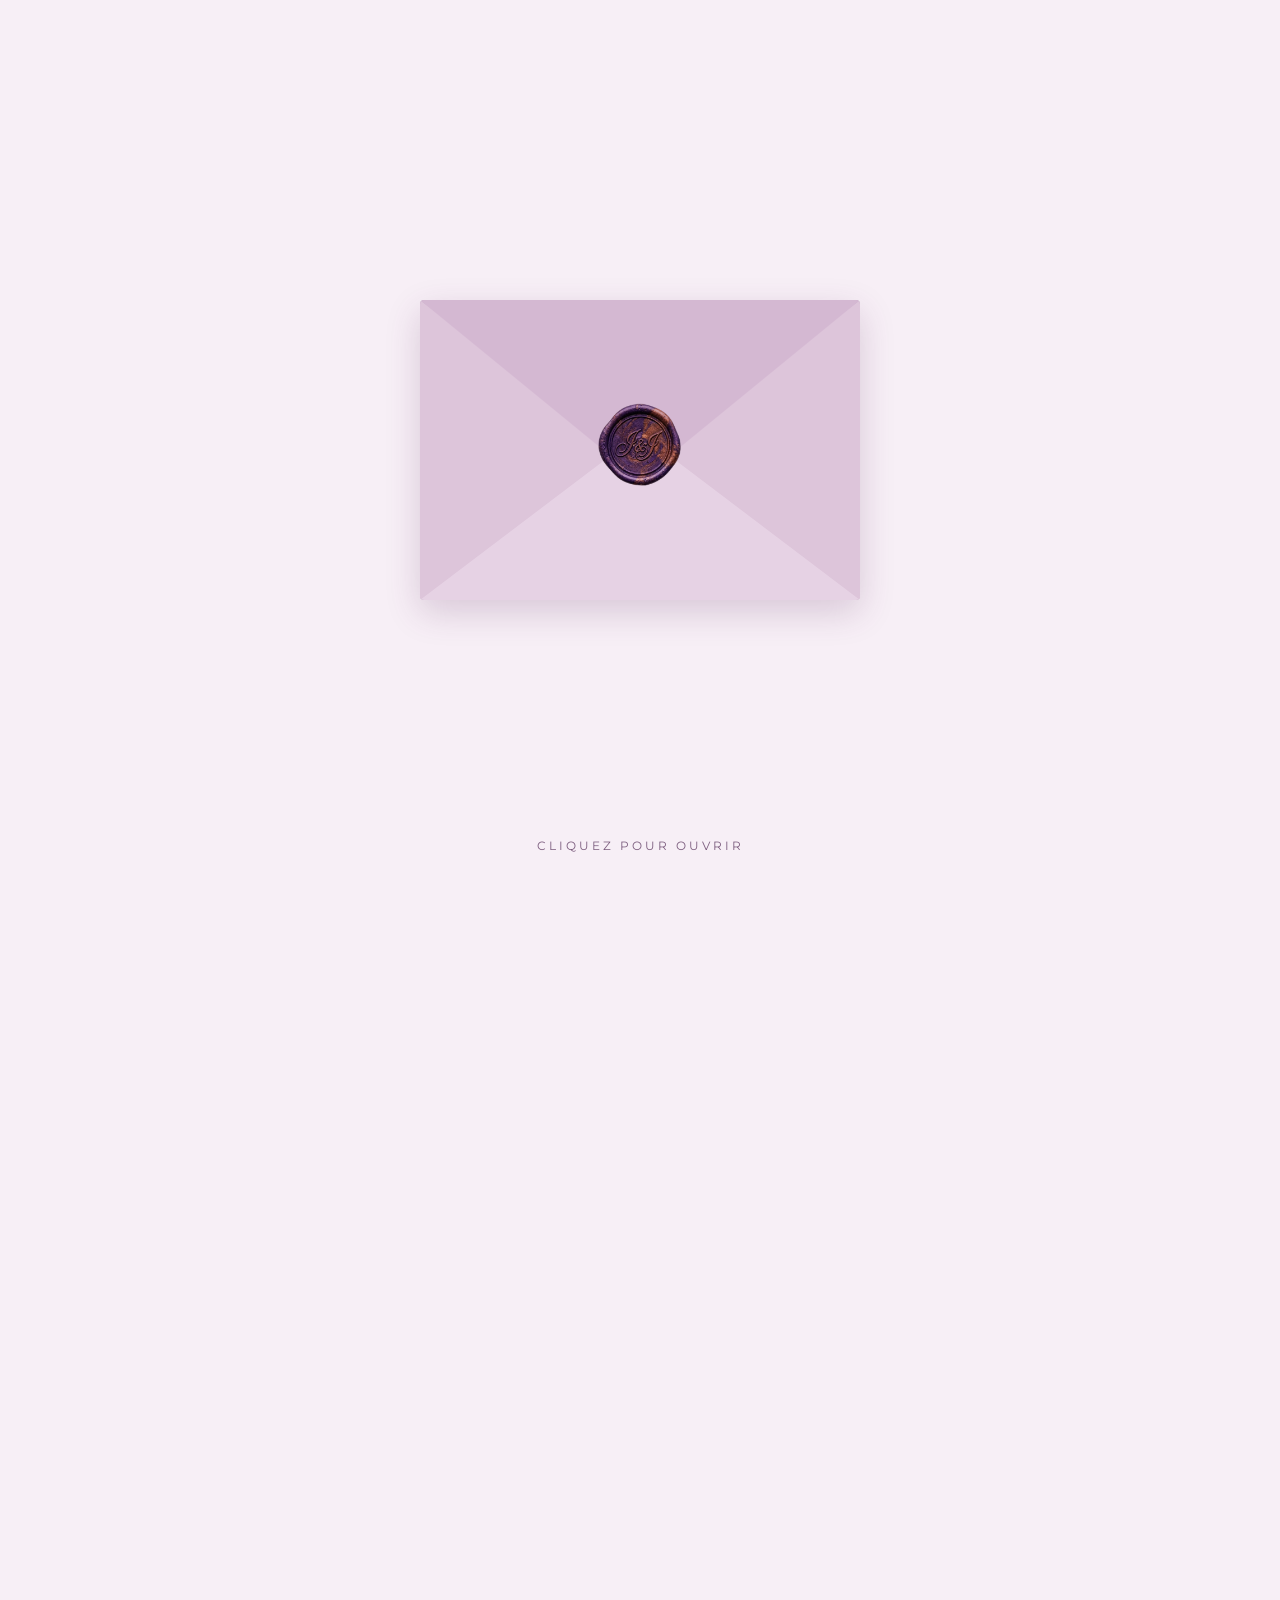
==== index.html @ 531415e7 "ajout de la carte" ====
<!DOCTYPE html>
<html lang="fr">
<head>
    <meta charset="UTF-8">
    <meta name="viewport" content="width=device-width, initial-scale=1.0">
    <title>Faire-part de Mariage - Isaac & Ilana</title>
    <link href="https://cdn.jsdelivr.net/npm/bootstrap@5.3.3/dist/css/bootstrap.min.css" rel="stylesheet">
    <link href="https://cdn.jsdelivr.net/npm/bootstrap-icons@1.11.3/font/bootstrap-icons.min.css" rel="stylesheet">

    <link rel="stylesheet" href="faire-part.css?v=2">
</head>
<body>

<div id="envelopeOverlay" class="envelope-overlay">
    <div class="envelope-wrapper" id="envelope">
        <div class="env-back"></div>

        <div class="card-inside">
            <img src="logo.png" alt="Logo I&I" class="card-logo" />
            <div class="card-text">Isaac & Ilana</div>
        </div>

        <div class="env-pocket">
            <div class="env-bottom"></div>
            <div class="env-left"></div>
            <div class="env-right"></div>
        </div>

        <div class="env-flap">
            <div class="flap-front"></div>
            <div class="flap-back"></div>
        </div>

        <img src="seal.png" alt="Sceau I&I" class="wax-seal" />
    </div>
    <div class="instruction" id="instruction">Cliquez pour ouvrir</div>
</div>

<div id="mainSite" class="main-site">

    <div class="background-container"></div>

    <nav class="navbar navbar-expand navbar-light sticky-top nav-custom">
        <div class="container justify-content-center gap-4">
            <a href="#faire-part" class="nav-link-custom active">Faire-part</a>
            <a href="#lieu" class="nav-link-custom">Lieu</a>
            <a href="#rsvp" class="nav-link-custom">RSVP</a>
        </div>
    </nav>

    <div class="container py-4" style="max-width: 900px;">

        <div class="card card-elegant mb-4 text-center" id="countdown-card">
            <div class="card-body p-0">
                <div class="invitation-border-outer">
                    <div class="invitation-border-inner p-4 py-4">
                        <h2 class="countdown-title">Le grand jour approche...</h2>
                        <div class="d-flex justify-content-center flex-wrap gap-2 gap-sm-3 mt-3">
                            <div class="countdown-box">
                                <div class="countdown-number" id="cd-days">--</div>
                                <div class="countdown-label">Jours</div>
                            </div>
                            <div class="countdown-box">
                                <div class="countdown-number" id="cd-hours">--</div>
                                <div class="countdown-label">Heures</div>
                            </div>
                            <div class="countdown-box">
                                <div class="countdown-number" id="cd-mins">--</div>
                                <div class="countdown-label">Minutes</div>
                            </div>
                            <div class="countdown-box">
                                <div class="countdown-number" id="cd-secs">--</div>
                                <div class="countdown-label">Secondes</div>
                            </div>
                        </div>
                    </div>
                </div>
            </div>
        </div>

        <div class="card card-elegant card-invitation mb-4" id="faire-part">
            <div class="card-body p-0">
                <div class="invitation-border-outer">
                    <div class="invitation-border-inner">

                        <img src="floral.png" alt="Flowers" class="floral-cluster top-left" />
                        <img src="floral.png" alt="Flowers" class="floral-cluster bottom-right" />
                        <br><br>

                        <div class="text-center mb-4 d-flex justify-content-center w-100">
                            <div style="position: relative; width: 60%; max-width: 250px;">
                                <svg viewBox="0 0 320 200" style="position:absolute; top:-30%; left:-14%; width: 128%; height: 100%; pointer-events: none; z-index: 2;">
                                    <path id="hebrew-curve" d="M 20 180 A 140 140 0 0 1 300 180" fill="transparent" />
                                    <text font-family="'Cormorant Garamond', serif" font-size="20" fill="var(--text-dark)" text-anchor="middle" direction="rtl" letter-spacing="1">
                                        <textPath href="#hebrew-curve" startOffset="50%">
                                            קול ששון וקול שמחה קול חתן וקול כלה
                                        </textPath>
                                    </text>
                                </svg>
                                <img src="logo.png" alt="Isaac & Ilana" class="logo-img" style="width: 100%; height: auto; position:relative; z-index: 1;" />
                            </div>
                        </div>

                        <div class="content w-100">

                            <div class="row parents-section">
                                <div class="col-6 text-center">
                                    M. et Mme Alice & Armand Bitton<br><br>
                                    <strong>M. et Mme Déborah & Simon Bitton</strong>
                                </div>
                                <div class="col-6 text-center">
                                    Mme Rachel Abittan<br>
                                    Mme Odette Anidjar<br><br>
                                    <strong>M. et Mme Aviva et Dan Anidjar</strong>
                                </div>
                            </div>

                            <div class="announce-text">
                                Remercient Hachem d'avoir la joie de vous faire part<br>
                                du mariage de leurs petits-enfants et enfants
                            </div>

                            <div class="names-section">
                                <h1 class="name name-left">Ilana</h1>
                                <div class="ampersand">&</div>
                                <h1 class="name name-right">Isaac</h1>
                            </div>

                            <div class="invite-text">
                                Et vous prient de bien vouloir assister à la 'Houpa<br>
                                Qui sera célébrée à 16h30
                            </div>

                            <div class="date-section">
                                <div class="date-line"></div>
                                <div class="date-month-year">Dimanche<br>15 Sivan 5786</div>
                                <div class="date-day">31</div>
                                <div class="date-month-year">mai<br>2026</div>
                                <div class="date-line"></div>
                            </div>

                            <div class="reception-details">La houppa sera suivie d’une réception</div>

                            <div class="rabbi-blessing">
                                    <span style="font-size: 0.9rem; text-transform: none; letter-spacing: 0.5px; font-style: normal; margin-top: 0;">
                                        Une pensée particulière à nos chers grands parents<br>
                                        <strong>Richard et Esther Georgette Zarrouk</strong> et à <strong>Amram Abittan et Isaac Anidjar</strong><br>
                                        avec qui nous aurions aimé vivre ce moment.
                                    </span>
                            </div>
                        </div>
                    </div>
                </div>
            </div>
        </div>

        <div class="card card-elegant mb-4" id="lieu">
            <div class="card-body p-0">
                <div class="invitation-border-outer">
                    <div class="invitation-border-inner p-4 py-5 text-center w-100 d-flex flex-column align-items-center">
                        <h2 class="section-title"><i class="bi bi-geo-alt me-2"></i>Lieu & Horaires</h2>
                        <div class="location-time mt-3">À 16h30 - précédé d'une Kabbalat Panim</div>
                        <div class="location-name mt-2">Château Barthélemy</div>
                        <div class="location-address mt-1">
                            Route Nationale 191<br>
                            78660 Paray-Douaville
                        </div>
                        <a href="https://waze.com/ul?q=Chateau+Barthelemy+Paray-Douaville&navigate=yes" target="_blank" class="btn btn-waze mt-3" style="width: max-content;">
                            <i class="bi bi-cursor-fill me-2"></i>Itinéraire Waze
                        </a>
                    </div>
                </div>
            </div>
        </div>

        <div class="card card-elegant card-invitation mb-4" id="mairie">
            <div class="card-body p-0">
                <div class="invitation-border-outer">
                    <div class="invitation-border-inner">

                        <img src="floral.png" alt="Flowers" class="floral-cluster top-left" />
                        <img src="floral.png" alt="Flowers" class="floral-cluster bottom-right" />
                        <br><br>

                        <div class="content w-100">

                            <div class="names-section">
                                <h1 class="name name-left">Isaac</h1>
                                <div class="ampersand">&</div>
                                <h1 class="name name-right">Ilana</h1>
                            </div>

                            <div class="announce-text">
                                Se diront oui,
                            </div>

                            <div class="invite-text">
                                À la mairie de Gagny,<br>
                                1 esplanade michel teulet, 93220<br><br>
                                La cérémonie sera suivie d’un vin d’honneur
                            </div>

                            <div class="date-section">
                                <div class="date-line"></div>
                                <div class="date-month-year">Mercredi<br></div>
                                <div class="date-day">03</div>
                                <div class="date-month-year">juin<br>2026</div>
                                <div class="date-line"></div>
                            </div>

                            <div class="reception-details">La cérémonie sera suivie d’un vin d’honneur</div>

                        </div>
                    </div>
                </div>
            </div>
        </div>

        <div class="card card-elegant mb-4">
            <div class="card-body p-0">
                <div class="invitation-border-outer">
                    <div class="invitation-border-inner p-4 py-4">
                        <h2 class="section-title text-center mb-4"><i class="bi bi-telephone me-2"></i>Contacts</h2>
                        <div class="row text-center w-100">
                            <div class="col-md-4 mb-3 mb-md-0">
                                <div class="contact-name">Famille Bitton</div>
                                <div class="contact-info">06 65 96 31 60</div>
                                <a href="mailto:bittonilana02@gmail.com" class="contact-email">bittonilana02@gmail.com</a>
                            </div>
                            <div class="col-md-4 mb-3 mb-md-0 d-flex align-items-center justify-content-center">
                                <div class="response-note">Réponse souhaitée<br>dès réception</div>
                            </div>
                            <div class="col-md-4">
                                <div class="contact-name">Famille Anidjar</div>
                                <div class="contact-info">06 99 12 05 39</div>
                                <a href="mailto:anidjar4@gmail.com" class="contact-email">anidjar4@gmail.com</a>
                            </div>
                        </div>
                    </div>
                </div>
            </div>
        </div>

        <div class="card card-elegant mb-5" id="rsvp">
            <div class="card-body p-0">
                <div class="invitation-border-outer">
                    <div class="invitation-border-inner p-4 py-5">
                        <h2 class="rsvp-title text-center">Confirmez votre présence</h2>
                        <p class="rsvp-subtitle text-center">Merci de répondre dès que possible</p>

                        <form id="rsvp-form" class="mt-4 text-start w-100">
                            <div class="row g-3">
                                <div class="col-md-6">
                                    <label for="prenom" class="form-label label-custom">Prénom</label>
                                    <input type="text" class="form-control input-custom" id="prenom" placeholder="Votre prénom" required>
                                </div>
                                <div class="col-md-6">
                                    <label for="nom" class="form-label label-custom">Nom</label>
                                    <input type="text" class="form-control input-custom" id="nom" placeholder="Votre nom" required>
                                </div>
                            </div>

                            <div class="mb-3 mt-4">
                                <label class="form-label label-custom">Famille</label>
                                <div class="d-flex gap-4">
                                    <div class="form-check">
                                        <input class="form-check-input" type="radio" name="famille" id="famille_sudry" value="sudry" required>
                                        <label class="form-check-label label-custom text-lowercase text-capitalize" for="famille_sudry">Famille Bitton</label>
                                    </div>
                                    <div class="form-check">
                                        <input class="form-check-input" type="radio" name="famille" id="famille_lumbroso" value="lumbroso">
                                        <label class="form-check-label label-custom text-lowercase text-capitalize" for="famille_lumbroso">Famille Anidjar</label>
                                    </div>
                                </div>
                            </div>

                            <div class="mb-3 mt-3">
                                <label class="form-label label-custom">Serez-vous présent(e) ?</label>
                                <div class="d-flex gap-4">
                                    <div class="form-check">
                                        <input class="form-check-input" type="radio" name="presence" id="present_oui" value="oui" required>
                                        <label class="form-check-label label-custom text-lowercase text-capitalize" for="present_oui">Oui, avec joie !</label>
                                    </div>
                                    <div class="form-check">
                                        <input class="form-check-input" type="radio" name="presence" id="present_non" value="non">
                                        <label class="form-check-label label-custom text-lowercase text-capitalize" for="present_non">Non, malheureusement</label>
                                    </div>
                                </div>
                            </div>

                            <div class="col-12 mb-3 mt-3" id="nb_personnes_container">
                                <label for="nombre" class="form-label label-custom">Nombre de personnes</label>
                                <input type="number" class="form-control input-custom" id="nombre" min="1" max="20" value="1" style="max-width: 120px;">
                            </div>

                            <div class="mb-4 mt-4">
                                <label for="message" class="form-label label-custom">Message (optionnel)</label>
                                <textarea class="form-control input-custom" id="message" rows="3" placeholder="Un petit mot pour les mariés..."></textarea>
                            </div>

                            <div class="text-center mt-4">
                                <button type="submit" class="btn btn-submit" id="submit-btn">
                                    <i class="bi bi-envelope-heart me-2"></i>Confirmer
                                </button>
                            </div>
                        </form>
                    </div>
                </div>
            </div>
        </div>

    </div>

    <div class="success-modal" id="successModal">
        <div class="success-modal-backdrop" id="successModalBackdrop"></div>
        <div class="success-modal-card">
            <div class="success-icon"><i class="bi bi-check-circle-fill"></i></div>
            <h3 class="success-title">Merci !</h3>
            <p class="success-text">Votre réponse a bien été enregistrée.<br>Nous avons hâte de vous retrouver !</p>
            <button type="button" id="successClose" class="btn btn-submit" style="padding: 10px 30px; border-radius: 25px; margin-top: 20px;">Fermer</button>
        </div>
    </div>

    <div id="notification-container"></div>

</div>

<script src="https://cdn.jsdelivr.net/npm/bootstrap@5.3.3/dist/js/bootstrap.bundle.min.js"></script>

<script src="faire-part.js?v=2"></script>
</body>
</html>
---- faire-part.css ----
@import url('https://fonts.googleapis.com/css2?family=Cormorant+Garamond:ital,wght@0,400;0,600;0,700;1,400&family=Great+Vibes&family=Montserrat:wght@300;400;500&display=swap');

* {
    margin: 0;
    padding: 0;
    box-sizing: border-box;
}

:root {
    --primary-purple: #5e2c5f;
    --primary-orange: #d96c42;
    --border-color: #8a6c8e;
    --border-inner: #d18a6a;
    --text-dark: #452449;
    --text-light: #7c5d7e;
    --bg-color: #f7eff6;
    --paper-texture: url('https://www.transparenttextures.com/patterns/rice-paper-2.png');
    --card-bg: #fdf5fc;
    --env-back: #c8a8c5;
    --env-side: #ddc5da;
    --env-bottom: #e6d2e4;
    --env-flap: #d4b8d2;
    --envelope-shadow: rgba(94, 44, 95, 0.2);
}

html {
    scroll-behavior: smooth;
    scroll-padding-top: 20vh;
}

body {
    font-family: 'Montserrat', sans-serif;
    background-color: var(--bg-color);
    color: var(--text-dark);
    overflow: hidden; /* Empêche le défilement au tout début */
}

/* FOND GÉNÉRAL */
.background-container {
    position: fixed;
    top: 0;
    left: 0;
    width: 100%;
    height: 100%;
    z-index: -1;
    background-image: url('fond.png');
    background-size: cover;
    background-position: center;
    background-repeat: no-repeat;
}

/* =========================================
   ANIMATION ET DESIGN DE L'ENVELOPPE
   ========================================= */

.main-site {
    position: relative;
    z-index: 1;
    opacity: 0;
    transition: opacity 1.5s ease;
    pointer-events: none;
}

.main-site.revealed {
    opacity: 1;
    pointer-events: auto;
}

.envelope-overlay {
    position: fixed;
    top: 0;
    left: 0;
    width: 100%;
    height: 100%;
    z-index: 20000;
    background-color: var(--bg-color);
    display: flex;
    flex-direction: column;
    justify-content: center;
    align-items: center;
    transition: opacity 1s ease;
    perspective: 1500px;
    -webkit-perspective: 1500px;
    cursor: pointer;
    -webkit-tap-highlight-color: transparent;
}

.envelope-wrapper {
    position: relative;
    width: 440px;
    height: 300px;
    transition: transform 0.3s ease;
    transform-style: preserve-3d;
    -webkit-transform-style: preserve-3d;
}

.envelope-wrapper:hover:not(.opened) {
    transform: translateY(-4px);
}

.env-back {
    position: absolute;
    inset: 0;
    background-color: var(--env-back);
    background-image: var(--paper-texture);
    border-radius: 4px;
    box-shadow: 0 12px 35px var(--envelope-shadow);
    z-index: 1;
}

.card-inside {
    position: absolute;
    top: 20px;
    left: 20px;
    width: 400px;
    height: 260px;
    background-color: #fff;
    background-image: var(--paper-texture);
    border-radius: 4px;
    border: 1px solid #d18a6a;
    display: flex;
    flex-direction: column;
    justify-content: center;
    align-items: center;
    z-index: 2;
    transition: transform 1.2s cubic-bezier(0.4, 0, 0.2, 1), box-shadow 1.2s ease;
}

.card-text { font-family: 'Great Vibes', cursive; font-size: 2.6rem; color: var(--primary-purple); }
.card-logo { width: 120px; height: auto; margin-bottom: 10px; mix-blend-mode: multiply; }

.env-pocket {
    position: absolute;
    inset: 0;
    z-index: 3;
    pointer-events: none;
    border-radius: 4px;
    overflow: hidden;
}

.env-left {
    position: absolute; top: 0; left: 0; width: 45%; height: 100%;
    background-color: var(--env-side); background-image: var(--paper-texture);
    clip-path: polygon(0 0, 100% 50%, 0 100%);
    -webkit-clip-path: polygon(0 0, 100% 50%, 0 100%);
}

.env-right {
    position: absolute; top: 0; right: 0; width: 45%; height: 100%;
    background-color: var(--env-side); background-image: var(--paper-texture);
    clip-path: polygon(100% 0, 100% 100%, 0 50%);
    -webkit-clip-path: polygon(100% 0, 100% 100%, 0 50%);
}

.env-bottom {
    position: absolute; bottom: 0; left: 0; width: 100%; height: 50.5%;
    background-color: var(--env-bottom); background-image: var(--paper-texture);
    clip-path: polygon(0 100%, 0 0%, 50% 0, 100% 0%, 100% 100%);
    -webkit-clip-path: polygon(0 100%, 0 0%, 50% 0, 100% 0%, 100% 100%);
}

.env-flap {
    position: absolute; top: 0; left: 0; width: 100%; height: 60%; z-index: 5;
    transform-origin: top center;
    transition: transform 0.8s cubic-bezier(0.4, 0, 0.2, 1), z-index 0s;
    transform-style: preserve-3d;
    -webkit-transform-style: preserve-3d;
}

.flap-front {
    position: absolute; top: 0; left: 0; width: 100%; height: 100%;
    background-color: var(--env-flap); background-image: var(--paper-texture);
    clip-path: polygon(0 0, 100% 0, 50% 100%);
    -webkit-clip-path: polygon(0 0, 100% 0, 50% 100%);
    border-radius: 4px 4px 0 0;
    backface-visibility: hidden;
    -webkit-backface-visibility: hidden;
}

.flap-back {
    position: absolute; top: 0; left: 0; width: 100%; height: 100%;
    background-color: var(--env-back); background-image: var(--paper-texture);
    clip-path: polygon(0 0, 100% 0, 50% 100%);
    -webkit-clip-path: polygon(0 0, 100% 0, 50% 100%);
    backface-visibility: hidden;
    -webkit-backface-visibility: hidden;
    transform: rotateY(180deg);
    -webkit-transform: rotateY(180deg);
}

.wax-seal {
    position: absolute; left: 50%; top: 145px; transform: translate(-50%, -50%);
    width: 140px; height: 140px; z-index: 6; mix-blend-mode: multiply;
    transition: transform 0.8s cubic-bezier(0.4, 0, 0.2, 1), opacity 0.6s ease;
}

/* ANIMATIONS 3D ENVELOPPE */
.envelope-wrapper.opened .env-flap {
    transform: rotateX(180deg);
    -webkit-transform: rotateX(180deg);
    z-index: 1;
    transition: -webkit-transform 0.8s cubic-bezier(0.4, 0, 0.2, 1), transform 0.8s cubic-bezier(0.4, 0, 0.2, 1), z-index 0s 0.4s;
}

.envelope-wrapper.opened .wax-seal { transform: translate(-50%, -200px) rotateX(180deg); opacity: 0; }
.envelope-wrapper.pull-out .card-inside { transform: translateY(-140px); box-shadow: 0 12px 30px rgba(0, 0, 0, 0.12); }

.envelope-wrapper.zooming .env-back,
.envelope-wrapper.zooming .env-pocket,
.envelope-wrapper.zooming .env-flap,
.envelope-wrapper.zooming .wax-seal {
    opacity: 0; transition: opacity 0.8s ease;
}

.envelope-wrapper.zooming .card-inside {
    transform: translateZ(100px) scale(4) !important;
    -webkit-transform: translateZ(100px) scale(4) !important;
    z-index: 100 !important;
    transition: all 1.2s cubic-bezier(0.4, 0, 0.2, 1) !important;
    box-shadow: none !important; border-color: transparent !important; opacity: 0;
}

.instruction {
    position: absolute; bottom: 45px; font-family: 'Montserrat', sans-serif;
    text-transform: uppercase; letter-spacing: 3px; font-size: 0.75rem;
    color: var(--text-light); animation: pulse 2s infinite; transition: opacity 0.4s ease;
}
@keyframes pulse { 0%, 100% { opacity: 0.4; } 50% { opacity: 1; } }

/* =========================================
   DESIGN DU SITE (FAIRE-PART, RSVP...)
   ========================================= */

.nav-custom {
    background-color: rgba(247, 239, 246, 0.95) !important; backdrop-filter: blur(10px);
    border-bottom: 1px solid rgba(138, 108, 142, 0.15); padding: 14px 0;
}
.nav-link-custom {
    font-family: 'Montserrat', sans-serif; font-size: 0.8rem; text-transform: uppercase;
    letter-spacing: 3px; color: var(--primary-purple) !important; text-decoration: none;
    padding: 5px 15px; border-bottom: 2px solid transparent; transition: all 0.3s ease;
}
.nav-link-custom:hover, .nav-link-custom.active { border-bottom-color: var(--border-inner); color: var(--text-dark) !important; }

.card-elegant {
    background-color: var(--card-bg); background-image: var(--paper-texture); border: 1px solid var(--border-color);
    border-radius: 8px; box-shadow: 0 8px 30px rgba(94, 44, 95, 0.1); overflow: hidden;
}
.logo-img { width: 250px; max-width: 60%; height: auto; mix-blend-mode: multiply; }

.countdown-title { font-family: 'Great Vibes', cursive; font-size: 2.5rem; color: var(--primary-purple); }
.countdown-box { background-color: rgba(255, 255, 255, 0.5); border: 1px solid var(--border-color); border-radius: 8px; padding: 15px 12px; min-width: 70px; }
.countdown-number { font-family: 'Cormorant Garamond', serif; font-size: 2.2rem; font-weight: 700; color: var(--primary-purple); line-height: 1; }
.countdown-label { font-size: 0.6rem; text-transform: uppercase; letter-spacing: 2px; color: var(--text-light); margin-top: 5px; }

.section-title { font-family: 'Great Vibes', cursive; font-size: 2.2rem; color: var(--primary-purple); margin-bottom: 5px; }

.card-invitation { animation: revealCard 1.2s ease forwards; }
@keyframes revealCard { 0% { opacity: 0; transform: translateY(30px); } 100% { opacity: 1; transform: translateY(0); } }

.invitation-border-outer { border: 2px solid var(--border-color); padding: 7px; margin: 20px; }
.invitation-border-inner { border: 1px solid var(--border-inner); padding: 30px; position: relative; text-align: center; display: flex; flex-direction: column; align-items: center; justify-content: center; overflow: hidden; }
.card-invitation .invitation-border-inner { padding: 100px 40px 80px; }

.floral-cluster { position: absolute; width: 320px; max-width: 55%; height: auto; z-index: 1; pointer-events: none; mix-blend-mode: multiply; opacity: 0.95; }
.floral-cluster.top-left { top: -20px; left: -20px; transform: scaleY(-1); }
.floral-cluster.bottom-right { bottom: -20px; right: -20px; transform: scaleX(-1); }

.content { position: relative; z-index: 2; }
.parents-section { margin-bottom: 30px; font-size: 0.85rem; line-height: 1.8; text-transform: uppercase; letter-spacing: 1.5px; color: var(--text-light); }
.parents-section strong { color: var(--text-dark); font-weight: 500; }
.announce-text { font-size: 0.75rem; color: var(--text-light); margin: 15px 0 35px; line-height: 1.8; text-transform: uppercase; letter-spacing: 2px; }

.names-section { margin: 30px 0 40px; display: flex; flex-direction: row; align-items: flex-end; justify-content: center; gap: 10px; }
.name { font-family: 'Great Vibes', cursive; font-size: 4.5rem; color: var(--primary-purple); margin: 0; line-height: 1.1; font-weight: normal; text-shadow: 1px 1px 0 rgba(255, 255, 255, 0.8); transition: transform 0.4s ease, color 0.3s ease, text-shadow 0.3s ease; }
.name-left { align-self: flex-start; opacity: 0; transform: translateX(-80px) translateY(-30px); transition: opacity 0.8s ease, transform 0.8s cubic-bezier(0.4, 0, 0.2, 1); }
.name-right { align-self: flex-end; opacity: 0; transform: translateX(80px) translateY(30px); transition: opacity 0.8s ease, transform 0.8s cubic-bezier(0.4, 0, 0.2, 1); }
.name-left.visible { opacity: 1; transform: translateX(0) translateY(-30px); }
.name-right.visible { opacity: 1; transform: translateX(0) translateY(30px); }

.ampersand { font-family: 'Great Vibes', cursive; font-size: 3rem; color: var(--border-inner); opacity: 0; transform: scale(0.5); transition: opacity 0.6s ease 0.4s, transform 0.6s ease 0.4s; align-self: center; }
.ampersand.visible { opacity: 0.9; transform: scale(1); }

.invite-text { font-size: 0.75rem; text-transform: uppercase; letter-spacing: 2px; color: var(--text-light); margin: 20px 0; line-height: 1.8; }
.date-section { display: flex; align-items: center; justify-content: center; gap: 20px; margin: 25px 0; }
.date-line { height: 1px; width: 45px; background-color: var(--border-color); opacity: 0.6; }
.date-day { font-family: 'Cormorant Garamond', serif; font-size: 3.5rem; color: var(--primary-purple); line-height: 1; font-weight: 600; }
.date-month-year { font-size: 0.75rem; text-transform: uppercase; letter-spacing: 2.5px; color: var(--text-dark); line-height: 1.6; }
.reception-details { font-family: 'Great Vibes', cursive; font-size: 2rem; color: var(--border-inner); margin-top: 15px; margin-bottom: 25px; }
.rabbi-blessing { font-family: 'Cormorant Garamond', serif; font-style: italic; color: var(--text-light); font-size: 1.05rem; line-height: 1.6; margin-top: 35px; padding: 0 20px; }

.location-time { font-family: 'Cormorant Garamond', serif; font-size: 1.3rem; font-style: italic; color: var(--primary-purple); }
.location-name { font-size: 1.1rem; font-weight: 500; text-transform: uppercase; letter-spacing: 2px; color: var(--text-dark); }
.location-address { font-size: 0.8rem; text-transform: uppercase; letter-spacing: 1.5px; color: var(--text-light); line-height: 1.8; }
.btn-waze { background-color: var(--primary-purple); color: #fff; font-size: 0.75rem; text-transform: uppercase; letter-spacing: 2px; border-radius: 25px; padding: 10px 25px; transition: all 0.3s ease; }
.btn-waze:hover { background-color: var(--text-dark); color: #fff; }

.contact-name { font-size: 0.8rem; font-weight: 500; text-transform: uppercase; letter-spacing: 1.5px; color: var(--text-dark); margin-bottom: 4px; }
.contact-info { font-size: 0.8rem; color: var(--text-light); }
.contact-email { font-size: 0.75rem; color: var(--text-light); text-decoration: none; }
.response-note { font-family: 'Cormorant Garamond', serif; font-style: italic; font-size: 0.95rem; color: var(--text-light); }

.rsvp-title { font-family: 'Great Vibes', cursive; font-size: 3rem; color: var(--primary-purple); margin-bottom: 5px; }
.rsvp-subtitle { font-size: 0.75rem; text-transform: uppercase; letter-spacing: 2px; color: var(--text-light); }
.label-custom { font-size: 0.7rem; text-transform: uppercase; letter-spacing: 2px; color: var(--text-light); }
.input-custom { border: 1px solid var(--border-color) !important; background-color: rgba(255, 255, 255, 0.7) !important; font-family: 'Montserrat', sans-serif; font-size: 0.85rem; color: var(--text-dark); border-radius: 4px !important; }
.btn-submit { background-color: var(--primary-purple); color: #fff; font-size: 0.8rem; text-transform: uppercase; letter-spacing: 3px; border: 1px solid var(--border-inner); border-radius: 4px; padding: 12px 40px; transition: all 0.4s ease; }
.btn-submit:hover { background-color: var(--text-dark); color: #fff; }
.form-check-input:checked { background-color: var(--primary-purple); border-color: var(--primary-purple); }
.form-check-label { cursor: pointer; font-size: 0.8rem; color: var(--text-dark); }
.form-check-input { cursor: pointer; }

/* MODALS & NOTIFICATIONS */
.success-modal { position: fixed; top: 0; left: 0; width: 100%; height: 100%; display: flex; align-items: center; justify-content: center; z-index: 10000; opacity: 0; pointer-events: none; transition: opacity 0.3s ease; }
.success-modal.show { opacity: 1; pointer-events: auto; }
.success-title { font-family: 'Great Vibes', cursive; font-size: 2.5rem; color: var(--primary-purple); }
.success-text { font-size: 0.85rem; color: var(--text-light); }

#notification-container { position: fixed; bottom: 20px; left: 50%; transform: translateX(-50%); z-index: 9999; }
.toast { display: flex; align-items: center; gap: 12px; background: rgba(255, 255, 255, 0.95); backdrop-filter: blur(10px); border: 1px solid var(--border-color); padding: 16px 24px; border-radius: 50px; box-shadow: 0 10px 30px rgba(94, 44, 95, 0.15); margin-top: 10px; opacity: 0; transform: translateY(20px); transition: all 0.4s ease; }
.toast.show { opacity: 1; transform: translateY(0); }
.toast.success { border-left: 4px solid #4CAF50; }
.toast.error { border-left: 4px solid #f44336; }
#nb_personnes_container { transition: all 0.5s ease-out; opacity: 1; max-height: 200px; overflow: hidden; }
#nb_personnes_container.hidden { opacity: 0; max-height: 0; margin: 0 !important; padding: 0 !important; }

/* RESPONSIVE */
@media (max-width: 576px) {
    .invitation-border-outer { margin: 10px; }
    .invitation-border-inner { padding: 80px 15px 70px; }
    .name { font-size: 3.2rem; }
    .floral-cluster { width: 250px; }
    .floral-cluster.top-left { top: -15px; left: -15px; }
    .floral-cluster.bottom-right { bottom: -15px; right: -15px; }
    .date-section { flex-direction: column; gap: 12px; }
    .date-line { width: 100px; }
    .parents-section { font-size: 0.7rem; }
    .countdown-box { min-width: calc(50% - 10px); max-width: 80px; padding: 8px 4px; }
    .countdown-number { font-size: 1.5rem; }
    .name-left { transform: translateX(-30px) translateY(-15px); }
    .name-right { transform: translateX(30px) translateY(15px); }
    .name-left.visible { transform: translateX(0) translateY(-15px); }
    .name-right.visible { transform: translateX(0) translateY(15px); }
    .envelope-wrapper { transform: scale(0.8); }
}
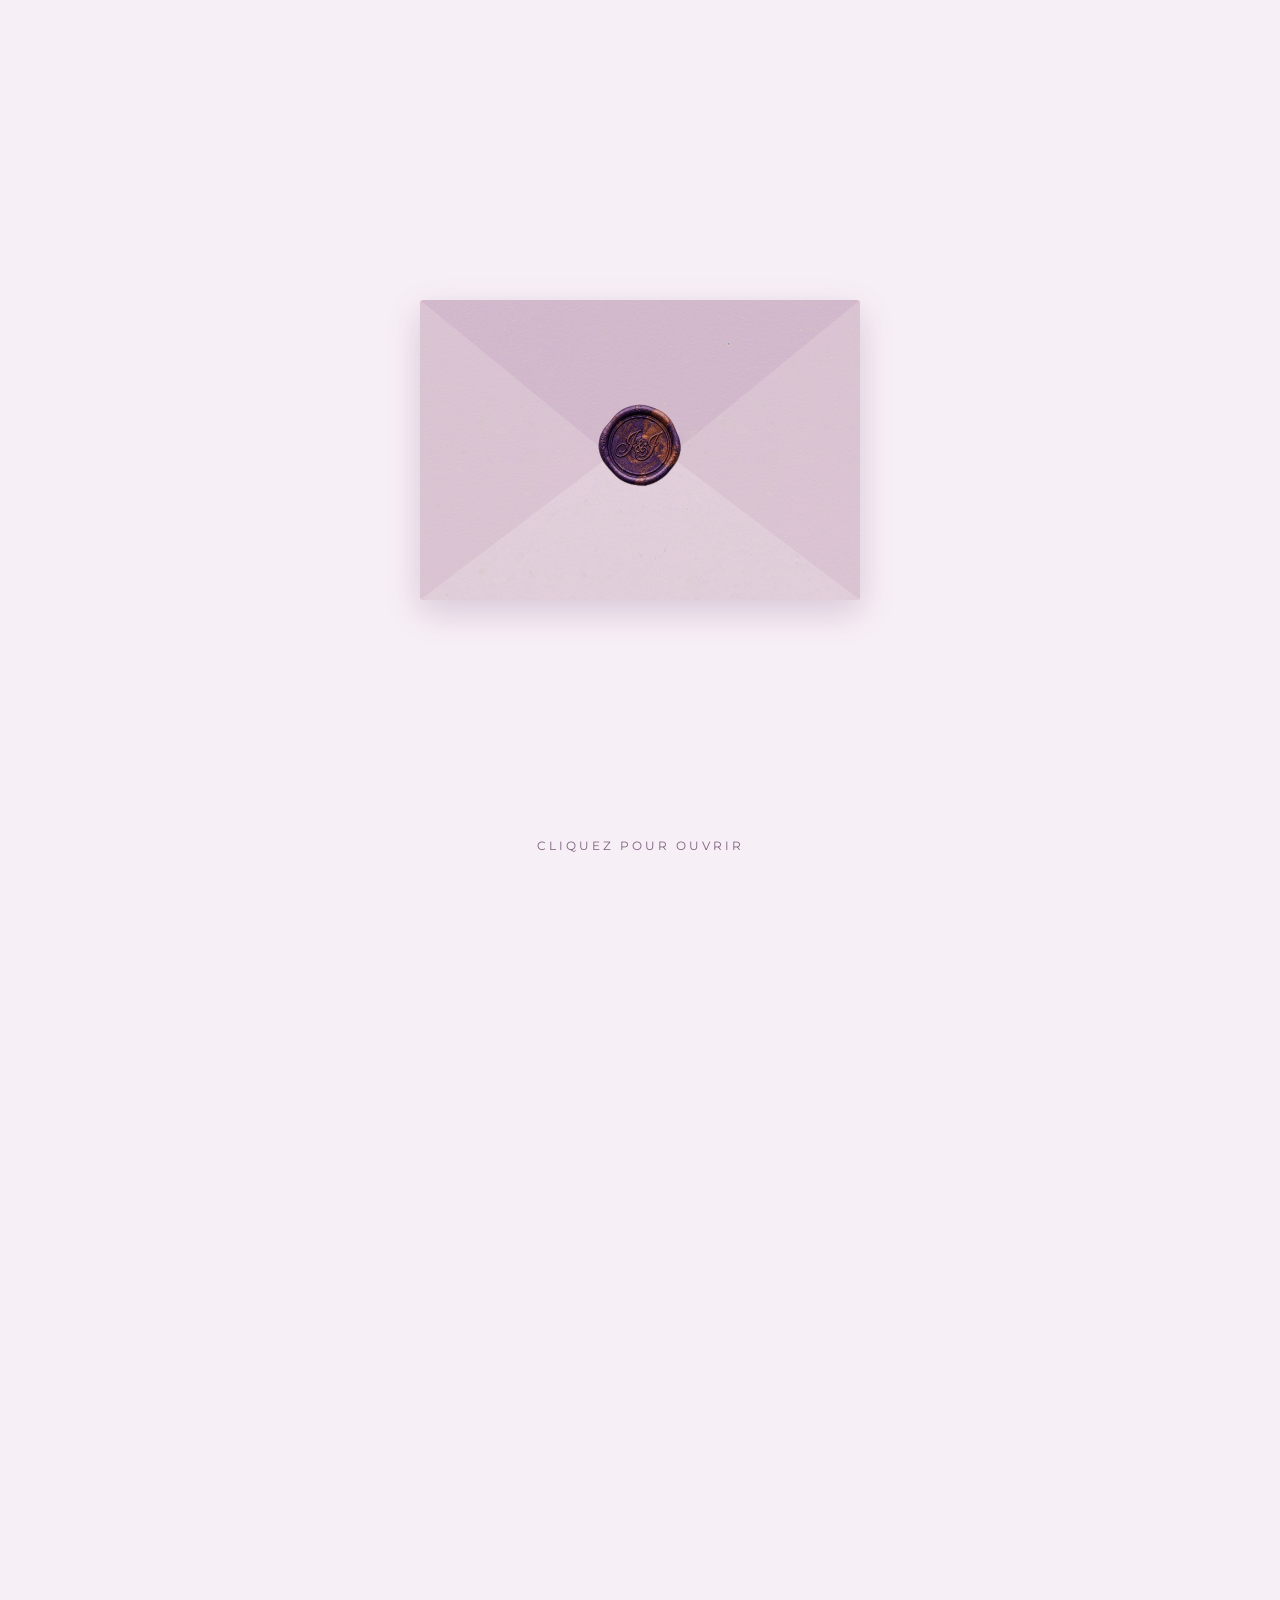
==== commit b5ada6d6: "update carte" ====
--- a/index.html
+++ b/index.html
@@ -12,6 +12,7 @@
 <body>
 
 <div id="envelopeOverlay" class="envelope-overlay">
+    <div class="envelope-perspective">
     <div class="envelope-wrapper" id="envelope">
         <div class="env-back"></div>
 
@@ -33,6 +34,7 @@
 
         <img src="seal.png" alt="Sceau I&I" class="wax-seal" />
     </div>
+    </div><!-- .envelope-perspective -->
     <div class="instruction" id="instruction">Cliquez pour ouvrir</div>
 </div>
 
@@ -103,12 +105,12 @@
 
                         <div class="content w-100">
 
-                            <div class="row parents-section">
-                                <div class="col-6 text-center">
+                            <div class="row parents-section gy-3">
+                                <div class="col-12 col-sm-6 text-center">
                                     M. et Mme Alice & Armand Bitton<br><br>
                                     <strong>M. et Mme Déborah & Simon Bitton</strong>
                                 </div>
-                                <div class="col-6 text-center">
+                                <div class="col-12 col-sm-6 text-center">
                                     Mme Rachel Abittan<br>
                                     Mme Odette Anidjar<br><br>
                                     <strong>M. et Mme Aviva et Dan Anidjar</strong>
@@ -147,6 +149,7 @@
                                         <strong>Richard et Esther Georgette Zarrouk</strong> et à <strong>Amram Abittan et Isaac Anidjar</strong><br>
                                         avec qui nous aurions aimé vivre ce moment.
                                     </span>
+                                <br><br><br><br>
                             </div>
                         </div>
                     </div>
@@ -209,6 +212,7 @@
                             </div>
 
                             <div class="reception-details">La cérémonie sera suivie d’un vin d’honneur</div>
+                            <br><br>
 
                         </div>
                     </div>
@@ -262,7 +266,7 @@
 
                             <div class="mb-3 mt-4">
                                 <label class="form-label label-custom">Famille</label>
-                                <div class="d-flex gap-4">
+                                <div class="d-flex flex-wrap gap-3">
                                     <div class="form-check">
                                         <input class="form-check-input" type="radio" name="famille" id="famille_sudry" value="sudry" required>
                                         <label class="form-check-label label-custom text-lowercase text-capitalize" for="famille_sudry">Famille Bitton</label>
@@ -276,7 +280,7 @@
 
                             <div class="mb-3 mt-3">
                                 <label class="form-label label-custom">Serez-vous présent(e) ?</label>
-                                <div class="d-flex gap-4">
+                                <div class="d-flex flex-wrap gap-3">
                                     <div class="form-check">
                                         <input class="form-check-input" type="radio" name="presence" id="present_oui" value="oui" required>
                                         <label class="form-check-label label-custom text-lowercase text-capitalize" for="present_oui">Oui, avec joie !</label>
@@ -311,18 +315,19 @@
 
     </div>
 
-    <div class="success-modal" id="successModal">
-        <div class="success-modal-backdrop" id="successModalBackdrop"></div>
-        <div class="success-modal-card">
-            <div class="success-icon"><i class="bi bi-check-circle-fill"></i></div>
-            <h3 class="success-title">Merci !</h3>
-            <p class="success-text">Votre réponse a bien été enregistrée.<br>Nous avons hâte de vous retrouver !</p>
-            <button type="button" id="successClose" class="btn btn-submit" style="padding: 10px 30px; border-radius: 25px; margin-top: 20px;">Fermer</button>
-        </div>
+    <div id="notification-container"></div>
+
+</div>
+
+<!-- Modale hors de #mainSite pour éviter le contexte d'empilement sur mobile -->
+<div class="success-modal" id="successModal">
+    <div class="success-modal-backdrop" id="successModalBackdrop"></div>
+    <div class="success-modal-card">
+        <div class="success-icon"><i class="bi bi-check-circle-fill"></i></div>
+        <h3 class="success-title">Merci !</h3>
+        <p class="success-text">Votre réponse a bien été enregistrée.<br>Nous avons hâte de vous retrouver !</p>
+        <button type="button" id="successClose" class="btn btn-submit" style="padding: 10px 30px; border-radius: 25px; margin-top: 20px;">Fermer</button>
     </div>
-
-    <div id="notification-container"></div>
-
 </div>
 
 <script src="https://cdn.jsdelivr.net/npm/bootstrap@5.3.3/dist/js/bootstrap.bundle.min.js"></script>
--- a/faire-part.css
+++ b/faire-part.css
@@ -14,7 +14,7 @@
     --text-dark: #452449;
     --text-light: #7c5d7e;
     --bg-color: #f7eff6;
-    --paper-texture: url('https://www.transparenttextures.com/patterns/rice-paper-2.png');
+    --paper-texture: url('rice-paper.png');
     --card-bg: #fdf5fc;
     --env-back: #c8a8c5;
     --env-side: #ddc5da;
@@ -78,17 +78,20 @@
     flex-direction: column;
     justify-content: center;
     align-items: center;
-    transition: opacity 1s ease;
+    cursor: pointer;
+    -webkit-tap-highlight-color: transparent;
+    touch-action: manipulation; /* supprime le délai 300ms iOS */
+}
+
+.envelope-perspective {
     perspective: 1500px;
     -webkit-perspective: 1500px;
-    cursor: pointer;
-    -webkit-tap-highlight-color: transparent;
 }
 
 .envelope-wrapper {
     position: relative;
-    width: 440px;
-    height: 300px;
+    width: min(440px, 88vw);
+    height: calc(min(440px, 88vw) * 300 / 440);
     transition: transform 0.3s ease;
     transform-style: preserve-3d;
     -webkit-transform-style: preserve-3d;
@@ -112,8 +115,10 @@
     position: absolute;
     top: 20px;
     left: 20px;
-    width: 400px;
-    height: 260px;
+    right: 20px;
+    bottom: 20px;
+    width: auto;
+    height: auto;
     background-color: #fff;
     background-image: var(--paper-texture);
     border-radius: 4px;
@@ -189,8 +194,8 @@
 }
 
 .wax-seal {
-    position: absolute; left: 50%; top: 145px; transform: translate(-50%, -50%);
-    width: 140px; height: 140px; z-index: 6; mix-blend-mode: multiply;
+    position: absolute; left: 50%; top: 48.5%; transform: translate(-50%, -50%);
+    width: 31.8%; height: auto; aspect-ratio: 1; z-index: 6; mix-blend-mode: multiply;
     transition: transform 0.8s cubic-bezier(0.4, 0, 0.2, 1), opacity 0.6s ease;
 }
 
@@ -203,7 +208,7 @@
 }
 
 .envelope-wrapper.opened .wax-seal { transform: translate(-50%, -200px) rotateX(180deg); opacity: 0; }
-.envelope-wrapper.pull-out .card-inside { transform: translateY(-140px); box-shadow: 0 12px 30px rgba(0, 0, 0, 0.12); }
+.envelope-wrapper.pull-out .card-inside { transform: translateY(-54%); box-shadow: 0 12px 30px rgba(0, 0, 0, 0.12); }
 
 .envelope-wrapper.zooming .env-back,
 .envelope-wrapper.zooming .env-pocket,
@@ -213,8 +218,8 @@
 }
 
 .envelope-wrapper.zooming .card-inside {
-    transform: translateZ(100px) scale(4) !important;
-    -webkit-transform: translateZ(100px) scale(4) !important;
+    transform: scale(3.5) !important;
+    -webkit-transform: scale(3.5) !important;
     z-index: 100 !important;
     transition: all 1.2s cubic-bezier(0.4, 0, 0.2, 1) !important;
     box-shadow: none !important; border-color: transparent !important; opacity: 0;
@@ -255,8 +260,17 @@
 
 .section-title { font-family: 'Great Vibes', cursive; font-size: 2.2rem; color: var(--primary-purple); margin-bottom: 5px; }
 
-.card-invitation { animation: revealCard 1.2s ease forwards; }
-@keyframes revealCard { 0% { opacity: 0; transform: translateY(30px); } 100% { opacity: 1; transform: translateY(0); } }
+/* Les cards partent cachées et s'animent au scroll via JS */
+.card-elegant {
+    opacity: 0;
+    transform: translateY(35px);
+    transition: opacity 0.4s ease, transform 0.2s cubic-bezier(0.4, 0, 0.2, 1);
+}
+.card-elegant.card-visible {
+
+    opacity: 1;
+    transform: translateY(0);
+}
 
 .invitation-border-outer { border: 2px solid var(--border-color); padding: 7px; margin: 20px; }
 .invitation-border-inner { border: 1px solid var(--border-inner); padding: 30px; position: relative; text-align: center; display: flex; flex-direction: column; align-items: center; justify-content: center; overflow: hidden; }
@@ -311,10 +325,13 @@
 .form-check-input { cursor: pointer; }
 
 /* MODALS & NOTIFICATIONS */
-.success-modal { position: fixed; top: 0; left: 0; width: 100%; height: 100%; display: flex; align-items: center; justify-content: center; z-index: 10000; opacity: 0; pointer-events: none; transition: opacity 0.3s ease; }
+.success-modal { position: fixed; top: 0; left: 0; width: 100%; height: 100%; display: flex; align-items: center; justify-content: center; z-index: 10000; opacity: 0; pointer-events: none; transition: opacity 0.35s ease; }
 .success-modal.show { opacity: 1; pointer-events: auto; }
-.success-title { font-family: 'Great Vibes', cursive; font-size: 2.5rem; color: var(--primary-purple); }
-.success-text { font-size: 0.85rem; color: var(--text-light); }
+.success-modal-backdrop { position: absolute; inset: 0; background: rgba(70, 36, 73, 0.45); backdrop-filter: blur(4px); -webkit-backdrop-filter: blur(4px); }
+.success-modal-card { position: relative; z-index: 1; background: var(--card-bg); border: 1px solid var(--border-color); border-radius: 12px; box-shadow: 0 20px 60px rgba(94, 44, 95, 0.25); padding: 40px 36px; text-align: center; max-width: min(380px, 90vw); width: 100%; }
+.success-icon { font-size: 3rem; color: #4CAF50; margin-bottom: 12px; }
+.success-title { font-family: 'Great Vibes', cursive; font-size: 2.8rem; color: var(--primary-purple); margin-bottom: 8px; }
+.success-text { font-size: 0.85rem; color: var(--text-light); line-height: 1.7; }
 
 #notification-container { position: fixed; bottom: 20px; left: 50%; transform: translateX(-50%); z-index: 9999; }
 .toast { display: flex; align-items: center; gap: 12px; background: rgba(255, 255, 255, 0.95); backdrop-filter: blur(10px); border: 1px solid var(--border-color); padding: 16px 24px; border-radius: 50px; box-shadow: 0 10px 30px rgba(94, 44, 95, 0.15); margin-top: 10px; opacity: 0; transform: translateY(20px); transition: all 0.4s ease; }
@@ -325,21 +342,104 @@
 #nb_personnes_container.hidden { opacity: 0; max-height: 0; margin: 0 !important; padding: 0 !important; }
 
 /* RESPONSIVE */
+@media (max-width: 768px) {
+    .card-invitation .invitation-border-inner { padding: 90px 30px 75px; }
+    .name { font-size: 3.8rem; }
+    .countdown-title { font-size: 2rem; }
+    .rsvp-title { font-size: 2.4rem; }
+}
+
 @media (max-width: 576px) {
+    /* Enveloppe – plus de scale() : les dimensions sont déjà responsives */
+    .card-text { font-size: 1.8rem; }
+    .card-logo { max-width: 45%; }
+
+    /* Invitation */
     .invitation-border-outer { margin: 10px; }
-    .invitation-border-inner { padding: 80px 15px 70px; }
-    .name { font-size: 3.2rem; }
-    .floral-cluster { width: 250px; }
-    .floral-cluster.top-left { top: -15px; left: -15px; }
-    .floral-cluster.bottom-right { bottom: -15px; right: -15px; }
+    .invitation-border-inner { padding: 70px 15px 60px; }
+    .card-invitation .invitation-border-inner { padding: 70px 15px 60px; }
+
+    /* Fleurs décoratives */
+    .floral-cluster { width: 200px; max-width: 50%; }
+    .floral-cluster.top-left { top: -12px; left: -12px; }
+    .floral-cluster.bottom-right { bottom: -12px; right: -12px; }
+
+    /* Section parents – empilée sur mobile */
+    .parents-section .col-6 { flex: 0 0 100%; max-width: 100%; }
+    .parents-section { font-size: 0.7rem; letter-spacing: 1px; }
+
+    /* Noms */
+    .name { font-size: 3rem; }
+    .names-section { margin: 20px 0 30px; gap: 6px; }
+    .name-left { transform: translateX(-30px) translateY(-12px); }
+    .name-right { transform: translateX(30px) translateY(12px); }
+    .name-left.visible { transform: translateX(0) translateY(-12px); }
+    .name-right.visible { transform: translateX(0) translateY(12px); }
+    .ampersand { font-size: 2.2rem; }
+
+    /* Date */
     .date-section { flex-direction: column; gap: 12px; }
-    .date-line { width: 100px; }
-    .parents-section { font-size: 0.7rem; }
-    .countdown-box { min-width: calc(50% - 10px); max-width: 80px; padding: 8px 4px; }
+    .date-line { width: 100px; height: 1px; }
+    .date-day { font-size: 2.8rem; }
+
+    /* Textes */
+    .reception-details { font-size: 1.5rem; }
+    .section-title { font-size: 1.8rem; }
+    .countdown-title { font-size: 1.8rem; }
+    .rsvp-title { font-size: 2rem; }
+
+    /* Countdown */
+    .countdown-box { min-width: 60px; padding: 8px 6px; }
     .countdown-number { font-size: 1.5rem; }
-    .name-left { transform: translateX(-30px) translateY(-15px); }
-    .name-right { transform: translateX(30px) translateY(15px); }
-    .name-left.visible { transform: translateX(0) translateY(-15px); }
-    .name-right.visible { transform: translateX(0) translateY(15px); }
-    .envelope-wrapper { transform: scale(0.8); }
+
+    /* RSVP radios – passage à la ligne si écran très étroit */
+    .d-flex.gap-4:has(.form-check) { flex-wrap: wrap; gap: 8px !important; }
+}
+
+@media (max-width: 360px) {
+    .name { font-size: 2.6rem; }
+    .invitation-border-inner { padding: 60px 10px 55px; }
+    .parents-section { font-size: 0.65rem; }
+    .date-day { font-size: 2.4rem; }
+}
+
+/* =========================================
+   MOBILE : ANIMATION ENVELOPPE SANS 3D
+   iOS Safari ne peut pas faire du rotateX
+   dans un position:fixed sans flash/bug.
+   On remplace par une animation 2D pure.
+   ========================================= */
+@media (hover: none) and (pointer: coarse) {
+
+    /* Désactive le contexte 3D sur l'enveloppe */
+    .envelope-wrapper {
+        transform-style: flat !important;
+        -webkit-transform-style: flat !important;
+    }
+
+    /* Le rabat s'ouvre en glissant vers le haut + fondu (2D) */
+    .env-flap {
+        transform-style: flat !important;
+        -webkit-transform-style: flat !important;
+        transition: transform 0.6s cubic-bezier(0.4, 0, 0.2, 1),
+                    opacity  0.5s ease !important;
+    }
+    .envelope-wrapper.opened .env-flap {
+        transform: translateY(-110%) !important;
+        -webkit-transform: translateY(-110%) !important;
+        opacity: 0 !important;
+        z-index: 1 !important;
+        transition: transform 0.6s cubic-bezier(0.4, 0, 0.2, 1),
+                    opacity  0.5s ease !important;
+    }
+
+    /* Le sceau s'envole vers le haut (2D) */
+    .envelope-wrapper.opened .wax-seal {
+        transform: translate(-50%, -200%) !important;
+        -webkit-transform: translate(-50%, -200%) !important;
+        opacity: 0 !important;
+    }
+
+    /* Le dos (flap-back) est inutile sans 3D */
+    .flap-back { display: none; }
 }
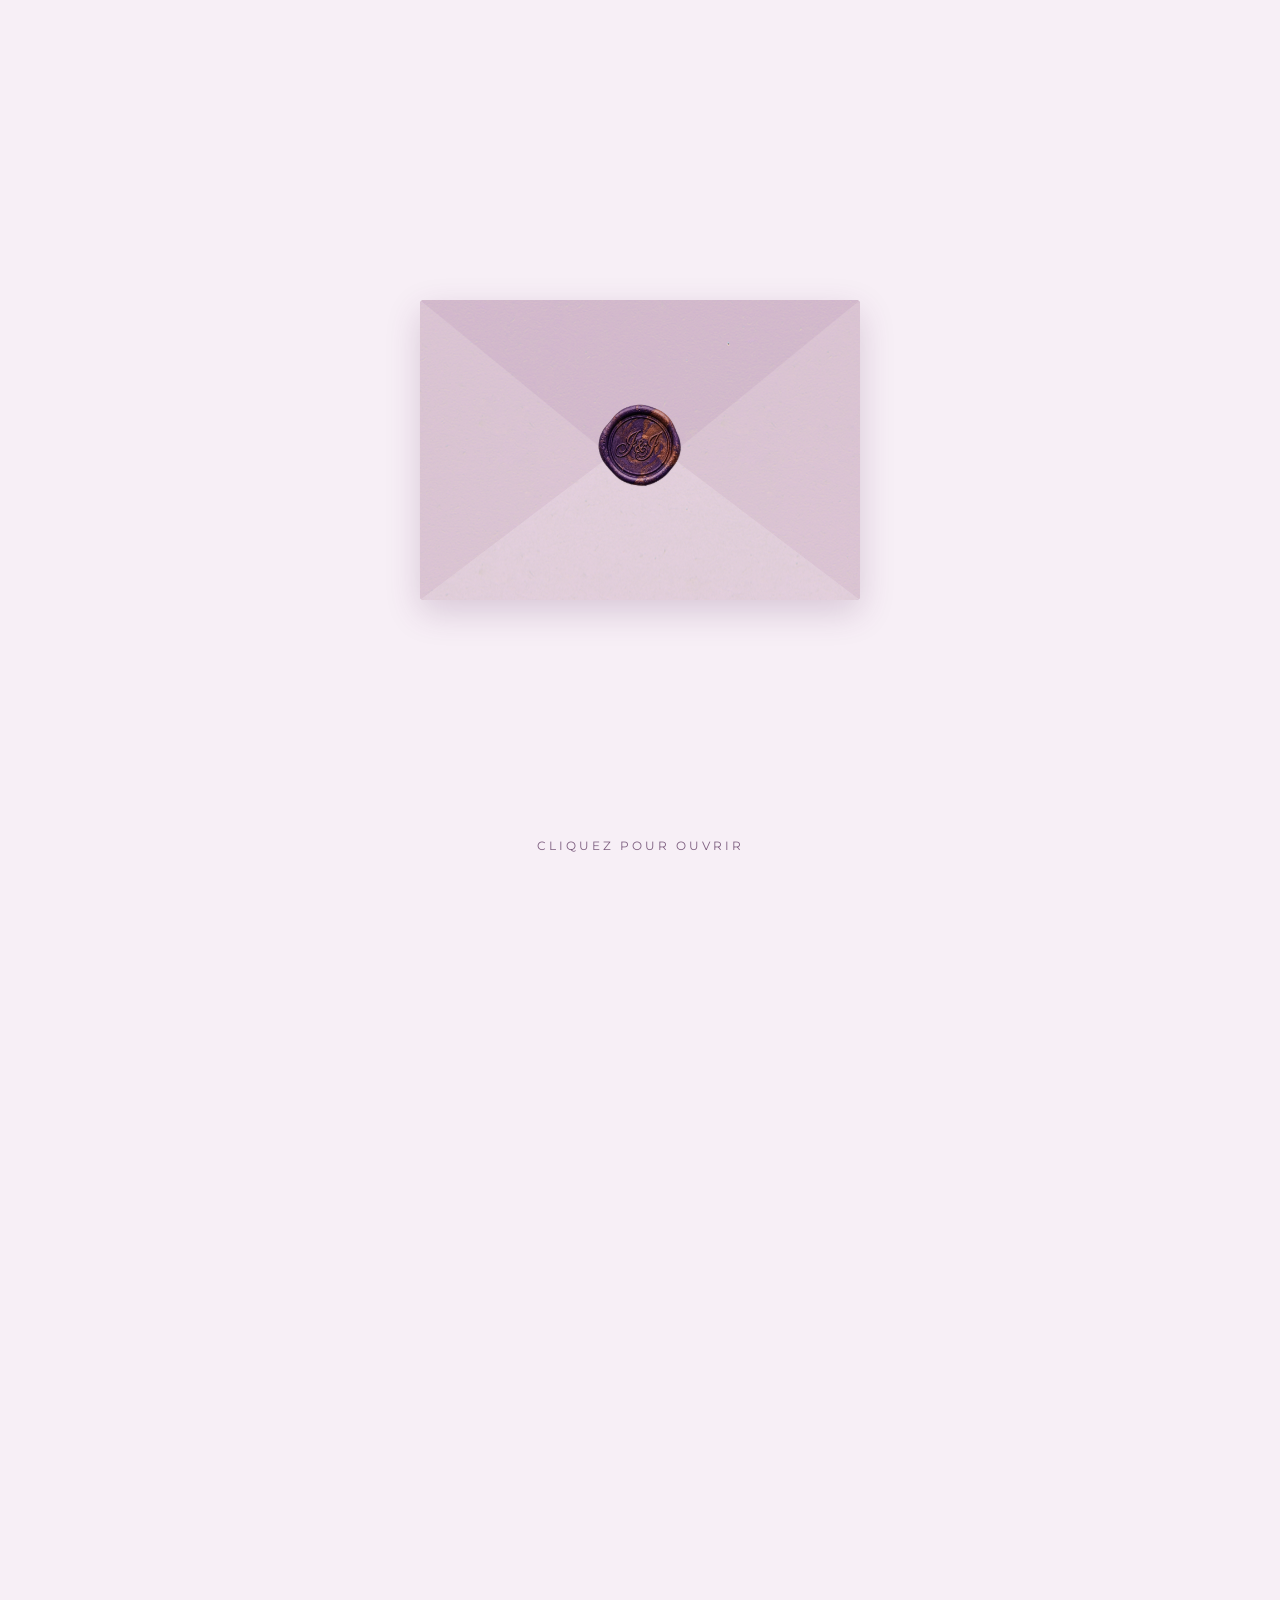
==== commit d9c3f46a: "update carte" ====
--- a/index.html
+++ b/index.html
@@ -2,14 +2,14 @@
 <html lang="fr">
 <head>
     <meta charset="UTF-8">
-    <meta name="viewport" content="width=device-width, initial-scale=1.0">
+    <meta name="viewport" content="width=device-width, initial-scale=1.0, viewport-fit=cover">
     <title>Faire-part de Mariage - Isaac & Ilana</title>
     <link href="https://cdn.jsdelivr.net/npm/bootstrap@5.3.3/dist/css/bootstrap.min.css" rel="stylesheet">
     <link href="https://cdn.jsdelivr.net/npm/bootstrap-icons@1.11.3/font/bootstrap-icons.min.css" rel="stylesheet">
 
-    <link rel="stylesheet" href="faire-part.css?v=2">
+    <link rel="stylesheet" href="faire-part.css?v=6">
 </head>
-<body>
+    <body>
 
 <div id="envelopeOverlay" class="envelope-overlay">
     <div class="envelope-perspective">
@@ -144,12 +144,14 @@
                             <div class="reception-details">La houppa sera suivie d’une réception</div>
 
                             <div class="rabbi-blessing">
-                                    <span style="font-size: 0.9rem; text-transform: none; letter-spacing: 0.5px; font-style: normal; margin-top: 0;">
+                                    <span style="font-size: 0.9rem; text-transform: none; letter-spacing: 1px; font-style: normal; margin-top: 0;">
                                         Une pensée particulière à nos chers grands parents<br>
                                         <strong>Richard et Esther Georgette Zarrouk</strong> et à <strong>Amram Abittan et Isaac Anidjar</strong><br>
                                         avec qui nous aurions aimé vivre ce moment.
                                     </span>
                                 <br><br><br><br>
+
+                                
                             </div>
                         </div>
                     </div>
@@ -168,9 +170,9 @@
                             Route Nationale 191<br>
                             78660 Paray-Douaville
                         </div>
-                        <a href="https://waze.com/ul?q=Chateau+Barthelemy+Paray-Douaville&navigate=yes" target="_blank" class="btn btn-waze mt-3" style="width: max-content;">
-                            <i class="bi bi-cursor-fill me-2"></i>Itinéraire Waze
-                        </a>
+                        <button onclick="openMapsChoice()" class="btn btn-waze mt-3">
+                            <i class="bi bi-map-fill me-2"></i>Itinéraire
+                        </button>
                     </div>
                 </div>
             </div>
@@ -200,7 +202,7 @@
                             <div class="invite-text">
                                 À la mairie de Gagny,<br>
                                 1 esplanade michel teulet, 93220<br><br>
-                                La cérémonie sera suivie d’un vin d’honneur
+                                à 16h00
                             </div>
 
                             <div class="date-section">
@@ -319,6 +321,25 @@
 
 </div>
 
+<!-- Modale choix itinéraire -->
+<div class="maps-modal" id="mapsModal">
+    <div class="maps-modal-backdrop" id="mapsModalBackdrop"></div>
+    <div class="maps-modal-card">
+        <p class="maps-modal-title">Ouvrir l'itinéraire avec</p>
+        <div class="maps-modal-buttons">
+            <button id="btn-maps-native" class="btn-maps-option">
+                <i class="bi bi-map-fill"></i>
+                <span id="btn-maps-label">Maps</span>
+            </button>
+            <button id="btn-maps-waze" class="btn-maps-option">
+                <i class="bi bi-cursor-fill"></i>
+                <span>Waze</span>
+            </button>
+        </div>
+        <button id="mapsModalClose" class="btn-maps-cancel">Annuler</button>
+    </div>
+</div>
+
 <!-- Modale hors de #mainSite pour éviter le contexte d'empilement sur mobile -->
 <div class="success-modal" id="successModal">
     <div class="success-modal-backdrop" id="successModalBackdrop"></div>
@@ -332,6 +353,6 @@
 
 <script src="https://cdn.jsdelivr.net/npm/bootstrap@5.3.3/dist/js/bootstrap.bundle.min.js"></script>
 
-<script src="faire-part.js?v=2"></script>
+<script src="faire-part.js?v=6"></script>
 </body>
 </html>
--- a/faire-part.css
+++ b/faire-part.css
@@ -1,6 +1,9 @@
 @import url('https://fonts.googleapis.com/css2?family=Cormorant+Garamond:ital,wght@0,400;0,600;0,700;1,400&family=Great+Vibes&family=Montserrat:wght@300;400;500&display=swap');
 
-* {
+/* =========================================
+   RESET & BASE
+   ========================================= */
+*, *::before, *::after {
     margin: 0;
     padding: 0;
     box-sizing: border-box;
@@ -21,21 +24,39 @@
     --env-bottom: #e6d2e4;
     --env-flap: #d4b8d2;
     --envelope-shadow: rgba(94, 44, 95, 0.2);
+
+    /* Safe area insets — zero par défaut, remplacées par env() sur iOS */
+    --sat: env(safe-area-inset-top, 0px);
+    --sar: env(safe-area-inset-right, 0px);
+    --sab: env(safe-area-inset-bottom, 0px);
+    --sal: env(safe-area-inset-left, 0px);
 }
 
 html {
     scroll-behavior: smooth;
-    scroll-padding-top: 20vh;
+    scroll-padding-top: 60px; /* hauteur de la navbar */
+    -webkit-text-size-adjust: 100%; /* empêche iOS de grossir les textes en landscape */
+    text-size-adjust: 100%;
 }
 
 body {
     font-family: 'Montserrat', sans-serif;
     background-color: var(--bg-color);
     color: var(--text-dark);
-    overflow: hidden; /* Empêche le défilement au tout début */
-}
-
-/* FOND GÉNÉRAL */
+    /* Le scroll est bloqué via .scroll-locked (JS) plutôt qu'overflow:hidden
+       qui cause des bugs sur iOS Safari */
+}
+
+/* Scroll-lock robuste pour iOS (technique position:fixed) */
+body.scroll-locked {
+    position: fixed;
+    width: 100%;
+    overflow-y: scroll;
+}
+
+/* =========================================
+   FOND GÉNÉRAL
+   ========================================= */
 .background-container {
     position: fixed;
     top: 0;
@@ -50,9 +71,8 @@
 }
 
 /* =========================================
-   ANIMATION ET DESIGN DE L'ENVELOPPE
-   ========================================= */
-
+   MAIN SITE
+   ========================================= */
 .main-site {
     position: relative;
     z-index: 1;
@@ -66,12 +86,20 @@
     pointer-events: auto;
 }
 
+/* =========================================
+   ENVELOPPE — OVERLAY
+   ========================================= */
 .envelope-overlay {
     position: fixed;
     top: 0;
     left: 0;
     width: 100%;
-    height: 100%;
+    /* Fallback vh, puis dvh pour iOS 15.4+ */
+    height: 100vh;
+    height: 100dvh;
+    /* Tient compte du notch et de la home bar */
+    padding-top: var(--sat);
+    padding-bottom: var(--sab);
     z-index: 20000;
     background-color: var(--bg-color);
     display: flex;
@@ -80,7 +108,7 @@
     align-items: center;
     cursor: pointer;
     -webkit-tap-highlight-color: transparent;
-    touch-action: manipulation; /* supprime le délai 300ms iOS */
+    touch-action: manipulation;
 }
 
 .envelope-perspective {
@@ -93,8 +121,8 @@
     width: min(440px, 88vw);
     height: calc(min(440px, 88vw) * 300 / 440);
     transition: transform 0.3s ease;
-    transform-style: preserve-3d;
-    -webkit-transform-style: preserve-3d;
+    /* PAS de preserve-3d ici : évite que la card-inside entre dans
+       le contexte 3D du rabat, ce qui cause le flash iOS Safari */
 }
 
 .envelope-wrapper:hover:not(.opened) {
@@ -131,8 +159,18 @@
     transition: transform 1.2s cubic-bezier(0.4, 0, 0.2, 1), box-shadow 1.2s ease;
 }
 
-.card-text { font-family: 'Great Vibes', cursive; font-size: 2.6rem; color: var(--primary-purple); }
-.card-logo { width: 120px; height: auto; margin-bottom: 10px; mix-blend-mode: multiply; }
+.card-text {
+    font-family: 'Great Vibes', cursive;
+    font-size: 2.6rem;
+    color: var(--primary-purple);
+}
+
+.card-logo {
+    width: 120px;
+    height: auto;
+    margin-bottom: 10px;
+    mix-blend-mode: multiply;
+}
 
 .env-pocket {
     position: absolute;
@@ -144,28 +182,40 @@
 }
 
 .env-left {
-    position: absolute; top: 0; left: 0; width: 45%; height: 100%;
-    background-color: var(--env-side); background-image: var(--paper-texture);
+    position: absolute;
+    top: 0; left: 0;
+    width: 45%; height: 100%;
+    background-color: var(--env-side);
+    background-image: var(--paper-texture);
     clip-path: polygon(0 0, 100% 50%, 0 100%);
     -webkit-clip-path: polygon(0 0, 100% 50%, 0 100%);
 }
 
 .env-right {
-    position: absolute; top: 0; right: 0; width: 45%; height: 100%;
-    background-color: var(--env-side); background-image: var(--paper-texture);
+    position: absolute;
+    top: 0; right: 0;
+    width: 45%; height: 100%;
+    background-color: var(--env-side);
+    background-image: var(--paper-texture);
     clip-path: polygon(100% 0, 100% 100%, 0 50%);
     -webkit-clip-path: polygon(100% 0, 100% 100%, 0 50%);
 }
 
 .env-bottom {
-    position: absolute; bottom: 0; left: 0; width: 100%; height: 50.5%;
-    background-color: var(--env-bottom); background-image: var(--paper-texture);
+    position: absolute;
+    bottom: 0; left: 0;
+    width: 100%; height: 50.5%;
+    background-color: var(--env-bottom);
+    background-image: var(--paper-texture);
     clip-path: polygon(0 100%, 0 0%, 50% 0, 100% 0%, 100% 100%);
     -webkit-clip-path: polygon(0 100%, 0 0%, 50% 0, 100% 0%, 100% 100%);
 }
 
 .env-flap {
-    position: absolute; top: 0; left: 0; width: 100%; height: 60%; z-index: 5;
+    position: absolute;
+    top: 0; left: 0;
+    width: 100%; height: 60%;
+    z-index: 5;
     transform-origin: top center;
     transition: transform 0.8s cubic-bezier(0.4, 0, 0.2, 1), z-index 0s;
     transform-style: preserve-3d;
@@ -173,8 +223,11 @@
 }
 
 .flap-front {
-    position: absolute; top: 0; left: 0; width: 100%; height: 100%;
-    background-color: var(--env-flap); background-image: var(--paper-texture);
+    position: absolute;
+    top: 0; left: 0;
+    width: 100%; height: 100%;
+    background-color: var(--env-flap);
+    background-image: var(--paper-texture);
     clip-path: polygon(0 0, 100% 0, 50% 100%);
     -webkit-clip-path: polygon(0 0, 100% 0, 50% 100%);
     border-radius: 4px 4px 0 0;
@@ -183,8 +236,11 @@
 }
 
 .flap-back {
-    position: absolute; top: 0; left: 0; width: 100%; height: 100%;
-    background-color: var(--env-back); background-image: var(--paper-texture);
+    position: absolute;
+    top: 0; left: 0;
+    width: 100%; height: 100%;
+    background-color: var(--env-back);
+    background-image: var(--paper-texture);
     clip-path: polygon(0 0, 100% 0, 50% 100%);
     -webkit-clip-path: polygon(0 0, 100% 0, 50% 100%);
     backface-visibility: hidden;
@@ -194,27 +250,45 @@
 }
 
 .wax-seal {
-    position: absolute; left: 50%; top: 48.5%; transform: translate(-50%, -50%);
-    width: 31.8%; height: auto; aspect-ratio: 1; z-index: 6; mix-blend-mode: multiply;
+    position: absolute;
+    left: 50%; top: 48.5%;
+    transform: translate(-50%, -50%);
+    width: 31.8%; height: auto;
+    aspect-ratio: 1;
+    z-index: 6;
+    mix-blend-mode: multiply;
     transition: transform 0.8s cubic-bezier(0.4, 0, 0.2, 1), opacity 0.6s ease;
 }
 
-/* ANIMATIONS 3D ENVELOPPE */
+/* Animations 3D enveloppe
+   La perspective est portée directement dans le transform du rabat
+   (fonction perspective()) plutôt que par le parent — ainsi la card-inside
+   reste hors du contexte 3D et n'est plus affectée sur iOS Safari */
 .envelope-wrapper.opened .env-flap {
-    transform: rotateX(180deg);
-    -webkit-transform: rotateX(180deg);
+    transform: perspective(1500px) rotateX(180deg);
+    -webkit-transform: perspective(1500px) rotateX(180deg);
     z-index: 1;
-    transition: -webkit-transform 0.8s cubic-bezier(0.4, 0, 0.2, 1), transform 0.8s cubic-bezier(0.4, 0, 0.2, 1), z-index 0s 0.4s;
-}
-
-.envelope-wrapper.opened .wax-seal { transform: translate(-50%, -200px) rotateX(180deg); opacity: 0; }
-.envelope-wrapper.pull-out .card-inside { transform: translateY(-54%); box-shadow: 0 12px 30px rgba(0, 0, 0, 0.12); }
+    transition: transform 0.8s cubic-bezier(0.4, 0, 0.2, 1),
+                -webkit-transform 0.8s cubic-bezier(0.4, 0, 0.2, 1),
+                z-index 0s 0.4s;
+}
+
+.envelope-wrapper.opened .wax-seal {
+    transform: translate(-50%, -200px);
+    opacity: 0;
+}
+
+.envelope-wrapper.pull-out .card-inside {
+    transform: translateY(-54%);
+    box-shadow: 0 12px 30px rgba(0, 0, 0, 0.12);
+}
 
 .envelope-wrapper.zooming .env-back,
 .envelope-wrapper.zooming .env-pocket,
 .envelope-wrapper.zooming .env-flap,
 .envelope-wrapper.zooming .wax-seal {
-    opacity: 0; transition: opacity 0.8s ease;
+    opacity: 0;
+    transition: opacity 0.8s ease;
 }
 
 .envelope-wrapper.zooming .card-inside {
@@ -222,126 +296,704 @@
     -webkit-transform: scale(3.5) !important;
     z-index: 100 !important;
     transition: all 1.2s cubic-bezier(0.4, 0, 0.2, 1) !important;
-    box-shadow: none !important; border-color: transparent !important; opacity: 0;
+    box-shadow: none !important;
+    border-color: transparent !important;
+    opacity: 0;
 }
 
 .instruction {
-    position: absolute; bottom: 45px; font-family: 'Montserrat', sans-serif;
-    text-transform: uppercase; letter-spacing: 3px; font-size: 0.75rem;
-    color: var(--text-light); animation: pulse 2s infinite; transition: opacity 0.4s ease;
-}
-@keyframes pulse { 0%, 100% { opacity: 0.4; } 50% { opacity: 1; } }
-
-/* =========================================
-   DESIGN DU SITE (FAIRE-PART, RSVP...)
-   ========================================= */
-
+    position: absolute;
+    bottom: max(45px, calc(45px + var(--sab)));
+    font-family: 'Montserrat', sans-serif;
+    text-transform: uppercase;
+    letter-spacing: 3px;
+    font-size: 0.75rem;
+    color: var(--text-light);
+    animation: pulse 2s infinite;
+    transition: opacity 0.4s ease;
+}
+
+@keyframes pulse {
+    0%, 100% { opacity: 0.4; }
+    50% { opacity: 1; }
+}
+
+/* Animation 3D identique sur tous les appareils — aucune surcharge mobile */
+
+/* =========================================
+   NAVBAR
+   ========================================= */
 .nav-custom {
-    background-color: rgba(247, 239, 246, 0.95) !important; backdrop-filter: blur(10px);
-    border-bottom: 1px solid rgba(138, 108, 142, 0.15); padding: 14px 0;
-}
+    background-color: rgba(247, 239, 246, 0.95) !important;
+    -webkit-backdrop-filter: blur(10px);
+    backdrop-filter: blur(10px);
+    border-bottom: 1px solid rgba(138, 108, 142, 0.15);
+    padding: 14px 0;
+    /* Tient compte de l'encoche Dynamic Island / notch */
+    padding-left: max(0px, var(--sal));
+    padding-right: max(0px, var(--sar));
+}
+
 .nav-link-custom {
-    font-family: 'Montserrat', sans-serif; font-size: 0.8rem; text-transform: uppercase;
-    letter-spacing: 3px; color: var(--primary-purple) !important; text-decoration: none;
-    padding: 5px 15px; border-bottom: 2px solid transparent; transition: all 0.3s ease;
-}
-.nav-link-custom:hover, .nav-link-custom.active { border-bottom-color: var(--border-inner); color: var(--text-dark) !important; }
-
+    font-family: 'Montserrat', sans-serif;
+    font-size: 0.8rem;
+    text-transform: uppercase;
+    letter-spacing: 3px;
+    color: var(--primary-purple) !important;
+    text-decoration: none;
+    padding: 5px 15px;
+    border-bottom: 2px solid transparent;
+    transition: all 0.3s ease;
+    white-space: nowrap;
+}
+
+.nav-link-custom:hover,
+.nav-link-custom.active {
+    border-bottom-color: var(--border-inner);
+    color: var(--text-dark) !important;
+}
+
+/* =========================================
+   CONTENEUR PRINCIPAL
+   ========================================= */
+.main-site > .container {
+    padding-left: max(12px, calc(12px + var(--sal)));
+    padding-right: max(12px, calc(12px + var(--sar)));
+}
+
+/* =========================================
+   CARDS ÉLÉGANTES
+   ========================================= */
 .card-elegant {
-    background-color: var(--card-bg); background-image: var(--paper-texture); border: 1px solid var(--border-color);
-    border-radius: 8px; box-shadow: 0 8px 30px rgba(94, 44, 95, 0.1); overflow: hidden;
-}
-.logo-img { width: 250px; max-width: 60%; height: auto; mix-blend-mode: multiply; }
-
-.countdown-title { font-family: 'Great Vibes', cursive; font-size: 2.5rem; color: var(--primary-purple); }
-.countdown-box { background-color: rgba(255, 255, 255, 0.5); border: 1px solid var(--border-color); border-radius: 8px; padding: 15px 12px; min-width: 70px; }
-.countdown-number { font-family: 'Cormorant Garamond', serif; font-size: 2.2rem; font-weight: 700; color: var(--primary-purple); line-height: 1; }
-.countdown-label { font-size: 0.6rem; text-transform: uppercase; letter-spacing: 2px; color: var(--text-light); margin-top: 5px; }
-
-.section-title { font-family: 'Great Vibes', cursive; font-size: 2.2rem; color: var(--primary-purple); margin-bottom: 5px; }
-
-/* Les cards partent cachées et s'animent au scroll via JS */
-.card-elegant {
+    background-color: var(--card-bg);
+    background-image: var(--paper-texture);
+    border: 1px solid var(--border-color);
+    border-radius: 8px;
+    box-shadow: 0 8px 30px rgba(94, 44, 95, 0.1);
+    overflow: hidden;
+    /* Animation au scroll */
     opacity: 0;
     transform: translateY(35px);
     transition: opacity 0.4s ease, transform 0.2s cubic-bezier(0.4, 0, 0.2, 1);
 }
+
 .card-elegant.card-visible {
-
     opacity: 1;
     transform: translateY(0);
 }
 
-.invitation-border-outer { border: 2px solid var(--border-color); padding: 7px; margin: 20px; }
-.invitation-border-inner { border: 1px solid var(--border-inner); padding: 30px; position: relative; text-align: center; display: flex; flex-direction: column; align-items: center; justify-content: center; overflow: hidden; }
-.card-invitation .invitation-border-inner { padding: 100px 40px 80px; }
-
-.floral-cluster { position: absolute; width: 320px; max-width: 55%; height: auto; z-index: 1; pointer-events: none; mix-blend-mode: multiply; opacity: 0.95; }
-.floral-cluster.top-left { top: -20px; left: -20px; transform: scaleY(-1); }
-.floral-cluster.bottom-right { bottom: -20px; right: -20px; transform: scaleX(-1); }
-
-.content { position: relative; z-index: 2; }
-.parents-section { margin-bottom: 30px; font-size: 0.85rem; line-height: 1.8; text-transform: uppercase; letter-spacing: 1.5px; color: var(--text-light); }
-.parents-section strong { color: var(--text-dark); font-weight: 500; }
-.announce-text { font-size: 0.75rem; color: var(--text-light); margin: 15px 0 35px; line-height: 1.8; text-transform: uppercase; letter-spacing: 2px; }
-
-.names-section { margin: 30px 0 40px; display: flex; flex-direction: row; align-items: flex-end; justify-content: center; gap: 10px; }
-.name { font-family: 'Great Vibes', cursive; font-size: 4.5rem; color: var(--primary-purple); margin: 0; line-height: 1.1; font-weight: normal; text-shadow: 1px 1px 0 rgba(255, 255, 255, 0.8); transition: transform 0.4s ease, color 0.3s ease, text-shadow 0.3s ease; }
-.name-left { align-self: flex-start; opacity: 0; transform: translateX(-80px) translateY(-30px); transition: opacity 0.8s ease, transform 0.8s cubic-bezier(0.4, 0, 0.2, 1); }
-.name-right { align-self: flex-end; opacity: 0; transform: translateX(80px) translateY(30px); transition: opacity 0.8s ease, transform 0.8s cubic-bezier(0.4, 0, 0.2, 1); }
-.name-left.visible { opacity: 1; transform: translateX(0) translateY(-30px); }
-.name-right.visible { opacity: 1; transform: translateX(0) translateY(30px); }
-
-.ampersand { font-family: 'Great Vibes', cursive; font-size: 3rem; color: var(--border-inner); opacity: 0; transform: scale(0.5); transition: opacity 0.6s ease 0.4s, transform 0.6s ease 0.4s; align-self: center; }
-.ampersand.visible { opacity: 0.9; transform: scale(1); }
-
-.invite-text { font-size: 0.75rem; text-transform: uppercase; letter-spacing: 2px; color: var(--text-light); margin: 20px 0; line-height: 1.8; }
-.date-section { display: flex; align-items: center; justify-content: center; gap: 20px; margin: 25px 0; }
-.date-line { height: 1px; width: 45px; background-color: var(--border-color); opacity: 0.6; }
-.date-day { font-family: 'Cormorant Garamond', serif; font-size: 3.5rem; color: var(--primary-purple); line-height: 1; font-weight: 600; }
-.date-month-year { font-size: 0.75rem; text-transform: uppercase; letter-spacing: 2.5px; color: var(--text-dark); line-height: 1.6; }
-.reception-details { font-family: 'Great Vibes', cursive; font-size: 2rem; color: var(--border-inner); margin-top: 15px; margin-bottom: 25px; }
-.rabbi-blessing { font-family: 'Cormorant Garamond', serif; font-style: italic; color: var(--text-light); font-size: 1.05rem; line-height: 1.6; margin-top: 35px; padding: 0 20px; }
-
-.location-time { font-family: 'Cormorant Garamond', serif; font-size: 1.3rem; font-style: italic; color: var(--primary-purple); }
-.location-name { font-size: 1.1rem; font-weight: 500; text-transform: uppercase; letter-spacing: 2px; color: var(--text-dark); }
-.location-address { font-size: 0.8rem; text-transform: uppercase; letter-spacing: 1.5px; color: var(--text-light); line-height: 1.8; }
-.btn-waze { background-color: var(--primary-purple); color: #fff; font-size: 0.75rem; text-transform: uppercase; letter-spacing: 2px; border-radius: 25px; padding: 10px 25px; transition: all 0.3s ease; }
+/* =========================================
+   LOGO
+   ========================================= */
+.logo-img {
+    width: 250px;
+    max-width: 60%;
+    height: auto;
+    mix-blend-mode: multiply;
+}
+
+/* =========================================
+   COUNTDOWN
+   ========================================= */
+.countdown-title {
+    font-family: 'Great Vibes', cursive;
+    font-size: 2.5rem;
+    color: var(--primary-purple);
+}
+
+.countdown-box {
+    background-color: rgba(255, 255, 255, 0.5);
+    border: 1px solid var(--border-color);
+    border-radius: 8px;
+    padding: 15px 12px;
+    min-width: 70px;
+}
+
+.countdown-number {
+    font-family: 'Cormorant Garamond', serif;
+    font-size: 2.2rem;
+    font-weight: 700;
+    color: var(--primary-purple);
+    line-height: 1;
+}
+
+.countdown-label {
+    font-size: 0.6rem;
+    text-transform: uppercase;
+    letter-spacing: 2px;
+    color: var(--text-light);
+    margin-top: 5px;
+}
+
+.section-title {
+    font-family: 'Great Vibes', cursive;
+    font-size: 2.2rem;
+    color: var(--primary-purple);
+    margin-bottom: 5px;
+}
+
+/* =========================================
+   INVITATION BORDER
+   ========================================= */
+.invitation-border-outer {
+    border: 2px solid var(--border-color);
+    padding: 7px;
+    margin: 20px;
+}
+
+.invitation-border-inner {
+    border: 1px solid var(--border-inner);
+    padding: 30px;
+    position: relative;
+    text-align: center;
+    display: flex;
+    flex-direction: column;
+    align-items: center;
+    justify-content: center;
+    overflow: hidden;
+}
+
+.card-invitation .invitation-border-inner {
+    padding: 100px 40px 80px;
+}
+
+/* =========================================
+   FLEURS DÉCORATIVES
+   ========================================= */
+.floral-cluster {
+    position: absolute;
+    width: 320px;
+    max-width: 55%;
+    height: auto;
+    z-index: 1;
+    pointer-events: none;
+    mix-blend-mode: multiply;
+    opacity: 0.95;
+}
+
+.floral-cluster.top-left {
+    top: -20px;
+    left: -20px;
+    transform: scaleY(-1);
+}
+
+.floral-cluster.bottom-right {
+    bottom: -20px;
+    right: -20px;
+    transform: scaleX(-1);
+}
+
+/* =========================================
+   CONTENU DU FAIRE-PART
+   ========================================= */
+.content {
+    position: relative;
+    z-index: 2;
+}
+
+.parents-section {
+    margin-bottom: 30px;
+    font-size: 0.85rem;
+    line-height: 1.8;
+    text-transform: uppercase;
+    letter-spacing: 1.5px;
+    color: var(--text-light);
+}
+
+.parents-section strong {
+    color: var(--text-dark);
+    font-weight: 500;
+}
+
+.announce-text {
+    font-size: 0.75rem;
+    color: var(--text-light);
+    margin: 15px 0 35px;
+    line-height: 1.8;
+    text-transform: uppercase;
+    letter-spacing: 2px;
+}
+
+/* Section des noms */
+.names-section {
+    margin: 30px 0 40px;
+    display: flex;
+    flex-direction: row;
+    align-items: flex-end;
+    justify-content: center;
+    gap: 10px;
+}
+
+.name {
+    font-family: 'Great Vibes', cursive;
+    font-size: 4.5rem;
+    color: var(--primary-purple);
+    margin: 0;
+    line-height: 1.1;
+    font-weight: normal;
+    text-shadow: 1px 1px 0 rgba(255, 255, 255, 0.8);
+    transition: transform 0.4s ease, color 0.3s ease, text-shadow 0.3s ease;
+}
+
+.name-left {
+    align-self: flex-start;
+    opacity: 0;
+    transform: translateX(-80px) translateY(-30px);
+    transition: opacity 0.8s ease, transform 0.8s cubic-bezier(0.4, 0, 0.2, 1);
+}
+
+.name-right {
+    align-self: flex-end;
+    opacity: 0;
+    transform: translateX(80px) translateY(30px);
+    transition: opacity 0.8s ease, transform 0.8s cubic-bezier(0.4, 0, 0.2, 1);
+}
+
+.name-left.visible {
+    opacity: 1;
+    transform: translateX(0) translateY(-30px);
+}
+
+.name-right.visible {
+    opacity: 1;
+    transform: translateX(0) translateY(30px);
+}
+
+.ampersand {
+    font-family: 'Great Vibes', cursive;
+    font-size: 3rem;
+    color: var(--border-inner);
+    opacity: 0;
+    transform: scale(0.5);
+    transition: opacity 0.6s ease 0.4s, transform 0.6s ease 0.4s;
+    align-self: center;
+}
+
+.ampersand.visible {
+    opacity: 0.9;
+    transform: scale(1);
+}
+
+.invite-text {
+    font-size: 0.75rem;
+    text-transform: uppercase;
+    letter-spacing: 2px;
+    color: var(--text-light);
+    margin: 20px 0;
+    line-height: 1.8;
+}
+
+/* Section date */
+.date-section {
+    display: flex;
+    align-items: center;
+    justify-content: center;
+    gap: 20px;
+    margin: 25px 0;
+    flex-wrap: nowrap;
+}
+
+.date-line {
+    height: 1px;
+    width: 45px;
+    background-color: var(--border-color);
+    opacity: 0.6;
+    flex-shrink: 0;
+}
+
+.date-day {
+    font-family: 'Cormorant Garamond', serif;
+    font-size: 3.5rem;
+    color: var(--primary-purple);
+    line-height: 1;
+    font-weight: 600;
+}
+
+.date-month-year {
+    font-size: 0.75rem;
+    text-transform: uppercase;
+    letter-spacing: 2.5px;
+    color: var(--text-dark);
+    line-height: 1.6;
+}
+
+.reception-details {
+    font-family: 'Great Vibes', cursive;
+    font-size: 2rem;
+    color: var(--border-inner);
+    margin-top: 15px;
+    margin-bottom: 25px;
+}
+
+.rabbi-blessing {
+    font-family: 'Cormorant Garamond', serif;
+    font-style: italic;
+    color: var(--text-light);
+    font-size: 1.05rem;
+    line-height: 1.6;
+    margin-top: 35px;
+    padding: 0 20px;
+}
+
+/* =========================================
+   LIEU
+   ========================================= */
+.location-time {
+    font-family: 'Cormorant Garamond', serif;
+    font-size: 1.3rem;
+    font-style: italic;
+    color: var(--primary-purple);
+}
+
+.location-name {
+    font-size: 1.1rem;
+    font-weight: 500;
+    text-transform: uppercase;
+    letter-spacing: 2px;
+    color: var(--text-dark);
+}
+
+.location-address {
+    font-size: 0.8rem;
+    text-transform: uppercase;
+    letter-spacing: 1.5px;
+    color: var(--text-light);
+    line-height: 1.8;
+}
+
+.btn-waze {
+    background-color: var(--primary-purple);
+    color: #fff;
+    font-size: 0.75rem;
+    text-transform: uppercase;
+    letter-spacing: 2px;
+    border-radius: 25px;
+    padding: 10px 25px;
+    transition: all 0.3s ease;
+    -webkit-tap-highlight-color: transparent;
+    touch-action: manipulation;
+}
+
 .btn-waze:hover { background-color: var(--text-dark); color: #fff; }
 
-.contact-name { font-size: 0.8rem; font-weight: 500; text-transform: uppercase; letter-spacing: 1.5px; color: var(--text-dark); margin-bottom: 4px; }
+/* =========================================
+   CONTACTS
+   ========================================= */
+.contact-name {
+    font-size: 0.8rem;
+    font-weight: 500;
+    text-transform: uppercase;
+    letter-spacing: 1.5px;
+    color: var(--text-dark);
+    margin-bottom: 4px;
+}
+
 .contact-info { font-size: 0.8rem; color: var(--text-light); }
-.contact-email { font-size: 0.75rem; color: var(--text-light); text-decoration: none; }
-.response-note { font-family: 'Cormorant Garamond', serif; font-style: italic; font-size: 0.95rem; color: var(--text-light); }
-
-.rsvp-title { font-family: 'Great Vibes', cursive; font-size: 3rem; color: var(--primary-purple); margin-bottom: 5px; }
-.rsvp-subtitle { font-size: 0.75rem; text-transform: uppercase; letter-spacing: 2px; color: var(--text-light); }
-.label-custom { font-size: 0.7rem; text-transform: uppercase; letter-spacing: 2px; color: var(--text-light); }
-.input-custom { border: 1px solid var(--border-color) !important; background-color: rgba(255, 255, 255, 0.7) !important; font-family: 'Montserrat', sans-serif; font-size: 0.85rem; color: var(--text-dark); border-radius: 4px !important; }
-.btn-submit { background-color: var(--primary-purple); color: #fff; font-size: 0.8rem; text-transform: uppercase; letter-spacing: 3px; border: 1px solid var(--border-inner); border-radius: 4px; padding: 12px 40px; transition: all 0.4s ease; }
+
+.contact-email {
+    font-size: 0.75rem;
+    color: var(--text-light);
+    text-decoration: none;
+    word-break: break-all;
+}
+
+.response-note {
+    font-family: 'Cormorant Garamond', serif;
+    font-style: italic;
+    font-size: 0.95rem;
+    color: var(--text-light);
+}
+
+/* =========================================
+   RSVP
+   ========================================= */
+.rsvp-title {
+    font-family: 'Great Vibes', cursive;
+    font-size: 3rem;
+    color: var(--primary-purple);
+    margin-bottom: 5px;
+}
+
+.rsvp-subtitle {
+    font-size: 0.75rem;
+    text-transform: uppercase;
+    letter-spacing: 2px;
+    color: var(--text-light);
+}
+
+.label-custom {
+    font-size: 0.7rem;
+    text-transform: uppercase;
+    letter-spacing: 2px;
+    color: var(--text-light);
+}
+
+.input-custom {
+    border: 1px solid var(--border-color) !important;
+    background-color: rgba(255, 255, 255, 0.7) !important;
+    font-family: 'Montserrat', sans-serif;
+    /* CRITIQUE iOS : font-size < 16px déclenche le zoom automatique */
+    font-size: 16px;
+    color: var(--text-dark);
+    border-radius: 4px !important;
+    /* Scroll fluide dans les textareas sur iOS */
+    -webkit-overflow-scrolling: touch;
+}
+
+.btn-submit {
+    background-color: var(--primary-purple);
+    color: #fff;
+    font-size: 0.8rem;
+    text-transform: uppercase;
+    letter-spacing: 3px;
+    border: 1px solid var(--border-inner);
+    border-radius: 4px;
+    padding: 12px 40px;
+    transition: all 0.4s ease;
+    -webkit-tap-highlight-color: transparent;
+    touch-action: manipulation;
+}
+
 .btn-submit:hover { background-color: var(--text-dark); color: #fff; }
-.form-check-input:checked { background-color: var(--primary-purple); border-color: var(--primary-purple); }
-.form-check-label { cursor: pointer; font-size: 0.8rem; color: var(--text-dark); }
+
+.form-check-input:checked {
+    background-color: var(--primary-purple);
+    border-color: var(--primary-purple);
+}
+
+.form-check-label {
+    cursor: pointer;
+    font-size: 0.8rem;
+    color: var(--text-dark);
+}
+
 .form-check-input { cursor: pointer; }
 
-/* MODALS & NOTIFICATIONS */
-.success-modal { position: fixed; top: 0; left: 0; width: 100%; height: 100%; display: flex; align-items: center; justify-content: center; z-index: 10000; opacity: 0; pointer-events: none; transition: opacity 0.35s ease; }
+/* =========================================
+   MODALE CHOIX ITINÉRAIRE (bottom-sheet)
+   ========================================= */
+.maps-modal {
+    position: fixed;
+    inset: 0;
+    z-index: 10001;
+    display: flex;
+    align-items: flex-end;
+    justify-content: center;
+    opacity: 0;
+    pointer-events: none;
+    transition: opacity 0.3s ease;
+}
+
+.maps-modal.show {
+    opacity: 1;
+    pointer-events: auto;
+}
+
+.maps-modal-backdrop {
+    position: absolute;
+    inset: 0;
+    background: rgba(70, 36, 73, 0.45);
+    -webkit-backdrop-filter: blur(4px);
+    backdrop-filter: blur(4px);
+}
+
+.maps-modal-card {
+    position: relative;
+    z-index: 1;
+    background: var(--card-bg);
+    border: 1px solid var(--border-color);
+    border-top-left-radius: 20px;
+    border-top-right-radius: 20px;
+    padding: 28px 24px calc(28px + var(--sab));
+    width: 100%;
+    max-width: 480px;
+    text-align: center;
+    transform: translateY(100%);
+    transition: transform 0.35s cubic-bezier(0.4, 0, 0.2, 1);
+}
+
+.maps-modal.show .maps-modal-card {
+    transform: translateY(0);
+}
+
+.maps-modal-title {
+    font-family: 'Montserrat', sans-serif;
+    font-size: 0.7rem;
+    text-transform: uppercase;
+    letter-spacing: 2px;
+    color: var(--text-light);
+    margin-bottom: 22px;
+}
+
+.maps-modal-buttons {
+    display: flex;
+    gap: 14px;
+    justify-content: center;
+    margin-bottom: 18px;
+}
+
+.btn-maps-option {
+    flex: 1;
+    max-width: 150px;
+    padding: 16px 12px;
+    border-radius: 14px;
+    border: 1px solid var(--border-color);
+    background: rgba(255, 255, 255, 0.8);
+    color: var(--text-dark);
+    font-family: 'Montserrat', sans-serif;
+    font-size: 0.75rem;
+    letter-spacing: 1px;
+    text-transform: uppercase;
+    display: flex;
+    flex-direction: column;
+    align-items: center;
+    gap: 10px;
+    cursor: pointer;
+    transition: background 0.2s ease, transform 0.15s ease;
+    -webkit-tap-highlight-color: transparent;
+    touch-action: manipulation;
+}
+
+.btn-maps-option:active {
+    transform: scale(0.96);
+    background: rgba(255, 255, 255, 1);
+}
+
+.btn-maps-option i {
+    font-size: 1.8rem;
+    color: var(--primary-purple);
+}
+
+.btn-maps-cancel {
+    font-family: 'Montserrat', sans-serif;
+    font-size: 0.72rem;
+    letter-spacing: 1.5px;
+    text-transform: uppercase;
+    color: var(--text-light);
+    background: none;
+    border: none;
+    padding: 10px 24px;
+    cursor: pointer;
+    -webkit-tap-highlight-color: transparent;
+}
+
+/* =========================================
+   MODALS & NOTIFICATIONS
+   ========================================= */
+.success-modal {
+    position: fixed;
+    top: 0; left: 0;
+    width: 100%; height: 100%;
+    display: flex;
+    align-items: center;
+    justify-content: center;
+    z-index: 10000;
+    opacity: 0;
+    pointer-events: none;
+    transition: opacity 0.35s ease;
+    /* Respect du notch sur la modale */
+    padding: var(--sat) var(--sar) var(--sab) var(--sal);
+}
+
 .success-modal.show { opacity: 1; pointer-events: auto; }
-.success-modal-backdrop { position: absolute; inset: 0; background: rgba(70, 36, 73, 0.45); backdrop-filter: blur(4px); -webkit-backdrop-filter: blur(4px); }
-.success-modal-card { position: relative; z-index: 1; background: var(--card-bg); border: 1px solid var(--border-color); border-radius: 12px; box-shadow: 0 20px 60px rgba(94, 44, 95, 0.25); padding: 40px 36px; text-align: center; max-width: min(380px, 90vw); width: 100%; }
+
+.success-modal-backdrop {
+    position: absolute;
+    inset: 0;
+    background: rgba(70, 36, 73, 0.45);
+    -webkit-backdrop-filter: blur(4px);
+    backdrop-filter: blur(4px);
+}
+
+.success-modal-card {
+    position: relative;
+    z-index: 1;
+    background: var(--card-bg);
+    border: 1px solid var(--border-color);
+    border-radius: 12px;
+    box-shadow: 0 20px 60px rgba(94, 44, 95, 0.25);
+    padding: 40px 36px;
+    text-align: center;
+    max-width: min(380px, 90vw);
+    width: 100%;
+}
+
 .success-icon { font-size: 3rem; color: #4CAF50; margin-bottom: 12px; }
-.success-title { font-family: 'Great Vibes', cursive; font-size: 2.8rem; color: var(--primary-purple); margin-bottom: 8px; }
+
+.success-title {
+    font-family: 'Great Vibes', cursive;
+    font-size: 2.8rem;
+    color: var(--primary-purple);
+    margin-bottom: 8px;
+}
+
 .success-text { font-size: 0.85rem; color: var(--text-light); line-height: 1.7; }
 
-#notification-container { position: fixed; bottom: 20px; left: 50%; transform: translateX(-50%); z-index: 9999; }
-.toast { display: flex; align-items: center; gap: 12px; background: rgba(255, 255, 255, 0.95); backdrop-filter: blur(10px); border: 1px solid var(--border-color); padding: 16px 24px; border-radius: 50px; box-shadow: 0 10px 30px rgba(94, 44, 95, 0.15); margin-top: 10px; opacity: 0; transform: translateY(20px); transition: all 0.4s ease; }
+#notification-container {
+    position: fixed;
+    bottom: max(20px, calc(20px + var(--sab)));
+    left: 50%;
+    transform: translateX(-50%);
+    z-index: 9999;
+    width: calc(100% - 40px);
+    max-width: 480px;
+}
+
+.toast {
+    display: flex;
+    align-items: center;
+    gap: 12px;
+    background: rgba(255, 255, 255, 0.95);
+    -webkit-backdrop-filter: blur(10px);
+    backdrop-filter: blur(10px);
+    border: 1px solid var(--border-color);
+    padding: 16px 24px;
+    border-radius: 50px;
+    box-shadow: 0 10px 30px rgba(94, 44, 95, 0.15);
+    margin-top: 10px;
+    opacity: 0;
+    transform: translateY(20px);
+    transition: all 0.4s ease;
+}
+
 .toast.show { opacity: 1; transform: translateY(0); }
 .toast.success { border-left: 4px solid #4CAF50; }
 .toast.error { border-left: 4px solid #f44336; }
-#nb_personnes_container { transition: all 0.5s ease-out; opacity: 1; max-height: 200px; overflow: hidden; }
-#nb_personnes_container.hidden { opacity: 0; max-height: 0; margin: 0 !important; padding: 0 !important; }
-
-/* RESPONSIVE */
+
+#nb_personnes_container {
+    transition: all 0.5s ease-out;
+    opacity: 1;
+    max-height: 200px;
+    overflow: hidden;
+}
+
+#nb_personnes_container.hidden {
+    opacity: 0;
+    max-height: 0;
+    margin: 0 !important;
+    padding: 0 !important;
+}
+
+/* =========================================
+   RESPONSIVE — iPAD PORTRAIT (768px–1024px)
+   ========================================= */
+@media (min-width: 768px) and (max-width: 1024px) {
+    /* Sur iPad, légèrement réduire les paddings */
+    .card-invitation .invitation-border-inner {
+        padding: 90px 40px 75px;
+    }
+
+    .name { font-size: 4rem; }
+    .countdown-title { font-size: 2.2rem; }
+    .rsvp-title { font-size: 2.6rem; }
+
+    /* Les inputs restent à 16px pour éviter le zoom même sur iPad */
+    .input-custom { font-size: 16px; }
+}
+
+/* =========================================
+   RESPONSIVE — TABLETTES / PHABLETS (576px–768px)
+   ========================================= */
 @media (max-width: 768px) {
     .card-invitation .invitation-border-inner { padding: 90px 30px 75px; }
     .name { font-size: 3.8rem; }
@@ -349,97 +1001,105 @@
     .rsvp-title { font-size: 2.4rem; }
 }
 
+/* =========================================
+   RESPONSIVE — iPHONE & PETITS ÉCRANS (≤576px)
+   ========================================= */
 @media (max-width: 576px) {
-    /* Enveloppe – plus de scale() : les dimensions sont déjà responsives */
+
+    /* Navbar — lettres compactes */
+    .nav-link-custom {
+        font-size: 0.68rem;
+        letter-spacing: 1.5px;
+        padding: 5px 10px;
+    }
+
+    /* Enveloppe */
     .card-text { font-size: 1.8rem; }
     .card-logo { max-width: 45%; }
 
-    /* Invitation */
+    /* Borders */
     .invitation-border-outer { margin: 10px; }
-    .invitation-border-inner { padding: 70px 15px 60px; }
-    .card-invitation .invitation-border-inner { padding: 70px 15px 60px; }
+    .invitation-border-inner { padding: 60px 14px 50px; }
+    .card-invitation .invitation-border-inner { padding: 80px 14px 65px; }
 
     /* Fleurs décoratives */
-    .floral-cluster { width: 200px; max-width: 50%; }
-    .floral-cluster.top-left { top: -12px; left: -12px; }
-    .floral-cluster.bottom-right { bottom: -12px; right: -12px; }
-
-    /* Section parents – empilée sur mobile */
-    .parents-section .col-6 { flex: 0 0 100%; max-width: 100%; }
-    .parents-section { font-size: 0.7rem; letter-spacing: 1px; }
+    .floral-cluster { width: 180px; max-width: 48%; }
+    .floral-cluster.top-left { top: -10px; left: -10px; }
+    .floral-cluster.bottom-right { bottom: -10px; right: -10px; }
+
+    /* Logo SVG centré */
+    .logo-img { width: 180px; max-width: 65%; }
+
+    /* Parents — colonne unique */
+    .parents-section { font-size: 0.72rem; letter-spacing: 0.8px; }
+    .parents-section .col-sm-6 { flex: 0 0 100%; max-width: 100%; }
 
     /* Noms */
     .name { font-size: 3rem; }
-    .names-section { margin: 20px 0 30px; gap: 6px; }
-    .name-left { transform: translateX(-30px) translateY(-12px); }
-    .name-right { transform: translateX(30px) translateY(12px); }
-    .name-left.visible { transform: translateX(0) translateY(-12px); }
-    .name-right.visible { transform: translateX(0) translateY(12px); }
+    .names-section { margin: 16px 0 24px; gap: 4px; }
+    /* Réduction du décalage vertical sur petit écran */
+    .name-left { transform: translateX(-30px) translateY(-18px); }
+    .name-right { transform: translateX(30px) translateY(18px); }
+    .name-left.visible { transform: translateX(0) translateY(-18px); }
+    .name-right.visible { transform: translateX(0) translateY(18px); }
     .ampersand { font-size: 2.2rem; }
 
-    /* Date */
-    .date-section { flex-direction: column; gap: 12px; }
-    .date-line { width: 100px; height: 1px; }
+    /* Date — la ligne horizontale reste, on réduit la taille */
+    .date-section { gap: 10px; }
+    .date-line { width: 30px; }
     .date-day { font-size: 2.8rem; }
+    .date-month-year { font-size: 0.65rem; letter-spacing: 1.5px; }
 
     /* Textes */
+    .announce-text { font-size: 0.68rem; letter-spacing: 1px; margin: 10px 0 20px; }
+    .invite-text { font-size: 0.68rem; letter-spacing: 1px; }
     .reception-details { font-size: 1.5rem; }
+    .rabbi-blessing { font-size: 0.9rem; padding: 0 8px; }
     .section-title { font-size: 1.8rem; }
     .countdown-title { font-size: 1.8rem; }
     .rsvp-title { font-size: 2rem; }
 
     /* Countdown */
-    .countdown-box { min-width: 60px; padding: 8px 6px; }
-    .countdown-number { font-size: 1.5rem; }
-
-    /* RSVP radios – passage à la ligne si écran très étroit */
-    .d-flex.gap-4:has(.form-check) { flex-wrap: wrap; gap: 8px !important; }
-}
-
-@media (max-width: 360px) {
+    .countdown-box { min-width: 58px; padding: 8px 6px; }
+    .countdown-number { font-size: 1.4rem; }
+
+    /* Contacts — empilés en colonne sur mobile */
+    #contacts .row { flex-direction: column; gap: 16px; }
+    .contact-email { font-size: 0.7rem; }
+
+    /* RSVP form */
+    .d-flex.flex-wrap.gap-3:has(.form-check) { gap: 8px !important; }
+
+    /* Inputs — maintenu à 16px pour éviter le zoom iOS */
+    .input-custom { font-size: 16px; }
+
+    /* Bouton soumettre */
+    .btn-submit { padding: 12px 28px; letter-spacing: 2px; width: 100%; }
+
+    /* Bouton Waze pleine largeur */
+    .btn-waze { width: 100% !important; text-align: center; }
+}
+
+/* =========================================
+   RESPONSIVE — iPhone SE et très petits (≤390px)
+   ========================================= */
+@media (max-width: 390px) {
     .name { font-size: 2.6rem; }
-    .invitation-border-inner { padding: 60px 10px 55px; }
+    .invitation-border-inner { padding: 55px 10px 45px; }
+    .card-invitation .invitation-border-inner { padding: 70px 10px 55px; }
     .parents-section { font-size: 0.65rem; }
     .date-day { font-size: 2.4rem; }
-}
-
-/* =========================================
-   MOBILE : ANIMATION ENVELOPPE SANS 3D
-   iOS Safari ne peut pas faire du rotateX
-   dans un position:fixed sans flash/bug.
-   On remplace par une animation 2D pure.
-   ========================================= */
-@media (hover: none) and (pointer: coarse) {
-
-    /* Désactive le contexte 3D sur l'enveloppe */
-    .envelope-wrapper {
-        transform-style: flat !important;
-        -webkit-transform-style: flat !important;
-    }
-
-    /* Le rabat s'ouvre en glissant vers le haut + fondu (2D) */
-    .env-flap {
-        transform-style: flat !important;
-        -webkit-transform-style: flat !important;
-        transition: transform 0.6s cubic-bezier(0.4, 0, 0.2, 1),
-                    opacity  0.5s ease !important;
-    }
-    .envelope-wrapper.opened .env-flap {
-        transform: translateY(-110%) !important;
-        -webkit-transform: translateY(-110%) !important;
-        opacity: 0 !important;
-        z-index: 1 !important;
-        transition: transform 0.6s cubic-bezier(0.4, 0, 0.2, 1),
-                    opacity  0.5s ease !important;
-    }
-
-    /* Le sceau s'envole vers le haut (2D) */
-    .envelope-wrapper.opened .wax-seal {
-        transform: translate(-50%, -200%) !important;
-        -webkit-transform: translate(-50%, -200%) !important;
-        opacity: 0 !important;
-    }
-
-    /* Le dos (flap-back) est inutile sans 3D */
-    .flap-back { display: none; }
-}+    .countdown-number { font-size: 1.25rem; }
+    .countdown-box { min-width: 52px; }
+    .rsvp-title { font-size: 1.8rem; }
+    .nav-link-custom { font-size: 0.62rem; letter-spacing: 1px; padding: 4px 8px; }
+}
+
+/* =========================================
+   RESPONSIVE — iPhone SE classique (≤375px)
+   ========================================= */
+@media (max-width: 375px) {
+    .name { font-size: 2.3rem; }
+    .date-day { font-size: 2.2rem; }
+    .date-line { width: 20px; }
+}
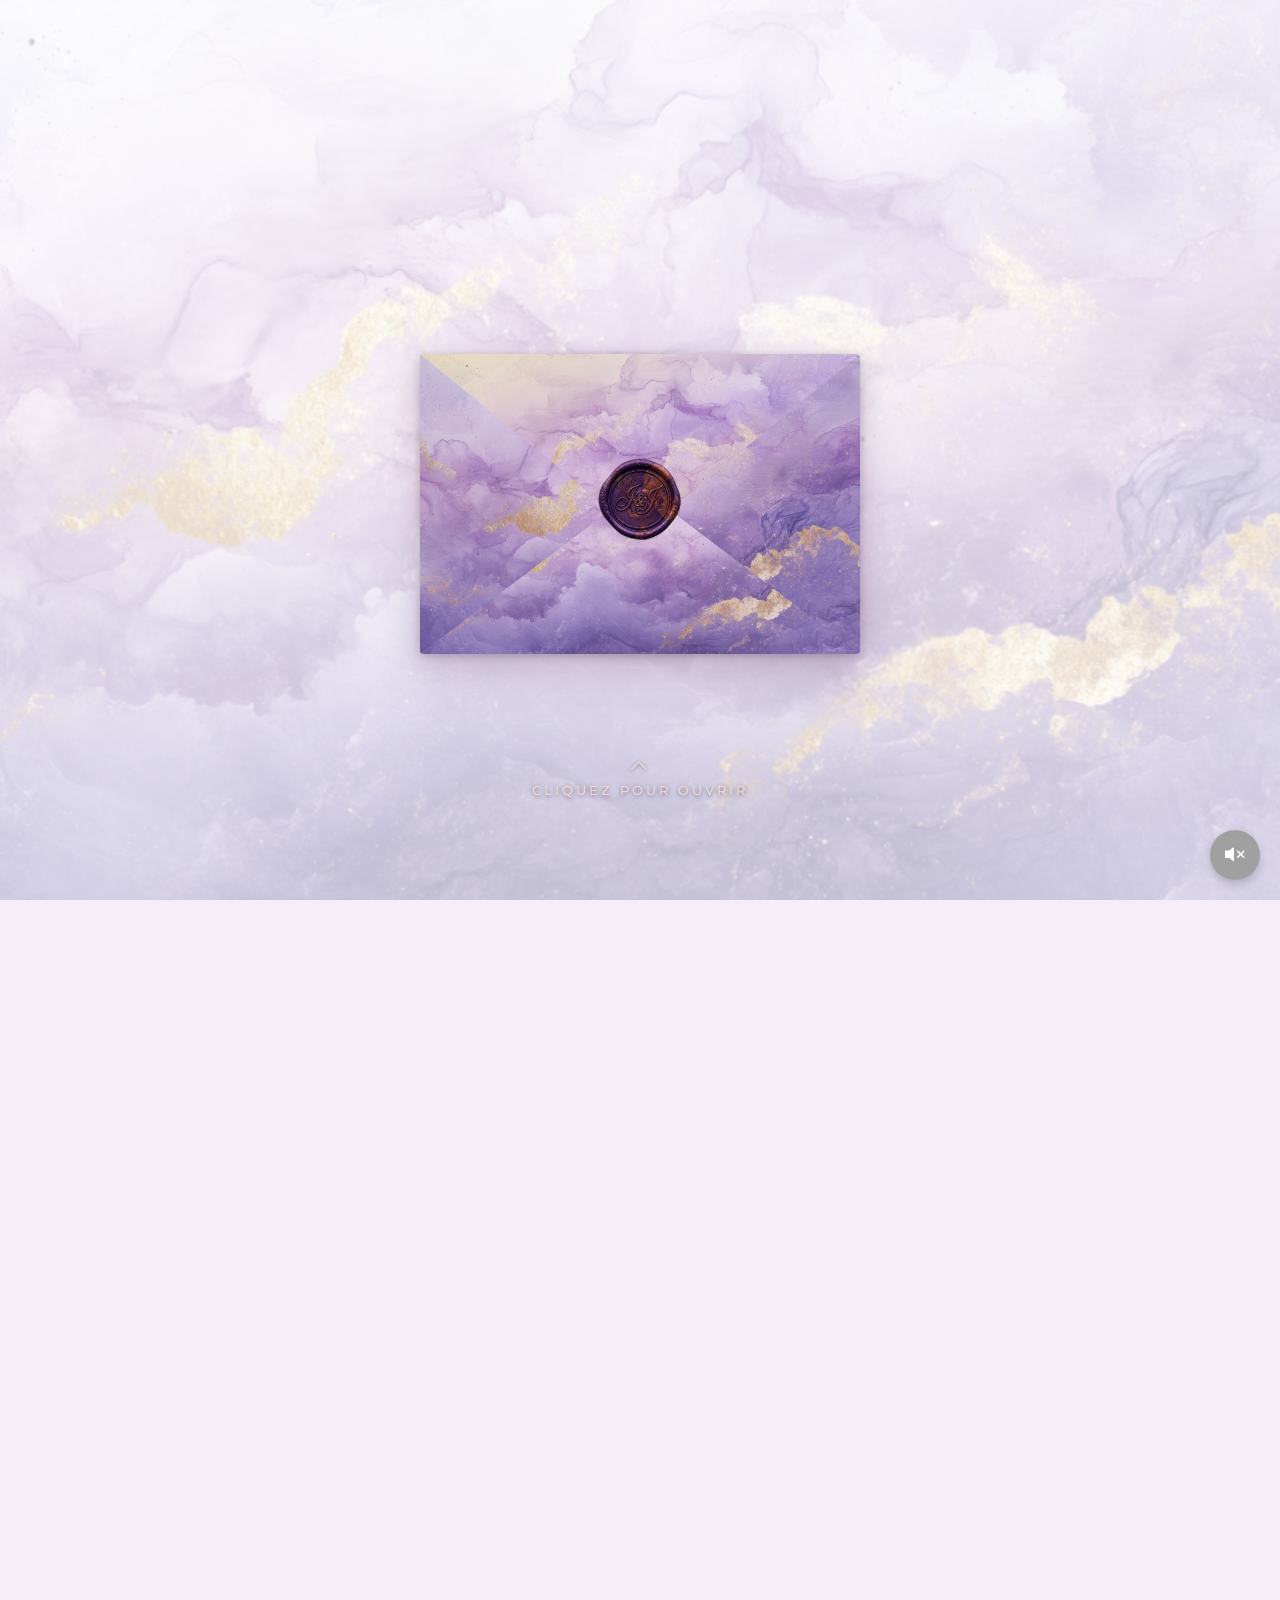
==== commit 3adfd262: "update carte" ====
--- a/index.html
+++ b/index.html
@@ -7,7 +7,11 @@
     <link href="https://cdn.jsdelivr.net/npm/bootstrap@5.3.3/dist/css/bootstrap.min.css" rel="stylesheet">
     <link href="https://cdn.jsdelivr.net/npm/bootstrap-icons@1.11.3/font/bootstrap-icons.min.css" rel="stylesheet">
 
-    <link rel="stylesheet" href="faire-part.css?v=6">
+    <link rel="preconnect" href="https://fonts.googleapis.com">
+    <link rel="preconnect" href="https://fonts.gstatic.com" crossorigin>
+    <link href="https://fonts.googleapis.com/css2?family=Frank+Ruhl+Libre:wght@400&display=swap" rel="stylesheet">
+    <link rel="preload" href="img.png" as="image">
+    <link rel="stylesheet" href="faire-part.css?v=7">
 </head>
     <body>
 
@@ -35,7 +39,10 @@
         <img src="seal.png" alt="Sceau I&I" class="wax-seal" />
     </div>
     </div><!-- .envelope-perspective -->
-    <div class="instruction" id="instruction">Cliquez pour ouvrir</div>
+    <div class="instruction text-center" id="instruction">
+        <i class="bi bi-chevron-up mb-2" style="font-size: 1.2rem;"></i><br>
+        Cliquez pour ouvrir
+    </div>
 </div>
 
 <div id="mainSite" class="main-site">
@@ -50,7 +57,7 @@
         </div>
     </nav>
 
-    <div class="container py-4" style="max-width: 900px;">
+    <div class="container py-4" style="max-width: 1100px;">
 
         <div class="card card-elegant mb-4 text-center" id="countdown-card">
             <div class="card-body p-0">
@@ -90,54 +97,44 @@
                         <br><br>
 
                         <div class="text-center mb-4 d-flex justify-content-center w-100">
-                            <div style="position: relative; width: 60%; max-width: 250px;">
-                                <svg viewBox="0 0 320 200" style="position:absolute; top:-30%; left:-14%; width: 128%; height: 100%; pointer-events: none; z-index: 2;">
-                                    <path id="hebrew-curve" d="M 20 180 A 140 140 0 0 1 300 180" fill="transparent" />
-                                    <text font-family="'Cormorant Garamond', serif" font-size="20" fill="var(--text-dark)" text-anchor="middle" direction="rtl" letter-spacing="1">
-                                        <textPath href="#hebrew-curve" startOffset="50%">
-                                            קול ששון וקול שמחה קול חתן וקול כלה
-                                        </textPath>
-                                    </text>
-                                </svg>
-                                <img src="logo.png" alt="Isaac & Ilana" class="logo-img" style="width: 100%; height: auto; position:relative; z-index: 1;" />
-                            </div>
+                            <img src="logo-simha.png" alt="קול ששון וקול שמחה" class="logo-img" style="width: 85%; max-width: 350px; height: auto; mix-blend-mode: multiply;" />
                         </div>
 
                         <div class="content w-100">
 
-                            <div class="row parents-section gy-3">
-                                <div class="col-12 col-sm-6 text-center">
-                                    M. et Mme Alice & Armand Bitton<br><br>
-                                    <strong>M. et Mme Déborah & Simon Bitton</strong>
-                                </div>
-                                <div class="col-12 col-sm-6 text-center">
+                            <div class="row parents-section g-0">
+                                <div class="col-6 text-start pe-1 pe-sm-3">
+                                    M. et Mme<br>Alice&nbsp;&&nbsp;Armand&nbsp;Bitton<br><br>
+                                    <strong>M. et Mme<br>Déborah&nbsp;&&nbsp;Simon&nbsp;Bitton</strong>
+                                </div>
+                                <div class="col-6 text-end ps-1 ps-sm-3">
                                     Mme Rachel Abittan<br>
                                     Mme Odette Anidjar<br><br>
-                                    <strong>M. et Mme Aviva et Dan Anidjar</strong>
+                                    <strong>M. et Mme<br>Aviva&nbsp;&&nbsp;Dan&nbsp;Anidjar</strong>
                                 </div>
                             </div>
 
                             <div class="announce-text">
                                 Remercient Hachem d'avoir la joie de vous faire part<br>
                                 du mariage de leurs petits-enfants et enfants
-                            </div>
+                            </div><br>
 
                             <div class="names-section">
                                 <h1 class="name name-left">Ilana</h1>
                                 <div class="ampersand">&</div>
                                 <h1 class="name name-right">Isaac</h1>
-                            </div>
+                            </div><br>
 
                             <div class="invite-text">
-                                Et vous prient de bien vouloir assister à la 'Houpa<br>
+                                Et vous prient de bien vouloir assister à la Houpa<br>
                                 Qui sera célébrée à 16h30
                             </div>
 
                             <div class="date-section">
                                 <div class="date-line"></div>
-                                <div class="date-month-year">Dimanche<br>15 Sivan 5786</div>
+                                <div class="date-month-year">Dimanche<br>15 Sivan</div>
                                 <div class="date-day">31</div>
-                                <div class="date-month-year">mai<br>2026</div>
+                                <div class="date-month-year">mai 2026<br>5786</div>
                                 <div class="date-line"></div>
                             </div>
 
@@ -146,7 +143,7 @@
                             <div class="rabbi-blessing">
                                     <span style="font-size: 0.9rem; text-transform: none; letter-spacing: 1px; font-style: normal; margin-top: 0;">
                                         Une pensée particulière à nos chers grands parents<br>
-                                        <strong>Richard et Esther Georgette Zarrouk</strong> et à <strong>Amram Abittan et Isaac Anidjar</strong><br>
+                                        <strong>Richard et Esther Georgette Zarrouk</strong> et à <strong>Amram Abittan et Itshak Anidjar</strong><br>
                                         avec qui nous aurions aimé vivre ce moment.
                                     </span>
                                 <br><br><br><br>
@@ -163,7 +160,7 @@
             <div class="card-body p-0">
                 <div class="invitation-border-outer">
                     <div class="invitation-border-inner p-4 py-5 text-center w-100 d-flex flex-column align-items-center">
-                        <h2 class="section-title"><i class="bi bi-geo-alt me-2"></i>Lieu & Horaires</h2>
+                        <h2 class="section-title"><i class="bi bi-geo-alt me-2"></i>Lieu  & Horaires</h2>
                         <div class="location-time mt-3">À 16h30 - précédé d'une Kabbalat Panim</div>
                         <div class="location-name mt-2">Château Barthélemy</div>
                         <div class="location-address mt-1">
@@ -281,15 +278,29 @@
                             </div>
 
                             <div class="mb-3 mt-3">
-                                <label class="form-label label-custom">Serez-vous présent(e) ?</label>
+                                <label class="form-label label-custom">Serez-vous présent(e) pour la houppa ?</label>
                                 <div class="d-flex flex-wrap gap-3">
                                     <div class="form-check">
-                                        <input class="form-check-input" type="radio" name="presence" id="present_oui" value="oui" required>
-                                        <label class="form-check-label label-custom text-lowercase text-capitalize" for="present_oui">Oui, avec joie !</label>
-                                    </div>
-                                    <div class="form-check">
-                                        <input class="form-check-input" type="radio" name="presence" id="present_non" value="non">
-                                        <label class="form-check-label label-custom text-lowercase text-capitalize" for="present_non">Non, malheureusement</label>
+                                        <input class="form-check-input" type="radio" name="presence_houppa" id="present_houppa_oui" value="oui" required>
+                                        <label class="form-check-label label-custom text-lowercase text-capitalize" for="present_houppa_oui">Oui</label>
+                                    </div>
+                                    <div class="form-check">
+                                        <input class="form-check-input" type="radio" name="presence_houppa" id="present_houppa_non" value="non">
+                                        <label class="form-check-label label-custom text-lowercase text-capitalize" for="present_houppa_non">Non</label>
+                                    </div>
+                                </div>
+                            </div>
+
+                            <div class="mb-3 mt-3">
+                                <label class="form-label label-custom">Serez-vous présent(e) pour la mairie ?</label>
+                                <div class="d-flex flex-wrap gap-3">
+                                    <div class="form-check">
+                                        <input class="form-check-input" type="radio" name="presence_mairie" id="present_mairie_oui" value="oui" required>
+                                        <label class="form-check-label label-custom text-lowercase text-capitalize" for="present_mairie_oui">Oui</label>
+                                    </div>
+                                    <div class="form-check">
+                                        <input class="form-check-input" type="radio" name="presence_mairie" id="present_mairie_non" value="non">
+                                        <label class="form-check-label label-custom text-lowercase text-capitalize" for="present_mairie_non">Non</label>
                                     </div>
                                 </div>
                             </div>
@@ -351,6 +362,15 @@
     </div>
 </div>
 
+<audio id="bg-music" loop>
+    <source src="music.mp3" type="audio/mp3">
+    Votre navigateur ne supporte pas la balise audio.
+</audio>
+
+<button id="music-btn" class="music-control muted" aria-label="Contrôler la musique">
+    <i class="bi bi-volume-mute-fill" id="music-icon"></i>
+</button>
+
 <script src="https://cdn.jsdelivr.net/npm/bootstrap@5.3.3/dist/js/bootstrap.bundle.min.js"></script>
 
 <script src="faire-part.js?v=6"></script>
--- a/faire-part.css
+++ b/faire-part.css
@@ -1,29 +1,31 @@
-@import url('https://fonts.googleapis.com/css2?family=Cormorant+Garamond:ital,wght@0,400;0,600;0,700;1,400&family=Great+Vibes&family=Montserrat:wght@300;400;500&display=swap');
+@import url('https://fonts.googleapis.com/css2?family=Cormorant+Garamond:ital,wght@0,400;0,600;0,700;1,400&family=Great+Vibes&family=Montserrat:wght@300;400;500&family=Frank+Ruhl+Libre:wght@400;700&display=swap');
 
 /* =========================================
    RESET & BASE
    ========================================= */
-*, *::before, *::after {
+*,
+*::before,
+*::after {
     margin: 0;
     padding: 0;
     box-sizing: border-box;
 }
 
 :root {
-    --primary-purple: #5e2c5f;
+    --primary-purple: #5a2a5c;
     --primary-orange: #d96c42;
-    --border-color: #8a6c8e;
+    --border-color: #876889;
     --border-inner: #d18a6a;
-    --text-dark: #452449;
-    --text-light: #7c5d7e;
-    --bg-color: #f7eff6;
+    --text-dark: #432246;
+    --text-light: #785a7a;
+    --bg-color: #f6edf7;
     --paper-texture: url('rice-paper.png');
-    --card-bg: #fdf5fc;
-    --env-back: #c8a8c5;
-    --env-side: #ddc5da;
-    --env-bottom: #e6d2e4;
-    --env-flap: #d4b8d2;
-    --envelope-shadow: rgba(94, 44, 95, 0.2);
+    --card-bg: #fcf4fd;
+    --env-back: #c4a2c2;
+    --env-side: #d8c2d6;
+    --env-bottom: #e2cee0;
+    --env-flap: #d0b6ce;
+    --envelope-shadow: rgba(90, 42, 92, 0.2);
 
     /* Safe area insets — zero par défaut, remplacées par env() sur iOS */
     --sat: env(safe-area-inset-top, 0px);
@@ -34,8 +36,10 @@
 
 html {
     scroll-behavior: smooth;
-    scroll-padding-top: 60px; /* hauteur de la navbar */
-    -webkit-text-size-adjust: 100%; /* empêche iOS de grossir les textes en landscape */
+    scroll-padding-top: 60px;
+    /* hauteur de la navbar */
+    -webkit-text-size-adjust: 100%;
+    /* empêche iOS de grossir les textes en landscape */
     text-size-adjust: 100%;
 }
 
@@ -87,7 +91,7 @@
 }
 
 /* =========================================
-   ENVELOPPE — OVERLAY
+   ENVELOPPE — OVERLAY (INTRODUCTION)
    ========================================= */
 .envelope-overlay {
     position: fixed;
@@ -97,11 +101,17 @@
     /* Fallback vh, puis dvh pour iOS 15.4+ */
     height: 100vh;
     height: 100dvh;
-    /* Tient compte du notch et de la home bar */
     padding-top: var(--sat);
     padding-bottom: var(--sab);
     z-index: 20000;
-    background-color: var(--bg-color);
+
+    /* EFFET PAPIER IDENTIQUE AUX CARTES DU SITE */
+    background-color: var(--card-bg);
+    background-image: linear-gradient(rgba(255,255,255,0.72), rgba(255,255,255,0.72)), url('img.png');
+    background-size: cover;
+    background-position: center;
+    background-repeat: no-repeat;
+
     display: flex;
     flex-direction: column;
     justify-content: center;
@@ -114,28 +124,45 @@
 .envelope-perspective {
     perspective: 1500px;
     -webkit-perspective: 1500px;
+    margin-top: 12vh;
+    /* descend l'enveloppe pour laisser de la place à la carte */
 }
 
 .envelope-wrapper {
     position: relative;
     width: min(440px, 88vw);
     height: calc(min(440px, 88vw) * 300 / 440);
-    transition: transform 0.3s ease;
+    transition: transform 0.4s ease;
     /* PAS de preserve-3d ici : évite que la card-inside entre dans
        le contexte 3D du rabat, ce qui cause le flash iOS Safari */
 }
 
+/* Pas de pseudo-éléments sur le wrapper — effet appliqué sur les faces */
+
 .envelope-wrapper:hover:not(.opened) {
-    transform: translateY(-4px);
+    transform: translateY(-5px);
+}
+
+.envelope-wrapper.opened::before,
+.envelope-wrapper.opened::after {
+    animation: none;
+    opacity: 0;
 }
 
 .env-back {
     position: absolute;
     inset: 0;
-    background-color: var(--env-back);
-    background-image: var(--paper-texture);
+    background-color: var(--env-bottom);
+    background-image: none;
+    background-size: auto, cover;
+    background-position: center, center;
     border-radius: 4px;
-    box-shadow: 0 12px 35px var(--envelope-shadow);
+    box-shadow:
+        0 2px 8px rgba(0, 0, 0, 0.18),
+        0 10px 30px rgba(94, 44, 95, 0.18),
+        0 25px 55px rgba(94, 44, 95, 0.10),
+        inset 0 1px 0 rgba(255, 255, 255, 0.35),
+        inset 0 -1px 0 rgba(0, 0, 0, 0.06);
     z-index: 1;
 }
 
@@ -183,38 +210,64 @@
 
 .env-left {
     position: absolute;
-    top: 0; left: 0;
-    width: 45%; height: 100%;
+    top: 0;
+    left: 0;
+    width: 45%;
+    height: 100%;
     background-color: var(--env-side);
-    background-image: var(--paper-texture);
+    background-image:
+        linear-gradient(to right, rgba(60, 20, 80, 0.18), rgba(100, 50, 130, 0.08)),
+        linear-gradient(rgba(240, 228, 244, 0.25), rgba(240, 228, 244, 0.25)),
+        url('img.png');
+    background-size: auto, auto, cover;
+    background-position: center, center, 0% center;
     clip-path: polygon(0 0, 100% 50%, 0 100%);
     -webkit-clip-path: polygon(0 0, 100% 50%, 0 100%);
+    filter: drop-shadow(3px 0 8px rgba(50, 10, 80, 0.35));
 }
 
 .env-right {
     position: absolute;
-    top: 0; right: 0;
-    width: 45%; height: 100%;
+    top: 0;
+    right: 0;
+    width: 45%;
+    height: 100%;
     background-color: var(--env-side);
-    background-image: var(--paper-texture);
+    background-image:
+        linear-gradient(to left, rgba(60, 20, 80, 0.18), rgba(100, 50, 130, 0.08)),
+        linear-gradient(rgba(240, 228, 244, 0.25), rgba(240, 228, 244, 0.25)),
+        url('img.png');
+    background-size: auto, auto, cover;
+    background-position: center, center, 100% center;
     clip-path: polygon(100% 0, 100% 100%, 0 50%);
     -webkit-clip-path: polygon(100% 0, 100% 100%, 0 50%);
+    filter: drop-shadow(-3px 0 8px rgba(50, 10, 80, 0.35));
 }
 
 .env-bottom {
     position: absolute;
-    bottom: 0; left: 0;
-    width: 100%; height: 50.5%;
+    bottom: 0;
+    left: 0;
+    width: 100%;
+    height: 50.5%;
     background-color: var(--env-bottom);
-    background-image: var(--paper-texture);
+    background-image:
+        linear-gradient(to top, rgba(60, 20, 80, 0.15), rgba(100, 50, 130, 0.06)),
+        linear-gradient(rgba(240, 228, 244, 0.25), rgba(240, 228, 244, 0.25)),
+        url('img.png');
+    background-size: auto, auto, cover;
+    background-position: center, center, center 80%;
     clip-path: polygon(0 100%, 0 0%, 50% 0, 100% 0%, 100% 100%);
     -webkit-clip-path: polygon(0 100%, 0 0%, 50% 0, 100% 0%, 100% 100%);
+    filter: drop-shadow(0 -3px 7px rgba(0, 0, 0, 0.16));
 }
 
 .env-flap {
     position: absolute;
-    top: 0; left: 0;
-    width: 100%; height: 60%;
+    top: 0;
+    left: 0;
+    width: 100%;
+    height: 60%;
     z-index: 5;
     transform-origin: top center;
     transition: transform 0.8s cubic-bezier(0.4, 0, 0.2, 1), z-index 0s;
@@ -224,21 +277,31 @@
 
 .flap-front {
     position: absolute;
-    top: 0; left: 0;
-    width: 100%; height: 100%;
+    top: 0;
+    left: 0;
+    width: 100%;
+    height: 100%;
     background-color: var(--env-flap);
-    background-image: var(--paper-texture);
+    background-image:
+        linear-gradient(160deg, rgba(212, 175, 55, 0.30) 0%, rgba(120, 55, 160, 0.12) 50%, rgba(212, 175, 55, 0.28) 100%),
+        linear-gradient(rgba(240, 228, 244, 0.25), rgba(240, 228, 244, 0.25)),
+        url('img.png');
+    background-size: auto, auto, cover;
+    background-position: center, center, center top;
     clip-path: polygon(0 0, 100% 0, 50% 100%);
     -webkit-clip-path: polygon(0 0, 100% 0, 50% 100%);
     border-radius: 4px 4px 0 0;
     backface-visibility: hidden;
     -webkit-backface-visibility: hidden;
+    filter: drop-shadow(0 5px 10px rgba(0, 0, 0, 0.22));
 }
 
 .flap-back {
     position: absolute;
-    top: 0; left: 0;
-    width: 100%; height: 100%;
+    top: 0;
+    left: 0;
+    width: 100%;
+    height: 100%;
     background-color: var(--env-back);
     background-image: var(--paper-texture);
     clip-path: polygon(0 0, 100% 0, 50% 100%);
@@ -251,9 +314,11 @@
 
 .wax-seal {
     position: absolute;
-    left: 50%; top: 48.5%;
+    left: 50%;
+    top: 48.5%;
     transform: translate(-50%, -50%);
-    width: 31.8%; height: auto;
+    width: 31.8%;
+    height: auto;
     aspect-ratio: 1;
     z-index: 6;
     mix-blend-mode: multiply;
@@ -269,8 +334,8 @@
     -webkit-transform: perspective(1500px) rotateX(180deg);
     z-index: 1;
     transition: transform 0.8s cubic-bezier(0.4, 0, 0.2, 1),
-                -webkit-transform 0.8s cubic-bezier(0.4, 0, 0.2, 1),
-                z-index 0s 0.4s;
+        -webkit-transform 0.8s cubic-bezier(0.4, 0, 0.2, 1),
+        z-index 0s 0.4s;
 }
 
 .envelope-wrapper.opened .wax-seal {
@@ -279,14 +344,18 @@
 }
 
 .envelope-wrapper.pull-out .card-inside {
-    transform: translateY(-54%);
-    box-shadow: 0 12px 30px rgba(0, 0, 0, 0.12);
-}
-
-.envelope-wrapper.zooming .env-back,
+    transform: translateY(-88%);
+    box-shadow: 0 4px 12px rgba(0, 0, 0, 0.18), 0 16px 40px rgba(0, 0, 0, 0.14), 0 30px 60px rgba(0, 0, 0, 0.08);
+}
+
 .envelope-wrapper.zooming .env-pocket,
 .envelope-wrapper.zooming .env-flap,
 .envelope-wrapper.zooming .wax-seal {
+    opacity: 0;
+    transition: opacity 0.8s ease;
+}
+
+.envelope-wrapper.zooming .env-back {
     opacity: 0;
     transition: opacity 0.8s ease;
 }
@@ -303,19 +372,29 @@
 
 .instruction {
     position: absolute;
-    bottom: max(45px, calc(45px + var(--sab)));
+    bottom: max(100px, calc(100px + var(--sab)));
     font-family: 'Montserrat', sans-serif;
     text-transform: uppercase;
     letter-spacing: 3px;
-    font-size: 0.75rem;
-    color: var(--text-light);
+    font-size: 0.8rem;
+    color: #eaddcf;
+    /* Beige clair et élégant */
+    font-weight: 500;
+    text-shadow: 0 1px 4px rgba(67, 34, 70, 0.6);
     animation: pulse 2s infinite;
     transition: opacity 0.4s ease;
 }
 
 @keyframes pulse {
-    0%, 100% { opacity: 0.4; }
-    50% { opacity: 1; }
+
+    0%,
+    100% {
+        opacity: 0.4;
+    }
+
+    50% {
+        opacity: 1;
+    }
 }
 
 /* Animation 3D identique sur tous les appareils — aucune surcharge mobile */
@@ -356,7 +435,7 @@
 /* =========================================
    CONTENEUR PRINCIPAL
    ========================================= */
-.main-site > .container {
+.main-site>.container {
     padding-left: max(12px, calc(12px + var(--sal)));
     padding-right: max(12px, calc(12px + var(--sar)));
 }
@@ -383,6 +462,18 @@
 }
 
 /* =========================================
+   FOND POUR LA SECTION LIEU
+   ========================================= */
+#lieu.card-elegant {
+    background-image:
+        linear-gradient(rgba(253, 245, 252, 0.85), rgba(253, 245, 252, 0.85)),
+        url('chateau.png');
+    background-size: cover;
+    background-position: center;
+    background-repeat: no-repeat;
+}
+
+/* =========================================
    LOGO
    ========================================= */
 .logo-img {
@@ -418,7 +509,8 @@
 }
 
 .countdown-label {
-    font-size: 0.6rem;
+    font-family: 'Cormorant Garamond', serif;
+    font-size: 0.85rem;
     text-transform: uppercase;
     letter-spacing: 2px;
     color: var(--text-light);
@@ -493,20 +585,29 @@
 
 .parents-section {
     margin-bottom: 30px;
-    font-size: 0.85rem;
-    line-height: 1.8;
-    text-transform: uppercase;
-    letter-spacing: 1.5px;
+    font-family: 'Cormorant Garamond', serif;
+    font-size: 1.55rem;
+    font-style: italic;
+    line-height: 2;
+    text-transform: none;
+    letter-spacing: 0.5px;
     color: var(--text-light);
 }
 
+
 .parents-section strong {
+    font-family: 'Cormorant Garamond', serif;
+    font-style: normal;
+    font-weight: 600;
+    font-size: 1.65rem;
+    letter-spacing: 0.8px;
     color: var(--text-dark);
-    font-weight: 500;
 }
 
 .announce-text {
-    font-size: 0.75rem;
+    font-family: 'Cormorant Garamond', serif;
+    font-size: 1rem;
+    font-style: italic;
     color: var(--text-light);
     margin: 15px 0 35px;
     line-height: 1.8;
@@ -575,9 +676,10 @@
 }
 
 .invite-text {
-    font-size: 0.75rem;
-    text-transform: uppercase;
-    letter-spacing: 2px;
+    font-family: 'Cormorant Garamond', serif;
+    font-size: 1.15rem;
+    font-style: italic;
+    letter-spacing: 0.5px;
     color: var(--text-light);
     margin: 20px 0;
     line-height: 1.8;
@@ -610,7 +712,8 @@
 }
 
 .date-month-year {
-    font-size: 0.75rem;
+    font-family: 'Cormorant Garamond', serif;
+    font-size: 1rem;
     text-transform: uppercase;
     letter-spacing: 2.5px;
     color: var(--text-dark);
@@ -674,7 +777,10 @@
     touch-action: manipulation;
 }
 
-.btn-waze:hover { background-color: var(--text-dark); color: #fff; }
+.btn-waze:hover {
+    background-color: var(--text-dark);
+    color: #fff;
+}
 
 /* =========================================
    CONTACTS
@@ -688,7 +794,10 @@
     margin-bottom: 4px;
 }
 
-.contact-info { font-size: 0.8rem; color: var(--text-light); }
+.contact-info {
+    font-size: 0.8rem;
+    color: var(--text-light);
+}
 
 .contact-email {
     font-size: 0.75rem;
@@ -754,7 +863,10 @@
     touch-action: manipulation;
 }
 
-.btn-submit:hover { background-color: var(--text-dark); color: #fff; }
+.btn-submit:hover {
+    background-color: var(--text-dark);
+    color: #fff;
+}
 
 .form-check-input:checked {
     background-color: var(--primary-purple);
@@ -767,7 +879,9 @@
     color: var(--text-dark);
 }
 
-.form-check-input { cursor: pointer; }
+.form-check-input {
+    cursor: pointer;
+}
 
 /* =========================================
    MODALE CHOIX ITINÉRAIRE (bottom-sheet)
@@ -882,8 +996,10 @@
    ========================================= */
 .success-modal {
     position: fixed;
-    top: 0; left: 0;
-    width: 100%; height: 100%;
+    top: 0;
+    left: 0;
+    width: 100%;
+    height: 100%;
     display: flex;
     align-items: center;
     justify-content: center;
@@ -895,7 +1011,10 @@
     padding: var(--sat) var(--sar) var(--sab) var(--sal);
 }
 
-.success-modal.show { opacity: 1; pointer-events: auto; }
+.success-modal.show {
+    opacity: 1;
+    pointer-events: auto;
+}
 
 .success-modal-backdrop {
     position: absolute;
@@ -918,7 +1037,11 @@
     width: 100%;
 }
 
-.success-icon { font-size: 3rem; color: #4CAF50; margin-bottom: 12px; }
+.success-icon {
+    font-size: 3rem;
+    color: #4CAF50;
+    margin-bottom: 12px;
+}
 
 .success-title {
     font-family: 'Great Vibes', cursive;
@@ -927,7 +1050,11 @@
     margin-bottom: 8px;
 }
 
-.success-text { font-size: 0.85rem; color: var(--text-light); line-height: 1.7; }
+.success-text {
+    font-size: 0.85rem;
+    color: var(--text-light);
+    line-height: 1.7;
+}
 
 #notification-container {
     position: fixed;
@@ -956,9 +1083,18 @@
     transition: all 0.4s ease;
 }
 
-.toast.show { opacity: 1; transform: translateY(0); }
-.toast.success { border-left: 4px solid #4CAF50; }
-.toast.error { border-left: 4px solid #f44336; }
+.toast.show {
+    opacity: 1;
+    transform: translateY(0);
+}
+
+.toast.success {
+    border-left: 4px solid #4CAF50;
+}
+
+.toast.error {
+    border-left: 4px solid #f44336;
+}
 
 #nb_personnes_container {
     transition: all 0.5s ease-out;
@@ -978,27 +1114,49 @@
    RESPONSIVE — iPAD PORTRAIT (768px–1024px)
    ========================================= */
 @media (min-width: 768px) and (max-width: 1024px) {
+
     /* Sur iPad, légèrement réduire les paddings */
     .card-invitation .invitation-border-inner {
         padding: 90px 40px 75px;
     }
 
-    .name { font-size: 4rem; }
-    .countdown-title { font-size: 2.2rem; }
-    .rsvp-title { font-size: 2.6rem; }
+    .name {
+        font-size: 4rem;
+    }
+
+    .countdown-title {
+        font-size: 2.2rem;
+    }
+
+    .rsvp-title {
+        font-size: 2.6rem;
+    }
 
     /* Les inputs restent à 16px pour éviter le zoom même sur iPad */
-    .input-custom { font-size: 16px; }
+    .input-custom {
+        font-size: 16px;
+    }
 }
 
 /* =========================================
    RESPONSIVE — TABLETTES / PHABLETS (576px–768px)
    ========================================= */
 @media (max-width: 768px) {
-    .card-invitation .invitation-border-inner { padding: 90px 30px 75px; }
-    .name { font-size: 3.8rem; }
-    .countdown-title { font-size: 2rem; }
-    .rsvp-title { font-size: 2.4rem; }
+    .card-invitation .invitation-border-inner {
+        padding: 90px 30px 75px;
+    }
+
+    .name {
+        font-size: 3.8rem;
+    }
+
+    .countdown-title {
+        font-size: 2rem;
+    }
+
+    .rsvp-title {
+        font-size: 2.4rem;
+    }
 }
 
 /* =========================================
@@ -1014,92 +1172,292 @@
     }
 
     /* Enveloppe */
-    .card-text { font-size: 1.8rem; }
-    .card-logo { max-width: 45%; }
+    .card-text {
+        font-size: 1.8rem;
+    }
+
+    .card-logo {
+        max-width: 45%;
+    }
 
     /* Borders */
-    .invitation-border-outer { margin: 10px; }
-    .invitation-border-inner { padding: 60px 14px 50px; }
-    .card-invitation .invitation-border-inner { padding: 80px 14px 65px; }
+    .invitation-border-outer {
+        margin: 10px;
+    }
+
+    .invitation-border-inner {
+        padding: 60px 14px 50px;
+    }
+
+    .card-invitation .invitation-border-inner {
+        padding: 80px 14px 65px;
+    }
 
     /* Fleurs décoratives */
-    .floral-cluster { width: 180px; max-width: 48%; }
-    .floral-cluster.top-left { top: -10px; left: -10px; }
-    .floral-cluster.bottom-right { bottom: -10px; right: -10px; }
+    .floral-cluster {
+        width: 180px;
+        max-width: 48%;
+    }
+
+    .floral-cluster.top-left {
+        top: -10px;
+        left: -10px;
+    }
+
+    .floral-cluster.bottom-right {
+        bottom: -10px;
+        right: -10px;
+    }
 
     /* Logo SVG centré */
-    .logo-img { width: 180px; max-width: 65%; }
-
-    /* Parents — colonne unique */
-    .parents-section { font-size: 0.72rem; letter-spacing: 0.8px; }
-    .parents-section .col-sm-6 { flex: 0 0 100%; max-width: 100%; }
+    .logo-img {
+        width: 180px;
+        max-width: 65%;
+    }
+
+    /* Parents — deux colonnes côte à côte sur mobile */
+    .parents-section {
+        font-size: clamp(0.80rem, 2.8vw, 1.10rem);
+        letter-spacing: 0;
+        line-height: 1.75;
+    }
+
+    .parents-section strong {
+        font-size: clamp(0.85rem, 3.0vw, 1.15rem);
+    }
 
     /* Noms */
-    .name { font-size: 3rem; }
-    .names-section { margin: 16px 0 24px; gap: 4px; }
+    .name {
+        font-size: 3rem;
+    }
+
+    .names-section {
+        margin: 16px 0 24px;
+        gap: 4px;
+    }
+
     /* Réduction du décalage vertical sur petit écran */
-    .name-left { transform: translateX(-30px) translateY(-18px); }
-    .name-right { transform: translateX(30px) translateY(18px); }
-    .name-left.visible { transform: translateX(0) translateY(-18px); }
-    .name-right.visible { transform: translateX(0) translateY(18px); }
-    .ampersand { font-size: 2.2rem; }
+    .name-left {
+        transform: translateX(-30px) translateY(-18px);
+    }
+
+    .name-right {
+        transform: translateX(30px) translateY(18px);
+    }
+
+    .name-left.visible {
+        transform: translateX(0) translateY(-18px);
+    }
+
+    .name-right.visible {
+        transform: translateX(0) translateY(18px);
+    }
+
+    .ampersand {
+        font-size: 2.2rem;
+    }
 
     /* Date — la ligne horizontale reste, on réduit la taille */
-    .date-section { gap: 10px; }
-    .date-line { width: 30px; }
-    .date-day { font-size: 2.8rem; }
-    .date-month-year { font-size: 0.65rem; letter-spacing: 1.5px; }
+    .date-section {
+        gap: 10px;
+    }
+
+    .date-line {
+        width: 30px;
+    }
+
+    .date-day {
+        font-size: 2.8rem;
+    }
+
+    .date-month-year {
+        font-size: 0.82rem;
+        letter-spacing: 1.5px;
+    }
 
     /* Textes */
-    .announce-text { font-size: 0.68rem; letter-spacing: 1px; margin: 10px 0 20px; }
-    .invite-text { font-size: 0.68rem; letter-spacing: 1px; }
-    .reception-details { font-size: 1.5rem; }
-    .rabbi-blessing { font-size: 0.9rem; padding: 0 8px; }
-    .section-title { font-size: 1.8rem; }
-    .countdown-title { font-size: 1.8rem; }
-    .rsvp-title { font-size: 2rem; }
+    .announce-text {
+        font-size: 0.85rem;
+        letter-spacing: 0;
+        margin: 10px 0 20px;
+    }
+
+    .invite-text {
+        font-size: 1rem;
+        letter-spacing: 0;
+    }
+
+    .reception-details {
+        font-size: 1.5rem;
+    }
+
+    .rabbi-blessing {
+        font-size: 0.9rem;
+        padding: 0 8px;
+    }
+
+    .section-title {
+        font-size: 1.8rem;
+    }
+
+    .countdown-title {
+        font-size: 1.8rem;
+    }
+
+    .rsvp-title {
+        font-size: 2rem;
+    }
 
     /* Countdown */
-    .countdown-box { min-width: 58px; padding: 8px 6px; }
-    .countdown-number { font-size: 1.4rem; }
+    .countdown-box {
+        min-width: 58px;
+        padding: 8px 6px;
+    }
+
+    .countdown-number {
+        font-size: 1.4rem;
+    }
 
     /* Contacts — empilés en colonne sur mobile */
-    #contacts .row { flex-direction: column; gap: 16px; }
-    .contact-email { font-size: 0.7rem; }
+    #contacts .row {
+        flex-direction: column;
+        gap: 16px;
+    }
+
+    .contact-email {
+        font-size: 0.7rem;
+    }
 
     /* RSVP form */
-    .d-flex.flex-wrap.gap-3:has(.form-check) { gap: 8px !important; }
+    .d-flex.flex-wrap.gap-3:has(.form-check) {
+        gap: 8px !important;
+    }
 
     /* Inputs — maintenu à 16px pour éviter le zoom iOS */
-    .input-custom { font-size: 16px; }
+    .input-custom {
+        font-size: 16px;
+    }
 
     /* Bouton soumettre */
-    .btn-submit { padding: 12px 28px; letter-spacing: 2px; width: 100%; }
+    .btn-submit {
+        padding: 12px 28px;
+        letter-spacing: 2px;
+        width: 100%;
+    }
 
     /* Bouton Waze pleine largeur */
-    .btn-waze { width: 100% !important; text-align: center; }
+    .btn-waze {
+        width: 100% !important;
+        text-align: center;
+    }
 }
 
 /* =========================================
    RESPONSIVE — iPhone SE et très petits (≤390px)
    ========================================= */
 @media (max-width: 390px) {
-    .name { font-size: 2.6rem; }
-    .invitation-border-inner { padding: 55px 10px 45px; }
-    .card-invitation .invitation-border-inner { padding: 70px 10px 55px; }
-    .parents-section { font-size: 0.65rem; }
-    .date-day { font-size: 2.4rem; }
-    .countdown-number { font-size: 1.25rem; }
-    .countdown-box { min-width: 52px; }
-    .rsvp-title { font-size: 1.8rem; }
-    .nav-link-custom { font-size: 0.62rem; letter-spacing: 1px; padding: 4px 8px; }
+    .name {
+        font-size: 2.6rem;
+    }
+
+    .invitation-border-inner {
+        padding: 55px 10px 45px;
+    }
+
+    .card-invitation .invitation-border-inner {
+        padding: 70px 10px 55px;
+    }
+
+    .parents-section {
+        font-size: clamp(0.65rem, 2.2vw, 0.95rem);
+        letter-spacing: -0.3px;
+        line-height: 1.7;
+        word-break: keep-all;
+    }
+
+    .parents-section strong {
+        font-size: clamp(0.68rem, 2.3vw, 1.00rem);
+        letter-spacing: -0.3px;
+    }
+
+    .date-day {
+        font-size: 2.4rem;
+    }
+
+    .countdown-number {
+        font-size: 1.25rem;
+    }
+
+    .countdown-box {
+        min-width: 52px;
+    }
+
+    .rsvp-title {
+        font-size: 1.8rem;
+    }
+
+    .nav-link-custom {
+        font-size: 0.62rem;
+        letter-spacing: 1px;
+        padding: 4px 8px;
+    }
 }
 
 /* =========================================
    RESPONSIVE — iPhone SE classique (≤375px)
    ========================================= */
 @media (max-width: 375px) {
-    .name { font-size: 2.3rem; }
-    .date-day { font-size: 2.2rem; }
-    .date-line { width: 20px; }
-}
+    .name {
+        font-size: 2.3rem;
+    }
+
+    .date-day {
+        font-size: 2.2rem;
+    }
+
+    .date-line {
+        width: 20px;
+    }
+}
+
+/* =========================================
+   BOUTON DE MUSIQUE
+   ========================================= */
+.music-control {
+    position: fixed;
+    bottom: 20px;
+    right: 20px;
+    width: 50px;
+    height: 50px;
+    border-radius: 50%;
+    background-color: var(--primary-purple);
+    color: white;
+    border: none;
+    box-shadow: 0 4px 10px rgba(0, 0, 0, 0.2);
+    display: flex;
+    justify-content: center;
+    align-items: center;
+    font-size: 1.5rem;
+    z-index: 30000;
+    cursor: pointer;
+    transition: background-color 0.3s ease, transform 0.2s ease;
+}
+
+.music-control.muted {
+    background-color: #a0a0a0 !important;
+}
+
+.music-control:hover {
+    background-color: var(--text-dark);
+    transform: scale(1.1);
+}
+
+@media (max-width: 768px) {
+    .music-control {
+        bottom: 15px;
+        right: 15px;
+        width: 45px;
+        height: 45px;
+        font-size: 1.3rem;
+    }
+}
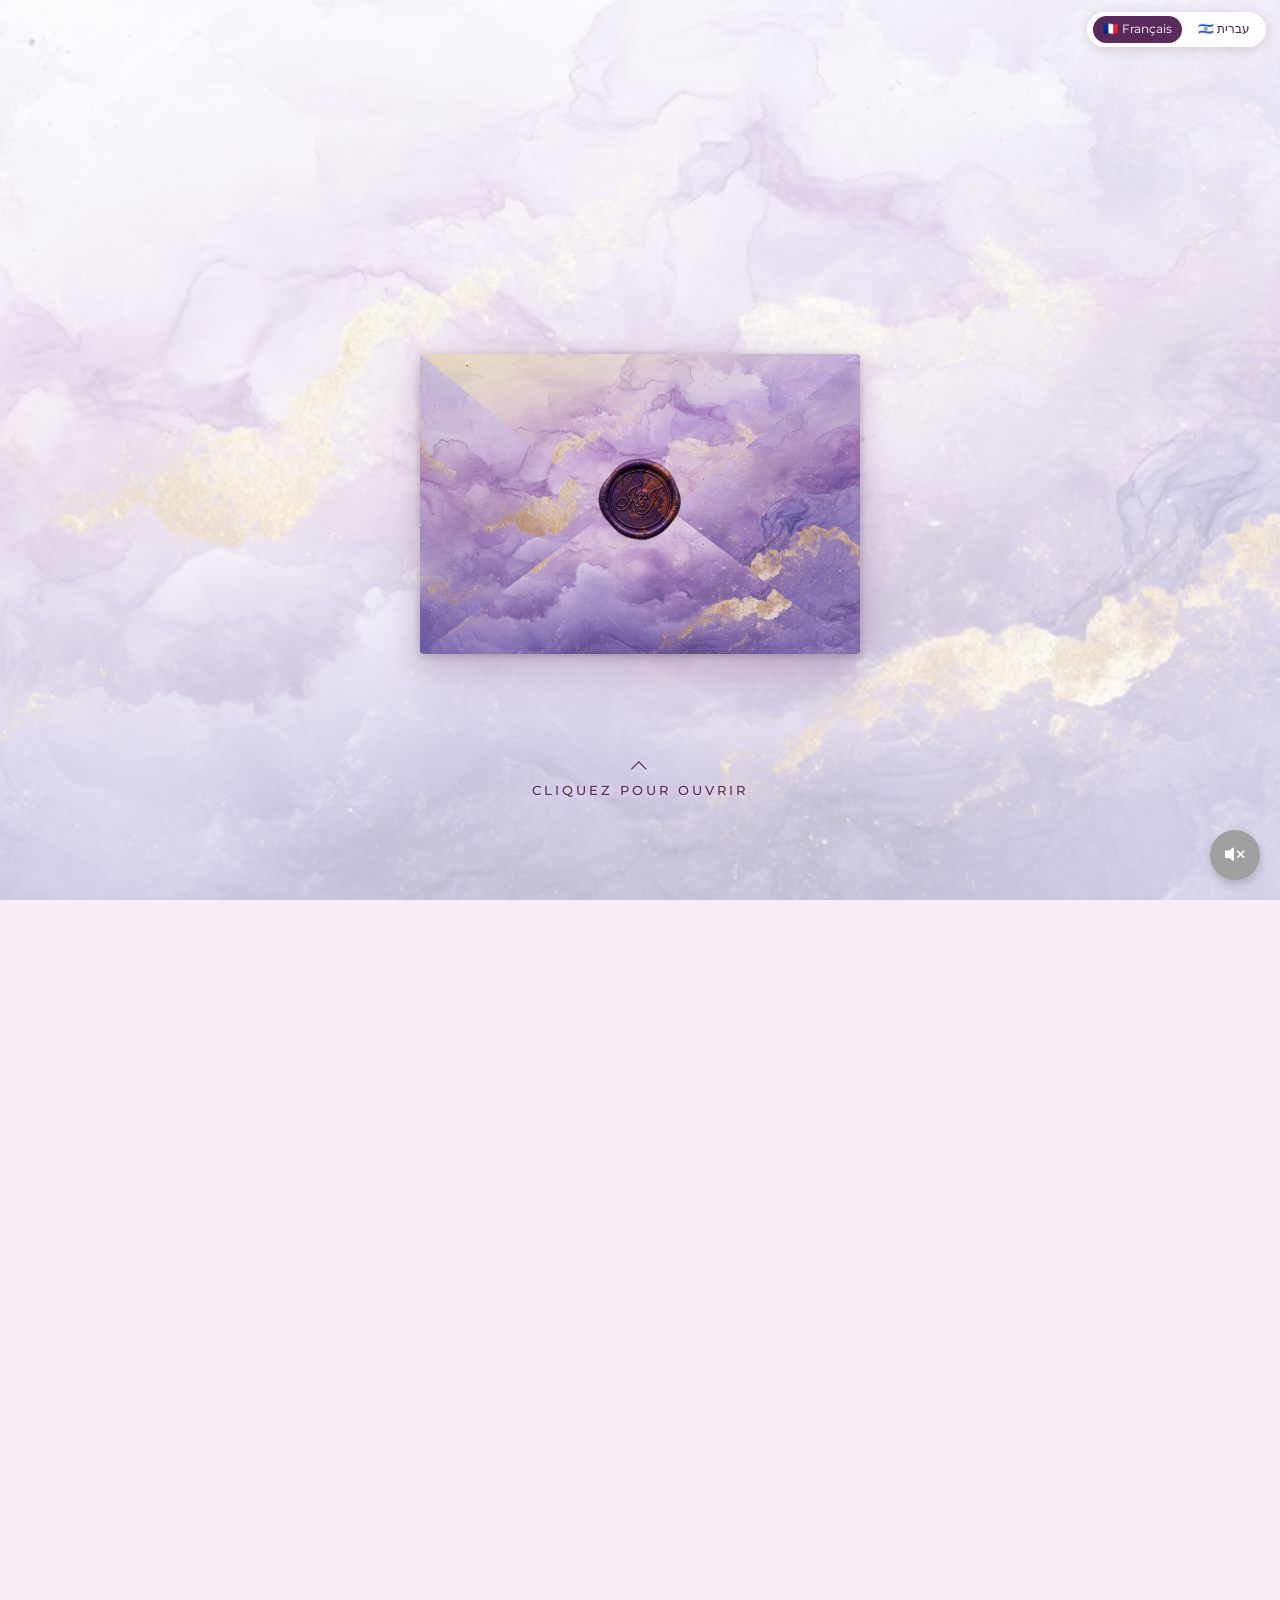
==== commit a4751e89: "update carte" ====
--- a/index.html
+++ b/index.html
@@ -1,9 +1,28 @@
 <!DOCTYPE html>
-<html lang="fr">
+<html lang="fr" dir="ltr">
+
 <head>
     <meta charset="UTF-8">
     <meta name="viewport" content="width=device-width, initial-scale=1.0, viewport-fit=cover">
     <title>Faire-part de Mariage - Isaac & Ilana</title>
+
+    <!-- Aperçu lors du partage (WhatsApp, iMessage, Telegram…) -->
+    <meta property="og:type" content="website" />
+    <meta property="og:title" content="💍 Isaac & Ilana — Mariage 31 mai 2026" />
+    <meta property="og:description"
+        content="Nous avons la joie de vous inviter à célébrer notre mariage le 31 mai 2026 au Château Barthélemy, Paray-Douaville." />
+    <meta property="og:image" content="https://mariage-ilana-isaac.web.app/og-preview.png" />
+    <meta property="og:image:width" content="1200" />
+    <meta property="og:image:height" content="630" />
+    <meta property="og:url" content="https://mariage-ilana-isaac.web.app" />
+    <meta property="og:locale" content="fr_FR" />
+
+    <!-- Twitter / iMessage -->
+    <meta name="twitter:card" content="summary_large_image" />
+    <meta name="twitter:title" content="💍 Isaac & Ilana — Mariage 31 mai 2026" />
+    <meta name="twitter:description"
+        content="Nous avons la joie de vous inviter à célébrer notre mariage le 31 mai 2026 au Château Barthélemy, Paray-Douaville." />
+    <meta name="twitter:image" content="https://mariage-ilana-isaac.web.app/og-preview.png" />
     <link href="https://cdn.jsdelivr.net/npm/bootstrap@5.3.3/dist/css/bootstrap.min.css" rel="stylesheet">
     <link href="https://cdn.jsdelivr.net/npm/bootstrap-icons@1.11.3/font/bootstrap-icons.min.css" rel="stylesheet">
 
@@ -11,368 +30,421 @@
     <link rel="preconnect" href="https://fonts.gstatic.com" crossorigin>
     <link href="https://fonts.googleapis.com/css2?family=Frank+Ruhl+Libre:wght@400&display=swap" rel="stylesheet">
     <link rel="preload" href="img.png" as="image">
-    <link rel="stylesheet" href="faire-part.css?v=7">
+    <link rel="preload" href="rice-paper.png" as="image">
+    <link rel="preload" href="logo.png" as="image">
+    <link rel="preload" href="seal.png" as="image">
+    <link rel="stylesheet" href="faire-part.css?v=14">
 </head>
-    <body>
-
-<div id="envelopeOverlay" class="envelope-overlay">
-    <div class="envelope-perspective">
-    <div class="envelope-wrapper" id="envelope">
-        <div class="env-back"></div>
-
-        <div class="card-inside">
-            <img src="logo.png" alt="Logo I&I" class="card-logo" />
-            <div class="card-text">Isaac & Ilana</div>
+
+<body>
+
+    <!-- Sélecteur de langue -->
+    <div class="lang-switcher" id="langSwitcher">
+        <button class="lang-btn active" data-lang="fr" onclick="switchLang('fr')">🇫🇷 Français</button>
+        <button class="lang-btn" data-lang="he" onclick="switchLang('he')">🇮🇱 עברית</button>
+    </div>
+
+    <div id="envelopeOverlay" class="envelope-overlay">
+        <div class="envelope-perspective">
+            <div class="envelope-wrapper" id="envelope">
+                <div class="env-back"></div>
+
+                <div class="card-inside">
+                    <img src="logo.png" alt="Logo I&I" class="card-logo" />
+                    <div class="card-text">Isaac & Ilana</div>
+                </div>
+
+                <div class="env-pocket">
+                    <div class="env-bottom"></div>
+                    <div class="env-left"></div>
+                    <div class="env-right"></div>
+                </div>
+
+                <div class="env-flap">
+                    <div class="flap-front"></div>
+                    <div class="flap-back"></div>
+                </div>
+
+                <img src="seal.png" alt="Sceau I&I" class="wax-seal" />
+            </div>
+        </div><!-- .envelope-perspective -->
+        <div class="instruction text-center" id="instruction">
+            <i class="bi bi-chevron-up mb-2" style="font-size: 1.2rem;"></i><br>
+            <span data-i18n="instruction">Cliquez pour ouvrir</span>
         </div>
-
-        <div class="env-pocket">
-            <div class="env-bottom"></div>
-            <div class="env-left"></div>
-            <div class="env-right"></div>
-        </div>
-
-        <div class="env-flap">
-            <div class="flap-front"></div>
-            <div class="flap-back"></div>
-        </div>
-
-        <img src="seal.png" alt="Sceau I&I" class="wax-seal" />
     </div>
-    </div><!-- .envelope-perspective -->
-    <div class="instruction text-center" id="instruction">
-        <i class="bi bi-chevron-up mb-2" style="font-size: 1.2rem;"></i><br>
-        Cliquez pour ouvrir
-    </div>
-</div>
-
-<div id="mainSite" class="main-site">
-
-    <div class="background-container"></div>
-
-    <nav class="navbar navbar-expand navbar-light sticky-top nav-custom">
-        <div class="container justify-content-center gap-4">
-            <a href="#faire-part" class="nav-link-custom active">Faire-part</a>
-            <a href="#lieu" class="nav-link-custom">Lieu</a>
-            <a href="#rsvp" class="nav-link-custom">RSVP</a>
-        </div>
-    </nav>
-
-    <div class="container py-4" style="max-width: 1100px;">
-
-        <div class="card card-elegant mb-4 text-center" id="countdown-card">
-            <div class="card-body p-0">
-                <div class="invitation-border-outer">
-                    <div class="invitation-border-inner p-4 py-4">
-                        <h2 class="countdown-title">Le grand jour approche...</h2>
-                        <div class="d-flex justify-content-center flex-wrap gap-2 gap-sm-3 mt-3">
-                            <div class="countdown-box">
-                                <div class="countdown-number" id="cd-days">--</div>
-                                <div class="countdown-label">Jours</div>
-                            </div>
-                            <div class="countdown-box">
-                                <div class="countdown-number" id="cd-hours">--</div>
-                                <div class="countdown-label">Heures</div>
-                            </div>
-                            <div class="countdown-box">
-                                <div class="countdown-number" id="cd-mins">--</div>
-                                <div class="countdown-label">Minutes</div>
-                            </div>
-                            <div class="countdown-box">
-                                <div class="countdown-number" id="cd-secs">--</div>
-                                <div class="countdown-label">Secondes</div>
-                            </div>
-                        </div>
-                    </div>
-                </div>
-            </div>
-        </div>
-
-        <div class="card card-elegant card-invitation mb-4" id="faire-part">
-            <div class="card-body p-0">
-                <div class="invitation-border-outer">
-                    <div class="invitation-border-inner">
-
-                        <img src="floral.png" alt="Flowers" class="floral-cluster top-left" />
-                        <img src="floral.png" alt="Flowers" class="floral-cluster bottom-right" />
-                        <br><br>
-
-                        <div class="text-center mb-4 d-flex justify-content-center w-100">
-                            <img src="logo-simha.png" alt="קול ששון וקול שמחה" class="logo-img" style="width: 85%; max-width: 350px; height: auto; mix-blend-mode: multiply;" />
-                        </div>
-
-                        <div class="content w-100">
-
-                            <div class="row parents-section g-0">
-                                <div class="col-6 text-start pe-1 pe-sm-3">
-                                    M. et Mme<br>Alice&nbsp;&&nbsp;Armand&nbsp;Bitton<br><br>
-                                    <strong>M. et Mme<br>Déborah&nbsp;&&nbsp;Simon&nbsp;Bitton</strong>
-                                </div>
-                                <div class="col-6 text-end ps-1 ps-sm-3">
-                                    Mme Rachel Abittan<br>
-                                    Mme Odette Anidjar<br><br>
-                                    <strong>M. et Mme<br>Aviva&nbsp;&&nbsp;Dan&nbsp;Anidjar</strong>
-                                </div>
-                            </div>
-
-                            <div class="announce-text">
-                                Remercient Hachem d'avoir la joie de vous faire part<br>
-                                du mariage de leurs petits-enfants et enfants
-                            </div><br>
-
-                            <div class="names-section">
-                                <h1 class="name name-left">Ilana</h1>
-                                <div class="ampersand">&</div>
-                                <h1 class="name name-right">Isaac</h1>
-                            </div><br>
-
-                            <div class="invite-text">
-                                Et vous prient de bien vouloir assister à la Houpa<br>
-                                Qui sera célébrée à 16h30
-                            </div>
-
-                            <div class="date-section">
-                                <div class="date-line"></div>
-                                <div class="date-month-year">Dimanche<br>15 Sivan</div>
-                                <div class="date-day">31</div>
-                                <div class="date-month-year">mai 2026<br>5786</div>
-                                <div class="date-line"></div>
-                            </div>
-
-                            <div class="reception-details">La houppa sera suivie d’une réception</div>
-
-                            <div class="rabbi-blessing">
-                                    <span style="font-size: 0.9rem; text-transform: none; letter-spacing: 1px; font-style: normal; margin-top: 0;">
+
+    <div id="mainSite" class="main-site">
+
+        <div class="background-container"></div>
+
+        <nav class="navbar navbar-expand navbar-light sticky-top nav-custom">
+            <div class="container justify-content-center gap-4">
+                <a href="#faire-part" class="nav-link-custom active" data-i18n="nav-faire-part">Faire-part</a>
+                <a href="#lieu" class="nav-link-custom" data-i18n="nav-lieu">Lieu</a>
+                <a href="#rsvp" class="nav-link-custom" data-i18n="nav-rsvp">RSVP</a>
+            </div>
+        </nav>
+
+        <div class="container py-4" style="max-width: 1100px;">
+
+            <div class="card card-elegant mb-4 text-center" id="countdown-card">
+                <div class="card-body p-0">
+                    <div class="invitation-border-outer">
+                        <div class="invitation-border-inner p-4 py-4">
+                            <h2 class="countdown-title" data-i18n="countdown-title">Le grand jour approche...</h2>
+                            <div class="d-flex justify-content-center flex-wrap gap-2 gap-sm-3 mt-3">
+                                <div class="countdown-box">
+                                    <div class="countdown-number" id="cd-days">--</div>
+                                    <div class="countdown-label" data-i18n="cd-days-label">Jours</div>
+                                </div>
+                                <div class="countdown-box">
+                                    <div class="countdown-number" id="cd-hours">--</div>
+                                    <div class="countdown-label" data-i18n="cd-hours-label">Heures</div>
+                                </div>
+                                <div class="countdown-box">
+                                    <div class="countdown-number" id="cd-mins">--</div>
+                                    <div class="countdown-label" data-i18n="cd-mins-label">Minutes</div>
+                                </div>
+                                <div class="countdown-box">
+                                    <div class="countdown-number" id="cd-secs">--</div>
+                                    <div class="countdown-label" data-i18n="cd-secs-label">Secondes</div>
+                                </div>
+                            </div>
+                        </div>
+                    </div>
+                </div>
+            </div>
+
+            <div class="card card-elegant card-invitation mb-4" id="faire-part">
+                <div class="card-body p-0">
+                    <div class="invitation-border-outer">
+                        <div class="invitation-border-inner">
+
+                            <img src="floral.png" alt="Flowers" class="floral-cluster top-left" />
+                            <img src="floral.png" alt="Flowers" class="floral-cluster bottom-right" />
+                            <br><br>
+
+                            <div class="text-center mb-4 d-flex justify-content-center w-100">
+                                <img src="logo-simha.png" alt="קול ששון וקול שמחה" class="logo-img"
+                                    style="width: 85%; max-width: 350px; height: auto; mix-blend-mode: multiply;" loading="lazy" />
+                            </div>
+
+                            <div class="content w-100">
+
+                                <div class="row parents-section g-0">
+                                    <div class="col-6 text-start pe-1 pe-sm-3" data-i18n="parents-left">
+                                        M. et Mme<br>Alice&nbsp;&amp;&nbsp;Armand&nbsp;Bitton<br><br>
+                                        <strong>M. et Mme<br>Déborah&nbsp;&amp;&nbsp;Simon&nbsp;Bitton</strong>
+                                    </div>
+                                    <div class="col-6 text-end ps-1 ps-sm-3" data-i18n="parents-right">
+                                        Mme Rachel Abittan<br>
+                                        Mme Odette Anidjar<br><br>
+                                        <strong>M. et Mme<br>Aviva&nbsp;&amp;&nbsp;Dan&nbsp;Anidjar</strong>
+                                    </div>
+                                </div>
+
+                                <div class="announce-text" data-i18n="announce-text-1">
+                                    Remercient Hachem d'avoir la joie de vous faire part<br>
+                                    du mariage de leurs petits-enfants et enfants
+                                </div><br>
+
+                                <div class="names-section">
+                                    <h1 class="name name-left">Ilana</h1>
+                                    <div class="ampersand">&</div>
+                                    <h1 class="name name-right">Isaac</h1>
+                                </div><br>
+
+                                <div class="invite-text" data-i18n="invite-text-1">
+                                    Et vous prient de bien vouloir assister à la Houpa<br>
+                                    Qui sera célébrée à 16h30
+                                </div>
+
+                                <div class="date-section">
+                                    <div class="date-line"></div>
+                                    <div class="date-month-year" data-i18n="date-1-top">Dimanche<br>15 Sivan</div>
+                                    <div class="date-day">31</div>
+                                    <div class="date-month-year" data-i18n="date-1-bot">mai 2026<br>5786</div>
+                                    <div class="date-line"></div>
+                                </div>
+
+                                <div class="reception-details" data-i18n="reception-1">La houppa sera suivie d'une
+                                    réception</div>
+
+                                <div class="rabbi-blessing">
+                                    <span
+                                        style="font-size: 0.9rem; text-transform: none; letter-spacing: 1px; font-style: normal; margin-top: 0;"
+                                        data-i18n="pensee">
                                         Une pensée particulière à nos chers grands parents<br>
-                                        <strong>Richard et Esther Georgette Zarrouk</strong> et à <strong>Amram Abittan et Itshak Anidjar</strong><br>
+                                        <strong>Richard et Esther Georgette Zarrouk</strong> et à <strong>Amram Abittan
+                                            et Itshak Anidjar</strong><br>
                                         avec qui nous aurions aimé vivre ce moment.
                                     </span>
-                                <br><br><br><br>
-
-                                
-                            </div>
-                        </div>
-                    </div>
-                </div>
-            </div>
+                                    <br><br><br><br>
+
+
+                                </div>
+                            </div>
+                        </div>
+                    </div>
+                </div>
+            </div>
+
+            <div class="card card-elegant mb-4" id="lieu">
+                <div class="card-body p-0">
+                    <div class="invitation-border-outer">
+                        <div
+                            class="invitation-border-inner p-4 py-5 text-center w-100 d-flex flex-column align-items-center">
+                            <h2 class="section-title" data-i18n="section-lieu"><i class="bi bi-geo-alt me-2"></i>Lieu
+                                &amp; Horaires</h2>
+                            <div class="location-time mt-3" data-i18n="location-time">À 16h30 - précédé d'une Kabbalat
+                                Panim</div>
+                            <div class="location-name mt-2">Château Barthélemy</div>
+                            <div class="location-address mt-1">
+                                Route Nationale 191<br>
+                                78660 Paray-Douaville
+                            </div>
+                            <button onclick="openMapsChoice()" class="btn btn-waze mt-3" data-i18n="btn-itineraire">
+                                <i class="bi bi-map-fill me-2"></i>Itinéraire
+                            </button>
+                        </div>
+                    </div>
+                </div>
+            </div>
+
+            <div class="card card-elegant card-invitation mb-4" id="mairie">
+                <div class="card-body p-0">
+                    <div class="invitation-border-outer">
+                        <div class="invitation-border-inner">
+
+                            <img src="floral.png" alt="Flowers" class="floral-cluster top-left" />
+                            <img src="floral.png" alt="Flowers" class="floral-cluster bottom-right" />
+                            <br><br>
+
+                            <div class="content w-100">
+
+                                <div class="names-section">
+                                    <h1 class="name name-left">Isaac</h1>
+                                    <div class="ampersand">&</div>
+                                    <h1 class="name name-right">Ilana</h1>
+                                </div>
+
+                                <div class="announce-text" data-i18n="announce-text-2">
+                                    Se diront oui,
+                                </div>
+
+                                <div class="invite-text" data-i18n="invite-text-2">
+                                    À la mairie de Gagny,<br>
+                                    1 esplanade michel teulet, 93220<br><br>
+                                    à 15h30
+                                </div>
+
+                                <div class="date-section">
+                                    <div class="date-line"></div>
+                                    <div class="date-month-year" data-i18n="date-2-top">Mercredi<br></div>
+                                    <div class="date-day">03</div>
+                                    <div class="date-month-year" data-i18n="date-2-bot">juin<br>2026</div>
+                                    <div class="date-line"></div>
+                                </div>
+
+                                <div class="reception-details" data-i18n="reception-2">La cérémonie sera suivie d'un vin
+                                    d'honneur</div>
+                                <br><br>
+
+                            </div>
+                        </div>
+                    </div>
+                </div>
+            </div>
+
+            <div class="card card-elegant mb-4">
+                <div class="card-body p-0">
+                    <div class="invitation-border-outer">
+                        <div class="invitation-border-inner p-4 py-4">
+                            <h2 class="section-title text-center mb-4" data-i18n="section-contacts"><i
+                                    class="bi bi-telephone me-2"></i>Contacts</h2>
+                            <div class="row text-center w-100">
+                                <div class="col-md-4 mb-3 mb-md-0">
+                                    <div class="contact-name">Famille Bitton</div>
+                                    <div class="contact-info">06 65 96 31 60</div>
+                                    <a href="mailto:bittonilana02@gmail.com"
+                                        class="contact-email">bittonilana02@gmail.com</a>
+                                </div>
+                                <div class="col-md-4 mb-3 mb-md-0 d-flex align-items-center justify-content-center">
+                                    <div class="response-note" data-i18n="response-note">Réponse souhaitée<br>dès
+                                        réception</div>
+                                </div>
+                                <div class="col-md-4">
+                                    <div class="contact-name">Famille Anidjar</div>
+                                    <div class="contact-info">06 99 12 05 39</div>
+                                    <a href="mailto:anidjar4@gmail.com" class="contact-email">anidjar4@gmail.com</a>
+                                </div>
+                            </div>
+                        </div>
+                    </div>
+                </div>
+            </div>
+
+            <div class="card card-elegant mb-5" id="rsvp">
+                <div class="card-body p-0">
+                    <div class="invitation-border-outer">
+                        <div class="invitation-border-inner p-4 py-5">
+                            <h2 class="rsvp-title text-center" data-i18n="rsvp-title">Confirmez votre présence</h2>
+                            <p class="rsvp-subtitle text-center" data-i18n="rsvp-subtitle">Merci de répondre dès que
+                                possible</p>
+
+                            <form id="rsvp-form" class="mt-4 text-start w-100">
+                                <div class="row g-3">
+                                    <div class="col-md-6">
+                                        <label for="prenom" class="form-label label-custom"
+                                            data-i18n="label-prenom">Prénom</label>
+                                        <input type="text" class="form-control input-custom" id="prenom"
+                                            data-i18n-placeholder="ph-prenom" placeholder="Votre prénom" required>
+                                    </div>
+                                    <div class="col-md-6">
+                                        <label for="nom" class="form-label label-custom"
+                                            data-i18n="label-nom">Nom</label>
+                                        <input type="text" class="form-control input-custom" id="nom"
+                                            data-i18n-placeholder="ph-nom" placeholder="Votre nom" required>
+                                    </div>
+                                </div>
+
+                                <div class="mb-3 mt-4">
+                                    <label class="form-label label-custom" data-i18n="label-famille">Famille</label>
+                                    <div class="d-flex flex-wrap gap-3">
+                                        <div class="form-check">
+                                            <input class="form-check-input" type="radio" name="famille"
+                                                id="famille_sudry" value="sudry" required>
+                                            <label class="form-check-label label-custom text-lowercase text-capitalize"
+                                                for="famille_sudry" data-i18n="label-famille-bitton">Famille
+                                                Bitton</label>
+                                        </div>
+                                        <div class="form-check">
+                                            <input class="form-check-input" type="radio" name="famille"
+                                                id="famille_lumbroso" value="lumbroso">
+                                            <label class="form-check-label label-custom text-lowercase text-capitalize"
+                                                for="famille_lumbroso" data-i18n="label-famille-anidjar">Famille
+                                                Anidjar</label>
+                                        </div>
+                                    </div>
+                                </div>
+
+                                <div class="mb-3 mt-3">
+                                    <label class="form-label label-custom" data-i18n="label-houppa">Serez-vous
+                                        présent(e) pour la houppa ?</label>
+                                    <div class="d-flex flex-wrap gap-3">
+                                        <div class="form-check">
+                                            <input class="form-check-input" type="radio" name="presence_houppa"
+                                                id="present_houppa_oui" value="oui" required>
+                                            <label class="form-check-label label-custom text-lowercase text-capitalize"
+                                                for="present_houppa_oui" data-i18n="label-oui-h">Oui</label>
+                                        </div>
+                                        <div class="form-check">
+                                            <input class="form-check-input" type="radio" name="presence_houppa"
+                                                id="present_houppa_non" value="non">
+                                            <label class="form-check-label label-custom text-lowercase text-capitalize"
+                                                for="present_houppa_non" data-i18n="label-non-h">Non</label>
+                                        </div>
+                                    </div>
+                                </div>
+
+                                <div class="mb-3 mt-3">
+                                    <label class="form-label label-custom" data-i18n="label-mairie">Serez-vous
+                                        présent(e) pour la mairie ?</label>
+                                    <div class="d-flex flex-wrap gap-3">
+                                        <div class="form-check">
+                                            <input class="form-check-input" type="radio" name="presence_mairie"
+                                                id="present_mairie_oui" value="oui" required>
+                                            <label class="form-check-label label-custom text-lowercase text-capitalize"
+                                                for="present_mairie_oui" data-i18n="label-oui-m">Oui</label>
+                                        </div>
+                                        <div class="form-check">
+                                            <input class="form-check-input" type="radio" name="presence_mairie"
+                                                id="present_mairie_non" value="non">
+                                            <label class="form-check-label label-custom text-lowercase text-capitalize"
+                                                for="present_mairie_non" data-i18n="label-non-m">Non</label>
+                                        </div>
+                                    </div>
+                                </div>
+
+                                <div class="col-12 mb-3 mt-3" id="nb_personnes_container">
+                                    <label for="nombre" class="form-label label-custom" data-i18n="label-nombre">Nombre
+                                        de personnes</label>
+                                    <input type="number" class="form-control input-custom" id="nombre" min="1" max="20"
+                                        value="1" style="max-width: 120px;">
+                                </div>
+
+                                <div class="mb-4 mt-4">
+                                    <label for="message" class="form-label label-custom"
+                                        data-i18n="label-message">Message (optionnel)</label>
+                                    <textarea class="form-control input-custom" id="message" rows="3"
+                                        data-i18n-placeholder="ph-message"
+                                        placeholder="Un petit mot pour les mariés..."></textarea>
+                                </div>
+
+                                <div class="text-center mt-4">
+                                    <button type="submit" class="btn btn-submit" id="submit-btn"
+                                        data-i18n="btn-confirmer">
+                                        <i class="bi bi-envelope-heart me-2"></i>Confirmer
+                                    </button>
+                                </div>
+                            </form>
+                        </div>
+                    </div>
+                </div>
+            </div>
+
         </div>
 
-        <div class="card card-elegant mb-4" id="lieu">
-            <div class="card-body p-0">
-                <div class="invitation-border-outer">
-                    <div class="invitation-border-inner p-4 py-5 text-center w-100 d-flex flex-column align-items-center">
-                        <h2 class="section-title"><i class="bi bi-geo-alt me-2"></i>Lieu  & Horaires</h2>
-                        <div class="location-time mt-3">À 16h30 - précédé d'une Kabbalat Panim</div>
-                        <div class="location-name mt-2">Château Barthélemy</div>
-                        <div class="location-address mt-1">
-                            Route Nationale 191<br>
-                            78660 Paray-Douaville
-                        </div>
-                        <button onclick="openMapsChoice()" class="btn btn-waze mt-3">
-                            <i class="bi bi-map-fill me-2"></i>Itinéraire
-                        </button>
-                    </div>
-                </div>
-            </div>
+        <div id="notification-container"></div>
+
+    </div>
+
+    <!-- Modale choix itinéraire -->
+    <div class="maps-modal" id="mapsModal">
+        <div class="maps-modal-backdrop" id="mapsModalBackdrop"></div>
+        <div class="maps-modal-card">
+            <p class="maps-modal-title" data-i18n="maps-title">Ouvrir l'itinéraire avec</p>
+            <div class="maps-modal-buttons">
+                <button id="btn-maps-native" class="btn-maps-option">
+                    <i class="bi bi-map-fill"></i>
+                    <span id="btn-maps-label">Maps</span>
+                </button>
+                <button id="btn-maps-waze" class="btn-maps-option">
+                    <i class="bi bi-cursor-fill"></i>
+                    <span>Waze</span>
+                </button>
+            </div>
+            <button id="mapsModalClose" class="btn-maps-cancel" data-i18n="maps-cancel">Annuler</button>
         </div>
-
-        <div class="card card-elegant card-invitation mb-4" id="mairie">
-            <div class="card-body p-0">
-                <div class="invitation-border-outer">
-                    <div class="invitation-border-inner">
-
-                        <img src="floral.png" alt="Flowers" class="floral-cluster top-left" />
-                        <img src="floral.png" alt="Flowers" class="floral-cluster bottom-right" />
-                        <br><br>
-
-                        <div class="content w-100">
-
-                            <div class="names-section">
-                                <h1 class="name name-left">Isaac</h1>
-                                <div class="ampersand">&</div>
-                                <h1 class="name name-right">Ilana</h1>
-                            </div>
-
-                            <div class="announce-text">
-                                Se diront oui,
-                            </div>
-
-                            <div class="invite-text">
-                                À la mairie de Gagny,<br>
-                                1 esplanade michel teulet, 93220<br><br>
-                                à 16h00
-                            </div>
-
-                            <div class="date-section">
-                                <div class="date-line"></div>
-                                <div class="date-month-year">Mercredi<br></div>
-                                <div class="date-day">03</div>
-                                <div class="date-month-year">juin<br>2026</div>
-                                <div class="date-line"></div>
-                            </div>
-
-                            <div class="reception-details">La cérémonie sera suivie d’un vin d’honneur</div>
-                            <br><br>
-
-                        </div>
-                    </div>
-                </div>
-            </div>
+    </div>
+
+    <!-- Modale hors de #mainSite pour éviter le contexte d'empilement sur mobile -->
+    <div class="success-modal" id="successModal">
+        <div class="success-modal-backdrop" id="successModalBackdrop"></div>
+        <div class="success-modal-card">
+            <div class="success-icon"><i class="bi bi-check-circle-fill"></i></div>
+            <h3 class="success-title" data-i18n="success-title">Merci !</h3>
+            <p class="success-text" data-i18n="success-text">Votre réponse a bien été enregistrée.<br>Nous avons hâte de
+                vous retrouver !</p>
+            <button type="button" id="successClose" class="btn btn-submit"
+                style="padding: 10px 30px; border-radius: 25px; margin-top: 20px;"
+                data-i18n="success-close">Fermer</button>
         </div>
-
-        <div class="card card-elegant mb-4">
-            <div class="card-body p-0">
-                <div class="invitation-border-outer">
-                    <div class="invitation-border-inner p-4 py-4">
-                        <h2 class="section-title text-center mb-4"><i class="bi bi-telephone me-2"></i>Contacts</h2>
-                        <div class="row text-center w-100">
-                            <div class="col-md-4 mb-3 mb-md-0">
-                                <div class="contact-name">Famille Bitton</div>
-                                <div class="contact-info">06 65 96 31 60</div>
-                                <a href="mailto:bittonilana02@gmail.com" class="contact-email">bittonilana02@gmail.com</a>
-                            </div>
-                            <div class="col-md-4 mb-3 mb-md-0 d-flex align-items-center justify-content-center">
-                                <div class="response-note">Réponse souhaitée<br>dès réception</div>
-                            </div>
-                            <div class="col-md-4">
-                                <div class="contact-name">Famille Anidjar</div>
-                                <div class="contact-info">06 99 12 05 39</div>
-                                <a href="mailto:anidjar4@gmail.com" class="contact-email">anidjar4@gmail.com</a>
-                            </div>
-                        </div>
-                    </div>
-                </div>
-            </div>
-        </div>
-
-        <div class="card card-elegant mb-5" id="rsvp">
-            <div class="card-body p-0">
-                <div class="invitation-border-outer">
-                    <div class="invitation-border-inner p-4 py-5">
-                        <h2 class="rsvp-title text-center">Confirmez votre présence</h2>
-                        <p class="rsvp-subtitle text-center">Merci de répondre dès que possible</p>
-
-                        <form id="rsvp-form" class="mt-4 text-start w-100">
-                            <div class="row g-3">
-                                <div class="col-md-6">
-                                    <label for="prenom" class="form-label label-custom">Prénom</label>
-                                    <input type="text" class="form-control input-custom" id="prenom" placeholder="Votre prénom" required>
-                                </div>
-                                <div class="col-md-6">
-                                    <label for="nom" class="form-label label-custom">Nom</label>
-                                    <input type="text" class="form-control input-custom" id="nom" placeholder="Votre nom" required>
-                                </div>
-                            </div>
-
-                            <div class="mb-3 mt-4">
-                                <label class="form-label label-custom">Famille</label>
-                                <div class="d-flex flex-wrap gap-3">
-                                    <div class="form-check">
-                                        <input class="form-check-input" type="radio" name="famille" id="famille_sudry" value="sudry" required>
-                                        <label class="form-check-label label-custom text-lowercase text-capitalize" for="famille_sudry">Famille Bitton</label>
-                                    </div>
-                                    <div class="form-check">
-                                        <input class="form-check-input" type="radio" name="famille" id="famille_lumbroso" value="lumbroso">
-                                        <label class="form-check-label label-custom text-lowercase text-capitalize" for="famille_lumbroso">Famille Anidjar</label>
-                                    </div>
-                                </div>
-                            </div>
-
-                            <div class="mb-3 mt-3">
-                                <label class="form-label label-custom">Serez-vous présent(e) pour la houppa ?</label>
-                                <div class="d-flex flex-wrap gap-3">
-                                    <div class="form-check">
-                                        <input class="form-check-input" type="radio" name="presence_houppa" id="present_houppa_oui" value="oui" required>
-                                        <label class="form-check-label label-custom text-lowercase text-capitalize" for="present_houppa_oui">Oui</label>
-                                    </div>
-                                    <div class="form-check">
-                                        <input class="form-check-input" type="radio" name="presence_houppa" id="present_houppa_non" value="non">
-                                        <label class="form-check-label label-custom text-lowercase text-capitalize" for="present_houppa_non">Non</label>
-                                    </div>
-                                </div>
-                            </div>
-
-                            <div class="mb-3 mt-3">
-                                <label class="form-label label-custom">Serez-vous présent(e) pour la mairie ?</label>
-                                <div class="d-flex flex-wrap gap-3">
-                                    <div class="form-check">
-                                        <input class="form-check-input" type="radio" name="presence_mairie" id="present_mairie_oui" value="oui" required>
-                                        <label class="form-check-label label-custom text-lowercase text-capitalize" for="present_mairie_oui">Oui</label>
-                                    </div>
-                                    <div class="form-check">
-                                        <input class="form-check-input" type="radio" name="presence_mairie" id="present_mairie_non" value="non">
-                                        <label class="form-check-label label-custom text-lowercase text-capitalize" for="present_mairie_non">Non</label>
-                                    </div>
-                                </div>
-                            </div>
-
-                            <div class="col-12 mb-3 mt-3" id="nb_personnes_container">
-                                <label for="nombre" class="form-label label-custom">Nombre de personnes</label>
-                                <input type="number" class="form-control input-custom" id="nombre" min="1" max="20" value="1" style="max-width: 120px;">
-                            </div>
-
-                            <div class="mb-4 mt-4">
-                                <label for="message" class="form-label label-custom">Message (optionnel)</label>
-                                <textarea class="form-control input-custom" id="message" rows="3" placeholder="Un petit mot pour les mariés..."></textarea>
-                            </div>
-
-                            <div class="text-center mt-4">
-                                <button type="submit" class="btn btn-submit" id="submit-btn">
-                                    <i class="bi bi-envelope-heart me-2"></i>Confirmer
-                                </button>
-                            </div>
-                        </form>
-                    </div>
-                </div>
-            </div>
-        </div>
-
     </div>
 
-    <div id="notification-container"></div>
-
-</div>
-
-<!-- Modale choix itinéraire -->
-<div class="maps-modal" id="mapsModal">
-    <div class="maps-modal-backdrop" id="mapsModalBackdrop"></div>
-    <div class="maps-modal-card">
-        <p class="maps-modal-title">Ouvrir l'itinéraire avec</p>
-        <div class="maps-modal-buttons">
-            <button id="btn-maps-native" class="btn-maps-option">
-                <i class="bi bi-map-fill"></i>
-                <span id="btn-maps-label">Maps</span>
-            </button>
-            <button id="btn-maps-waze" class="btn-maps-option">
-                <i class="bi bi-cursor-fill"></i>
-                <span>Waze</span>
-            </button>
-        </div>
-        <button id="mapsModalClose" class="btn-maps-cancel">Annuler</button>
-    </div>
-</div>
-
-<!-- Modale hors de #mainSite pour éviter le contexte d'empilement sur mobile -->
-<div class="success-modal" id="successModal">
-    <div class="success-modal-backdrop" id="successModalBackdrop"></div>
-    <div class="success-modal-card">
-        <div class="success-icon"><i class="bi bi-check-circle-fill"></i></div>
-        <h3 class="success-title">Merci !</h3>
-        <p class="success-text">Votre réponse a bien été enregistrée.<br>Nous avons hâte de vous retrouver !</p>
-        <button type="button" id="successClose" class="btn btn-submit" style="padding: 10px 30px; border-radius: 25px; margin-top: 20px;">Fermer</button>
-    </div>
-</div>
-
-<audio id="bg-music" loop>
-    <source src="music.mp3" type="audio/mp3">
-    Votre navigateur ne supporte pas la balise audio.
-</audio>
-
-<button id="music-btn" class="music-control muted" aria-label="Contrôler la musique">
-    <i class="bi bi-volume-mute-fill" id="music-icon"></i>
-</button>
-
-<script src="https://cdn.jsdelivr.net/npm/bootstrap@5.3.3/dist/js/bootstrap.bundle.min.js"></script>
-
-<script src="faire-part.js?v=6"></script>
+    <audio id="bg-music" loop preload="none">
+        <source src="music.mp3?v=20260410" type="audio/mp3">
+        Votre navigateur ne supporte pas la balise audio.
+    </audio>
+
+    <button id="music-btn" class="music-control muted" aria-label="Contrôler la musique">
+        <i class="bi bi-volume-mute-fill" id="music-icon"></i>
+    </button>
+
+    <script src="https://cdn.jsdelivr.net/npm/bootstrap@5.3.3/dist/js/bootstrap.bundle.min.js"></script>
+
+    <script src="faire-part.js?v=11"></script>
 </body>
+
 </html>
--- a/faire-part.css
+++ b/faire-part.css
@@ -1,4 +1,4 @@
-@import url('https://fonts.googleapis.com/css2?family=Cormorant+Garamond:ital,wght@0,400;0,600;0,700;1,400&family=Great+Vibes&family=Montserrat:wght@300;400;500&family=Frank+Ruhl+Libre:wght@400;700&display=swap');
+@import url('https://fonts.googleapis.com/css2?family=Cormorant+Garamond:ital,wght@0,400;0,600;0,700;1,400&family=Great+Vibes&family=Montserrat:wght@300;400;500&family=Frank+Ruhl+Libre:wght@400;700&family=Suez+One&display=swap');
 
 /* =========================================
    RESET & BASE
@@ -59,6 +59,47 @@
 }
 
 /* =========================================
+   SÉLECTEUR DE LANGUE
+   ========================================= */
+.lang-switcher {
+    position: fixed;
+    top: 12px;
+    right: 14px;
+    z-index: 99999;
+    display: flex;
+    gap: 6px;
+    background: rgba(255, 255, 255, 0.85);
+    backdrop-filter: blur(6px);
+    -webkit-backdrop-filter: blur(6px);
+    border-radius: 20px;
+    padding: 4px 6px;
+    box-shadow: 0 2px 12px rgba(90, 42, 92, 0.18);
+}
+
+
+.lang-btn {
+    background: transparent;
+    border: none;
+    border-radius: 14px;
+    padding: 4px 10px;
+    font-size: 0.78rem;
+    font-family: 'Montserrat', sans-serif;
+    color: var(--text-dark);
+    cursor: pointer;
+    transition: background 0.2s, color 0.2s;
+    white-space: nowrap;
+}
+
+.lang-btn.active {
+    background: var(--primary-purple);
+    color: #fff;
+}
+
+.lang-btn:not(.active):hover {
+    background: rgba(90, 42, 92, 0.1);
+}
+
+/* =========================================
    FOND GÉNÉRAL
    ========================================= */
 .background-container {
@@ -68,10 +109,15 @@
     width: 100%;
     height: 100%;
     z-index: -1;
-    background-image: url('fond.png');
+    background-color: var(--bg-color);
     background-size: cover;
     background-position: center;
     background-repeat: no-repeat;
+    transition: background-image 1s ease;
+}
+
+body.bg-loaded .background-container {
+    background-image: url('fond.png');
 }
 
 /* =========================================
@@ -107,7 +153,7 @@
 
     /* EFFET PAPIER IDENTIQUE AUX CARTES DU SITE */
     background-color: var(--card-bg);
-    background-image: linear-gradient(rgba(255,255,255,0.72), rgba(255,255,255,0.72)), url('img.png');
+    background-image: linear-gradient(rgba(255, 255, 255, 0.72), rgba(255, 255, 255, 0.72)), url('img.png');
     background-size: cover;
     background-position: center;
     background-repeat: no-repeat;
@@ -119,6 +165,9 @@
     cursor: pointer;
     -webkit-tap-highlight-color: transparent;
     touch-action: manipulation;
+
+    opacity: 0;
+    transition: opacity 0.6s ease;
 }
 
 .envelope-perspective {
@@ -377,10 +426,9 @@
     text-transform: uppercase;
     letter-spacing: 3px;
     font-size: 0.8rem;
-    color: #eaddcf;
-    /* Beige clair et élégant */
+    color: var(--primary-purple);
     font-weight: 500;
-    text-shadow: 0 1px 4px rgba(67, 34, 70, 0.6);
+    text-shadow: 0 1px 4px rgba(255, 255, 255, 0.5);
     animation: pulse 2s infinite;
     transition: opacity 0.4s ease;
 }
@@ -464,7 +512,7 @@
 /* =========================================
    FOND POUR LA SECTION LIEU
    ========================================= */
-#lieu.card-elegant {
+#lieu.card-elegant.card-visible {
     background-image:
         linear-gradient(rgba(253, 245, 252, 0.85), rgba(253, 245, 252, 0.85)),
         url('chateau.png');
@@ -606,13 +654,13 @@
 
 .announce-text {
     font-family: 'Cormorant Garamond', serif;
-    font-size: 1rem;
+    font-size: 1.15rem;
     font-style: italic;
     color: var(--text-light);
     margin: 15px 0 35px;
-    line-height: 1.8;
-    text-transform: uppercase;
-    letter-spacing: 2px;
+    line-height: 2;
+    text-transform: none;
+    letter-spacing: 1px;
 }
 
 /* Section des noms */
@@ -1369,14 +1417,14 @@
     }
 
     .parents-section {
-        font-size: clamp(0.65rem, 2.2vw, 0.95rem);
+        font-size: clamp(0.75rem, 2.5vw, 1.05rem);
         letter-spacing: -0.3px;
         line-height: 1.7;
         word-break: keep-all;
     }
 
     .parents-section strong {
-        font-size: clamp(0.68rem, 2.3vw, 1.00rem);
+        font-size: clamp(0.8rem, 2.7vw, 1.15rem);
         letter-spacing: -0.3px;
     }
 
@@ -1417,6 +1465,31 @@
 
     .date-line {
         width: 20px;
+    }
+
+    .parents-section {
+        font-size: clamp(0.65rem, 2vw, 0.8rem);
+    }
+
+    .parents-section strong {
+        font-size: clamp(0.7rem, 2.2vw, 0.85rem);
+    }
+}
+
+/* Force la ligne entière à rester groupée sans retour à la ligne */
+.parents-section,
+.parents-section strong {
+    white-space: nowrap;
+}
+
+/* Calcul mathématique parfait pour rentrer dans .col-6 sans déborder */
+@media (max-width: 450px) {
+    .parents-section {
+        font-size: min(0.8rem, 3.5vw) !important;
+    }
+
+    .parents-section strong {
+        font-size: min(0.85rem, 3.8vw) !important;
     }
 }
 
@@ -1460,4 +1533,93 @@
         height: 45px;
         font-size: 1.3rem;
     }
+
+    .lang-switcher {
+        top: auto;
+        bottom: 15px;
+        left: 15px;
+        right: auto;
+    }
+}
+
+/* =========================================
+   TYPOGRAPHIE HÉBREU
+   ========================================= */
+
+/* --- Tous les textes hébreu (sauf noms propres) : Frank Ruhl Libre --- */
+html[lang="he"] .countdown-title,
+html[lang="he"] .section-title,
+html[lang="he"] .rsvp-title,
+html[lang="he"] .success-title,
+html[lang="he"] .reception-details,
+html[lang="he"] .card-text,
+html[lang="he"] body,
+html[lang="he"] .lang-btn,
+html[lang="he"] .instruction,
+html[lang="he"] .nav-link-custom,
+html[lang="he"] .countdown-number,
+html[lang="he"] .countdown-label,
+html[lang="he"] .parents-section,
+html[lang="he"] .parents-section strong,
+html[lang="he"] .announce-text,
+html[lang="he"] .invite-text,
+html[lang="he"] .date-day,
+html[lang="he"] .date-month-year,
+html[lang="he"] .rabbi-blessing,
+html[lang="he"] .location-time,
+html[lang="he"] .location-name,
+html[lang="he"] .location-address,
+html[lang="he"] .btn-waze,
+html[lang="he"] .contact-name,
+html[lang="he"] .contact-info,
+html[lang="he"] .contact-email,
+html[lang="he"] .response-note,
+html[lang="he"] .rsvp-subtitle,
+html[lang="he"] .label-custom,
+html[lang="he"] .input-custom,
+html[lang="he"] .btn-submit,
+html[lang="he"] .maps-modal-title,
+html[lang="he"] .btn-maps-option,
+html[lang="he"] .btn-maps-cancel,
+html[lang="he"] .success-text {
+    font-family: 'Frank Ruhl Libre', serif !important;
+}
+
+html[lang="he"] .countdown-title,
+html[lang="he"] .section-title,
+html[lang="he"] .rsvp-title,
+html[lang="he"] .success-title,
+html[lang="he"] .reception-details,
+html[lang="he"] .card-text {
+    font-weight: 400 !important;
+}
+
+/* --- Noms en hébreu (Ilana & Isaac) restent normaux mais on retire le fontWeight si besoin --- */
+
+/* --- parents-section en hébreu : pas d'italique, poids normal --- */
+html[lang="he"] .parents-section {
+    font-style: normal;
+}
+
+html[lang="he"] .parents-section strong {
+    font-weight: 700;
+}
+
+/* --- Annonce et invite-text plus soignés en hébreu --- */
+html[lang="he"] .announce-text {
+    font-style: normal;
+    font-size: 1.1rem;
+    letter-spacing: 0;
+}
+
+html[lang="he"] .invite-text {
+    font-style: normal;
+}
+
+html[lang="he"] .rabbi-blessing {
+    font-style: normal;
+}
+
+html[lang="he"] .location-time {
+    font-style: normal;
 }
